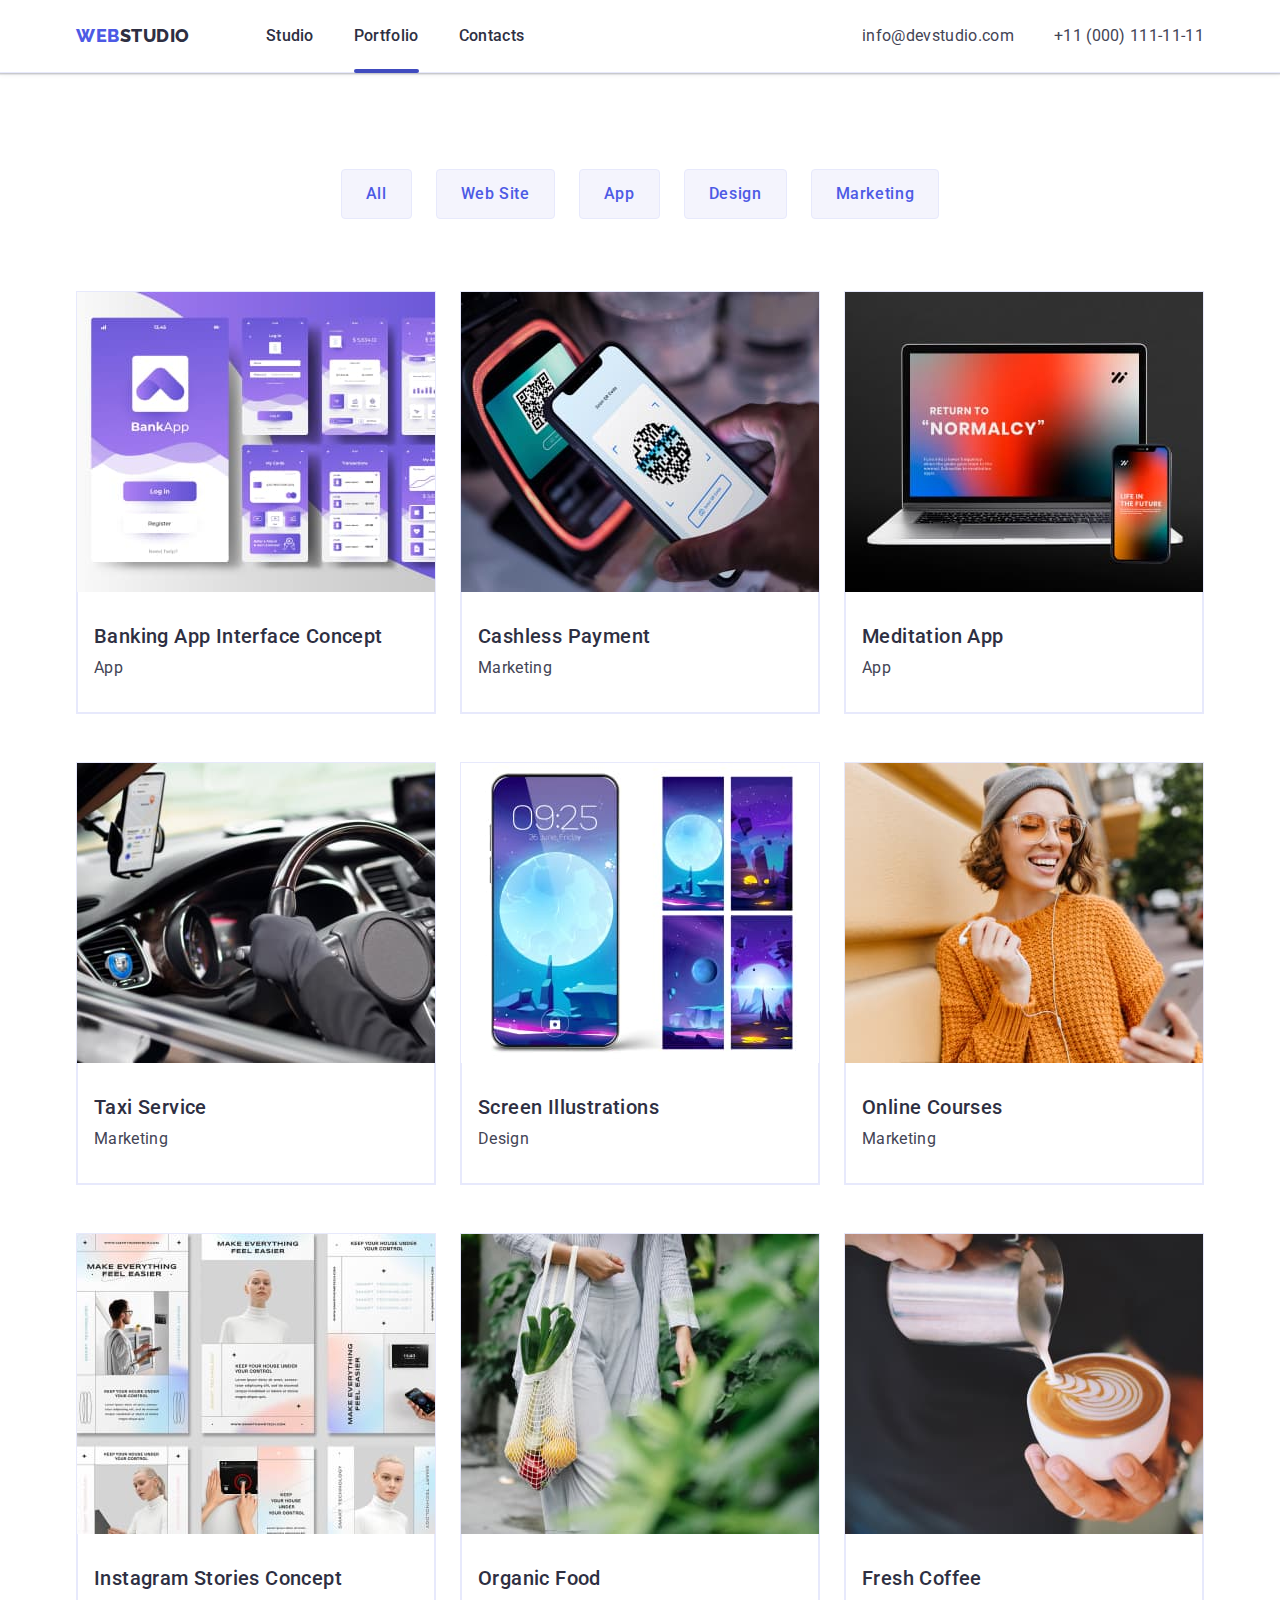
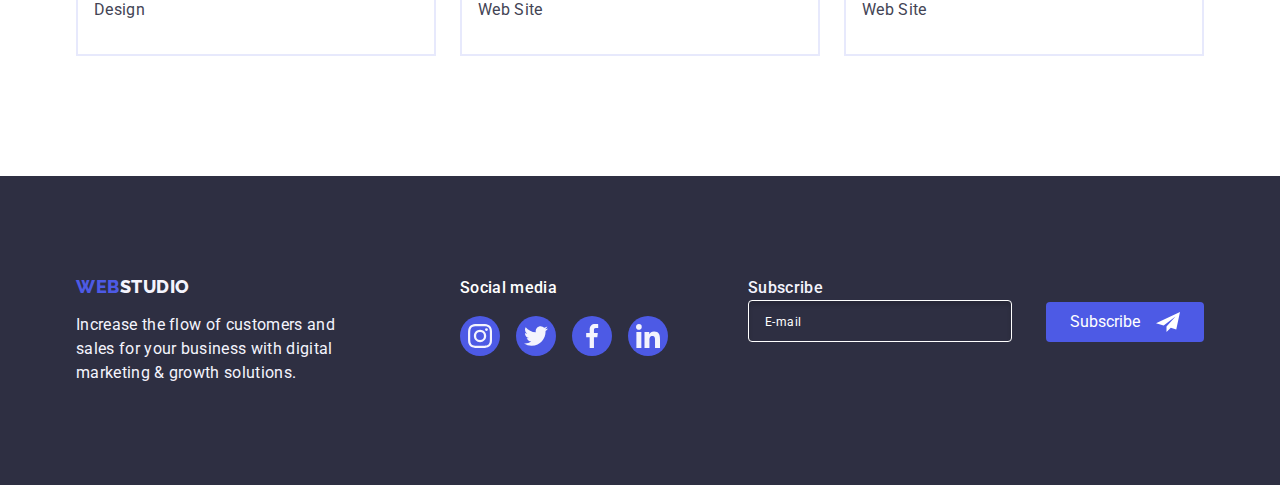
==== portfolio.html @ 1d19f9be "Initial commit" ====
<!DOCTYPE html>
<html lang="en">
<head>
    <meta charset="UTF-8">
    <meta http-equiv="X-UA-Compatible" content="IE=edge">
    <meta name="viewport" content="width=device-width, initial-scale=1.0">
    <title>Web Studio</title>

    <!-- Fonts -->
    <link rel="preconnect" href="https://fonts.googleapis.com">
    <link rel="preconnect" href="https://fonts.gstatic.com" crossorigin>
    <link href="https://fonts.googleapis.com/css2?family=Raleway:wght@800&family=Roboto:wght@400;500;700&display=swap" rel="stylesheet">

    <link rel="stylesheet" href="https://cdn.jsdelivr.net/npm/modern-normalize@1.1.0/modern-normalize.min.css">
    <link rel="stylesheet" href="./css/styles.css">
</head>
<body>
    <header class="header-section">
        <div class=" header-container container">
            <nav class="nav-container">
                <a class="header-logo link logo" href="./index.html">Web<span class="logo-header">Studio</span></a>
                <ul class="nav-list list">
                    <li>
                        <a class="link nav-link" href="./index.html">Studio</a>
                    </li>
            
                    <li>
                        <a class="link nav-link current-page" href="./portfolio.html">Portfolio</a>
                    </li>
            
                    <li>
                        <a class="link nav-link" href="">Contacts</a>
                    </li>
                </ul>
            </nav>
            <address class="contacts">
               <ul class="contacts-list list">
                    <li>
                        <a class="link contacts-link" href="mailto:info@devstudio.com">info@devstudio.com</a>
                    </li>
                    <li>
                        <a class="link contacts-link" href="tel:+110001111111">+11 (000) 111-11-11</a>
                    </li>
                </ul>
            </address>
        </div>
    </header>

    <main>
        <section class="portfolio-section">
            <div class="container">
                <h1 class="visually-hidden">Portfolio</h1>
                <!-- Buttons -->
                <ul class="buttons-list list">
                    <li>
                        <button type="button" class="portfolio-btn">All</button>
                    </li>
                    <li>
                        <button type="button" class="portfolio-btn">Web Site</button>
                    </li>
                    <li>
                        <button type="button" class="portfolio-btn">App</button>
                    </li>
                    <li>
                        <button type="button" class="portfolio-btn">Design</button>
                    </li>
                    <li>
                        <button type="button" class="portfolio-btn">Marketing</button>
                    </li>
                </ul>
                <!-- Portfolio list -->
                <ul class="portfolio-list list">
                    <li class="portfolio-card">
                        <a class="portfolio-link link" href="">
                            <div class="portfolio-img-wrapper">
                                <img src="./images/portfolio/portfolio-img-1.jpg" alt="banking application in purple tones" width="360" height="300">
                                <p class="portfolio-overlay-desc">14 Stylish and User-Friendly App Design Concepts · Task Manager App · Calorie Tracker App · Exotic Fruit Ecommerce App · Cloud Storage App</p>
                            </div>
                            <div class="portfolio-desc-thumb">
                                <h2 class="tertiary-title">Banking App Interface Concept</h2>
                                <p class="portfolio-desc">App</p>
                            </div>
                        </a>
                    </li>
                    <li class="portfolio-card">
                        <a class="portfolio-link link" href="">
                            <div class="portfolio-img-wrapper">
                                <img src="./images/portfolio/portfolio-img-2.jpg" alt="hand holds the phone and scans the QR code" width="360" height="300">
                                <p class="portfolio-overlay-desc">14 Stylish and User-Friendly App Design Concepts · Task Manager App · Calorie Tracker App · Exotic Fruit Ecommerce App · Cloud Storage App</p>
                            </div>
                            <div class="portfolio-desc-thumb">
                                <h2 class="tertiary-title">Cashless Payment</h2>
                                <p class="portfolio-desc">Marketing</p>
                            </div>
                        </a>
                    </li>
                    <li class="portfolio-card">
                        <a class="portfolio-link link" href="">
                            <div class="portfolio-img-wrapper">
                                <img src="./images/portfolio/portfolio-img-3.jpg" alt="laptop and mobile phone" width="360" height="300">
                                <p class="portfolio-overlay-desc">14 Stylish and User-Friendly App Design Concepts · Task Manager App · Calorie Tracker App · Exotic Fruit Ecommerce App · Cloud Storage App</p>
                            </div>
                            <div class="portfolio-desc-thumb">
                                <h2 class="tertiary-title">Meditation App</h2>
                                <p class="portfolio-desc">App</p>
                            </div>
                        </a>
                    </li>
                    <li class="portfolio-card">
                        <a class="portfolio-link link" href="">
                            <div class="portfolio-img-wrapper">
                                <img src="./images/portfolio/portfolio-img-4.jpg" alt="car interior in black color" width="360" height="300">
                                <p class="portfolio-overlay-desc">14 Stylish and User-Friendly App Design Concepts · Task Manager App · Calorie Tracker App · Exotic Fruit Ecommerce App · Cloud Storage App</p>
                            </div>
                            <div class="portfolio-desc-thumb">
                                <h2 class="tertiary-title">Taxi Service</h2>
                                <p class="portfolio-desc">Marketing</p>
                            </div>
                        </a>
                    </li>
                    <li class="portfolio-card">
                        <a class="portfolio-link link" href="">
                            <div class="portfolio-img-wrapper">
                                <img src="./images/portfolio/portfolio-img-5.jpg" alt="screensavers for mobile phones on a space theme" width="360" height="300">
                                <p class="portfolio-overlay-desc">14 Stylish and User-Friendly App Design Concepts · Task Manager App · Calorie Tracker App · Exotic Fruit Ecommerce App · Cloud Storage App</p>
                            </div>
                            <div class="portfolio-desc-thumb">
                                <h2 class="tertiary-title">Screen Illustrations</h2>
                                <p class="portfolio-desc">Design</p>
                            </div>
                        </a>
                    </li>
                    <li class="portfolio-card">
                        <a class="portfolio-link link" href="">
                            <div class="portfolio-img-wrapper">
                                <img src="./images/portfolio/portfolio-img-6.jpg" alt="a girl in a yellow sweater is talking on a video call on the phone" width="360" height="300">
                                <p class="portfolio-overlay-desc">14 Stylish and User-Friendly App Design Concepts · Task Manager App · Calorie Tracker App · Exotic Fruit Ecommerce App · Cloud Storage App</p>
                            </div>
                            <div class="portfolio-desc-thumb">
                                <h2 class="tertiary-title">Online Courses</h2>
                                <p class="portfolio-desc">Marketing</p>
                            </div>
                        </a>
                    </li>
                    <li class="portfolio-card">
                        <a class="portfolio-link link" href="">
                            <div class="portfolio-img-wrapper">
                                <img src="./images/portfolio/portfolio-img-7.jpg" alt="site layout in light pastel colors" width="360" height="300">
                                <p class="portfolio-overlay-desc">14 Stylish and User-Friendly App Design Concepts · Task Manager App · Calorie Tracker App · Exotic Fruit Ecommerce App · Cloud Storage App</p>
                            </div>
                            <div class="portfolio-desc-thumb">
                                <h2 class="tertiary-title">Instagram Stories Concept</h2>
                                <p class="portfolio-desc">Design</p>
                            </div>
                        </a>
                    </li>
                    <li class="portfolio-card">
                        <a class="portfolio-link link" href="">
                            <div class="portfolio-img-wrapper">
                                <img src="./images/portfolio/portfolio-img-8.jpg" alt="a woman in white clothes carries a bag of fruits" width="360" height="300">
                                <p class="portfolio-overlay-desc">14 Stylish and User-Friendly App Design Concepts · Task Manager App · Calorie Tracker App · Exotic Fruit Ecommerce App · Cloud Storage App</p>
                            </div>
                            <div class="portfolio-desc-thumb">
                                <h2 class="tertiary-title">Organic Food</h2>
                                <p class="portfolio-desc">Web Site</p>
                            </div>
                        </a>
                    </li>
                    <li class="portfolio-card">
                        <a class="portfolio-link link" href="">
                            <div class="portfolio-img-wrapper">
                                <img src="./images/portfolio/portfolio-img-9.jpg" alt="barista pours milk into coffee" width="360" height="300">
                                <p class="portfolio-overlay-desc">14 Stylish and User-Friendly App Design Concepts · Task Manager App · Calorie Tracker App · Exotic Fruit Ecommerce App · Cloud Storage App</p>
                            </div>
                            <div class="portfolio-desc-thumb">
                                <h2 class="tertiary-title">Fresh Coffee</h2>
                                <p class="portfolio-desc">Web Site</p>
                            </div>
                        </a>
                    </li>
                </ul>
            </div>
        </section>
    </main>

    <footer class="footer">
       <div class="footer-container container">
            <div class="footer-left-side">
                <a class="footer-logo link logo" href="./index.html">Web<span class="logo-footer">Studio</span></a>
                <p class="footer-text">Increase the flow of customers and sales for your business with digital marketing & growth solutions.</p>
            </div>
            <div class="footer-social-wrapper">
                <p class="footer-social-title">Social media</p>
                    <ul class="footer-social-list social-list list">
                        <li class="social-list-item">
                            <a class="social-list-link footer-social-list-link" href="#">
                                <svg class="social-list-icon" width="24" height="24">
                                    <use href="./images/icon.svg#icon-instagram"></use>
                                </svg>
                            </a>
                        </li>
                        <li class="social-list-item">
                            <a class="social-list-link footer-social-list-link" href="#">
                                <svg class="social-list-icon" width="24" height="24">
                                    <use href="./images/icon.svg#icon-twitter"></use>
                                </svg>
                            </a>
                        </li>
                        <li class="social-list-item">
                            <a class="social-list-link footer-social-list-link" href="#">
                                <svg class="social-list-icon" width="24" height="24">
                                    <use href="./images/icon.svg#icon-facebook"></use>
                                </svg>
                            </a>
                        </li>
                        <li class="social-list-item">
                            <a class="social-list-link footer-social-list-link" href="#">
                                <svg class="social-list-icon" width="24" height="24">
                                    <use href="./images/icon.svg#icon-linkedin"></use>
                                </svg>
                            </a>
                        </li>
                    </ul>
            </div>
            <div class="footer-subscribe-wrapper">
                <form class="footer-subscribe-form" name="footer-subscribe-form" autocomplete="on">
                    <label>
                        <span class="footer-sub-label">Subscribe</span>
                        <input class="footer-sub-input" type="email" name="email-subscribe" placeholder="E-mail">
                    </label>
                    
                    <button class="footer-sub-btn" type="submit">
                        <span class="footer-sub-btn-txt">Subscribe</span>
                        <svg class="footer-sub-btn-img">
                            <use href="./images/icon.svg#icon-footer-sub"></use>
                        </svg>
                    </button>
                </form>
            </div>
        </div>
    </footer>

</body>
</html>
---- css/styles.css ----
:root{
    --light-mode-color: #f4f4fd;
    --primary-brand-color: #4D5AE5;
    --dark-mode-color: #2E2F42;
    --main-text-color: #434455;
    --main-background-color: #fff;
    --link-hover-color: #404BBF;
    --btn-hover-color: #404BBF;
    --hero-text-color: #fff;
    --portfolio-btn-color:#f4f4fd;
    --customers-color: #8E8F99;
    --footer-social-hover: #31D0AA;

    --grid-gap: 24px;

    --transition-dur-func: 250ms cubic-bezier(0.4, 0, 0.2, 1);
}

/* ========== Base styles ========== */
body {
    font-family: Roboto, sans-serif;
    font-weight: 400;
    font-size: 16px;
    line-height: 1.5;
    letter-spacing: 0.02em;
    
    background-color: var(--main-background-color);
    color: var(--main-text-color);
}

h1,
h2,
h3,
h4,
h5,
h6,
p {
margin: 0;
}

img {
    display: block;
}

.visually-hidden {
  position: absolute;
  width: 1px;
  height: 1px;
  margin: -1px;
  border: 0;
  padding: 0;
  
  white-space: nowrap;
  clip-path: inset(100%);
  clip: rect(0 0 0 0);
  overflow: hidden;
}

/* ========== Components ========== */
.container {
/* outline: 2px solid tomato; */

width: 1158px;
margin-left: auto;
margin-right: auto;
padding-left: 15px;
padding-right: 15px;
}

.section {
    padding: 120px 0;
}

.link {
    text-decoration: none;
}

.list{
    list-style: none;
    margin: 0;
    padding-left: 0;
}

.secondary-title{
    font-weight: 700;
    font-size: 36px;
    line-height: 1.1;
    letter-spacing: 0.02em;
    text-align: center;
    text-transform: capitalize;

    color: var(--dark-mode-color);

    margin-bottom: 72px;
}

.tertiary-title{
    font-weight: 500;
    font-size: 20px;
    line-height: 1.2;
    letter-spacing: 0.02em;
    
    color: var(--dark-mode-color);

    margin-bottom: 8px;
}

/* ========== Logo ========== */
.logo{
    font-family: Raleway, sans-serif;
    font-weight: 800;
    font-size: 18px;
    line-height: 1.17;
    letter-spacing: 0.03em;
    text-transform: uppercase;

    color: var(--primary-brand-color);
}

.logo-header{
    color: var(--dark-mode-color);
}

.logo-footer{
    color: var(--light-mode-color);
}

/* ========== Header ========== */
.header-section {
    border-bottom: 1px solid #E7E9FC;
    box-shadow: 0px 2px 1px rgba(46, 47, 66, 0.08), 0px 1px 1px rgba(46, 47, 66, 0.16), 0px 1px 6px rgba(46, 47, 66, 0.08);
    
}

.header-container {
    display: flex;
    align-items: center;
}

.nav-container {
    display: flex;
    align-items: center;
}

.header-logo {
    margin-right: 76px;
}

.nav-list {
    display: flex;
    gap: 40px;
}

.nav-link {
    position: relative;
    display: block;
    padding: 24px 0;
    font-weight: 500;
    color: var(--dark-mode-color);
    transition: color var(--transition-dur-func);
}

.nav-link:hover,
.nav-link:focus,
.contacts-link:hover,
.contacts-link:focus {
    color: var(--link-hover-color);
}

.nav-link.current-page::after {
    position: absolute;
    bottom: -1px;
    display: block;
    content: "";
    width: 100%;
    height: 4px;
    background-color: var(--btn-hover-color);
    border-radius: 2px;
}

.contacts{
    font-style: normal;
    margin-left: auto;
}

.contacts-list {
    display: flex;
    gap: 40px;
}

.contacts-link {
    display: block;
    padding: 24px 0;

    color: inherit;
    transition: color var(--transition-dur-func);
}

/* ========== Hero section ========== */
.hero-section{
    background-color: var(--dark-mode-color);
    padding: 188px 0;
    background-image: linear-gradient(rgba(46, 47, 66, 0.7), rgba(46, 47, 66, 0.7)), url(../images/hero/hero-bg.jpg);
    background-repeat: no-repeat;
    background-position: 50% 50%;
    background-size: cover;
    max-width: 1440px;
    margin: 0 auto;
}

.hero-title{
    font-weight: 700;
    font-size: 56px;
    line-height: 1.07;
    letter-spacing: 0.02em;
    text-align: center;
    color: var(--hero-text-color);
    max-width: 496px;
    margin: 0 auto;
}

.order-btn{
background-color: var(--primary-brand-color);
font-family: inherit;
font-weight: 500;
font-size: 16px;
line-height: 1.5;
align-items: center;
letter-spacing: 0.04em;

color: var(--hero-text-color);

cursor: pointer;

display: block;
min-width: 169px;
height: 56px;
box-shadow: 0px 4px 4px rgba(0, 0, 0, 0.15);
border: none;
border-radius: 4px;
padding: 16px 32px;
margin: 48px auto 0 auto;

transition: background-color var(--transition-dur-func);
}

.order-btn:hover,
.order-btn:focus{
background-color: var(--btn-hover-color);
}

/* ========== Our preferences ========== */
.preferences-section {
    padding: 120px 0;
}

.preferences-list-container{
    display: flex;
    gap: 24px;
}

.preferences-item-container {
    width: calc((100% - var(--grid-gap) * 3) / 4);
}

.preferences-icon-cont {
    display: flex;
    align-items: center;
    justify-content: center;
    height: 112px;

    background-color: var(--light-mode-color);
    
    border-radius: 4px;
    margin-bottom: 8px;
}

.preferences-icon {
    width: 64px;
    height: 64px;
}

.prefernces-desc{
    font-family: inherit;
}

/* ========== Specialization ========== */
.specialization-section {
    padding-bottom: 120px;
}

.specialization-list-container {
display: flex;
gap: var(--grid-gap);
}

.spec-item-container {
    width: calc((100% - var(--grid-gap) * 2) / 3);
}


/* ========== Employees ========== */
.employees-section{
    background-color: var(--light-mode-color);
}

.employees-list {
    display: flex;
    gap: var(--grid-gap);
}

.team-card{
    background-color: var(--main-background-color);
    border-radius: 0px 0px 4px 4px;
    box-shadow: 0px 1px 6px rgba(46, 47, 66, 0.08), 0px 1px 1px rgba(46, 47, 66, 0.16), 0px 2px 1px rgba(46, 47, 66, 0.08);
}

.team-card-thumb {
    padding: 32px 0;
    border-radius: 0px 0px 4px 4px;
}

.employee-name{
    text-align: center;
}

.employee-position{
    font-size: 16px;
    text-align: center;
    margin-bottom: 8px;
}

.social-list {
    display: flex;
    justify-content: center;
    gap: var(--grid-gap);
}

.social-list-link {
    display: flex;
    justify-content: center;
    align-items: center;
    width: 40px;
    height: 40px;
    border-radius: 50%;
    background-color: var(--primary-brand-color);

    transition: background-color var(--transition-dur-func);
}

.social-list-link:hover,
.social-list-link:focus {
    background-color: var(--link-hover-color)
}

.social-list-icon {

    fill: #F4F4FD;
}

/* ========== Customers ========== */
.customers-list {
    display: flex;
    justify-content: center;
    gap: var(--grid-gap);
}

.customers-item {
    width: calc((100% - 120px) / 6);
    height: 88px;
}

.customers-link {
    display: flex;
    align-items: center;
    justify-content: center; 
    width: 100%;
    height: 100%;
    border: 1px solid var(--customers-color);
    border-radius: 4px;
    color: #AFB1B8;
    transition: border-color var(--transition-dur-func), color var(--transition-dur-func);
    
}

.customers-link:hover,
.customers-link:focus {
    color: var(--btn-hover-color);
    border-color: var(--link-hover-color);
}

.customers-icon {
    width: 104px;
    height: 56px;
    fill: currentColor;
}


/* ========== Footer ========== */
.footer{
    background-color: var(--dark-mode-color);
    padding: 100px 0;
    color: var(--light-mode-color);
}

.footer-container {
    display: flex;
    align-items: baseline;
}

.footer-left-side {
    max-width: 264px;
    margin-right: 120px;
}

.footer-logo {
    display: inline-block;
    margin-bottom: 16px;
}

.footer-social-wrapper {
    margin-right: 80px;
}

.footer-social-title {
    font-weight: 500;
    font-size: 16px;
    margin-bottom: 16px;
    color: var(--hero-text-color);
}

.footer-social-list {
    gap: 16px;
}

.footer-social-list-link {
    transition: background-color var(--transition-dur-func);
}

.footer-social-list-link:hover, 
.footer-social-list-link:focus {
    background-color: var(--footer-social-hover);
}

.footer-subscribe-wrapper {
    
}
.footer-subscribe-form {
    display: flex;
    align-items: flex-end;
}

.footer-input-wrapper {
    display: flex;
    flex-direction: column;
}

.footer-sub-label {
    margin-bottom: 16px;

    font-weight: 500;
}

.footer-sub-input{
    margin-right: 24px;
    background-color: transparent;
    border: 1px solid #FFFFFF;
    box-shadow: inset 0px 4px 4px rgba(0, 0, 0, 0.15);
    border-radius: 4px;
    padding: 8px 0 8px 16px;
    color: #fff;
    font-weight: 400;
    font-size: 16px;
    line-height: 1.5;
    width: 264px;
}
.footer-sub-input:focus {
    outline: none;
}
.footer-sub-input::placeholder {
    color: #fff;
    font-size: 12px;
    line-height: 2;
    letter-spacing: 0.04em;
}
.footer-sub-btn {
    padding: 8px 24px;
    display: flex;
    background-color: var(--primary-brand-color);
    border: none;
    border-radius: 4px;
    transition: background-color var(--transition-dur-func);
}
.footer-sub-btn:hover {
    background-color: var(--footer-social-hover);
}
.footer-sub-btn-txt {
    margin-right: 16px;
    font-size: 16px;
    line-height: 24px;
    color: #fff;
}
.footer-sub-btn-img {
    width: 24px;
    height: 24px;
    fill: #fff;
}


/* ========== Backdrop - modal ========== */
/* ==========                ========== */
.is-hidden {
    visibility: hidden;
    opacity: 0;
    pointer-events: none;
    scale: 0;
}

.backdrop {
    position: fixed;
    z-index: 100;
    top: 0;
    left: 0;
    width: 100%;
    height: 100%;

    background: rgba(46, 47, 66, 0.4);

    transition: visibility var(--transition-dur-func), opacity var(--transition-dur-func), scale var(--transition-dur-func);
}
.modal {
    position: absolute;
    top: 50%;
    left: 50%;
    transform: translate(-50%, -50%);
    width: 408px;
    padding: 72px 24px 24px 24px;
    background-color: #FCFCFC;
}
.modal-cls-btn {
    position: absolute;
    top: 24px;
    right: 24px;
    display: flex;
    align-items: center;
    justify-content: center;
    padding: 8px 8px;
    background: #E7E9FC;
    border: 1px solid rgba(0, 0, 0, 0.1);
    border-radius: 50%;
    cursor: pointer;
    transition: background-color var(--transition-dur-func), border var(--transition-dur-func);
}

.modal-cls-btn:hover {
    background-color: var(--btn-hover-color);
    border: 1px solid var(--btn-hover-color);
}

.modal-cls-img {
    width: 8px;
    height: 8px;
    fill: var(--dark-mode-color);
    transition: fill var(--transition-dur-func);
}

.modal-cls-btn:hover .modal-cls-img {
    fill: #fff;
}

.modal-title {
    font-weight: 500;
    text-align: center;
    margin-bottom: 16px;
}

.form-order {
    display: flex;
    flex-direction: column;
    justify-content: flex-start
}
.form-order-label{
    display: flex;
    flex-direction: column;
    margin-bottom: 8px; 
}
.form-order-label-text {
    margin-bottom: 4px;
    font-size: 12px;
    line-height: 1.17;
    color: #8E8F99;
}

.form-order-input-wrapper {
    position: relative;
}

.form-order-input {
    padding: 8px 8px 8px 38px;
    width: 100%;
    border: 1px solid rgba(46, 47, 66, 0.4);
    border-radius: 4px;
    transition: border var(--transition-dur-func);
}

.form-order-input:focus {
    outline: none;
    border: 1px solid var(--primary-brand-color);
}

.form-order-input-img {
    position: absolute;
    top: 8px;
    left: 16px;
    width: 18px;
    height: 24px;
    fill: var(--dark-mode-color);
    transition: fill var(--transition-dur-func);
}

.form-order-input:focus + .form-order-input-img{
    fill: var(--primary-brand-color);
}

.form-order-label-comment {
    display: flex;
    flex-direction: column;
    margin-bottom: 16px;
}

.form-order-textarea {
    padding: 8px 8px 8px 16px;
    height: 120px;
    resize: none;
    border: 1px solid rgba(46, 47, 66, 0.4);
    border-radius: 4px;
    transition: border var(--transition-dur-func);
}

.form-order-textarea:focus {
    outline: none;
    border: 1px solid var(--primary-brand-color);
}

.form-order-textarea::placeholder {
    font-size: 12px;
    line-height: 1.17;
    color: rgba(46, 47, 66, 0.4);;
}

.form-order-agreement-text {
    display: flex;
    align-items: center;
    align-content: center;
    margin-bottom: 4px;
    font-size: 12px;
    line-height: 1.17;
    color: #8E8F99;
    margin-bottom: 24px;
}

.form-order-agreement-text::before {
    content: "";
    display: block;
    width: 16px;
    height: 16px;
    border: 1px solid rgba(46, 47, 66, 0.4);
    border-radius: 2px;
    cursor: pointer;
    margin-right: 8px;
    transition: background-color var(--transition-dur-func),
    border var(--transition-dur-func);
}

.form-order-agreement-check:checked + .form-order-agreement-text::before {
    background-color: var(--btn-hover-color);
    border: 1px solid var(--btn-hover-color);
    background-image: url(../images/icon-mdl-check.svg);
    background-repeat: no-repeat;
    background-position: 50% 50%;
}

.form-order-agreement-check:focus + .form-order-agreement-text::before {
    border: 1px solid var(--primary-brand-color);
}

.form-order-send {
    border: none;
    align-self: center;
    justify-self: center;
    font-weight: 500;
    font-size: 16px;
    line-height: 1.5;
    color: var(--hero-text-color);
    padding: 16px 32px;
    min-width: 169px;
    height: 56px;
    background-color: var(--primary-brand-color);
    box-shadow: 0px 4px 4px rgba(0, 0, 0, 0.15);
    border-radius: 4px;
    transition: background-color var(--transition-dur-func);
    cursor: pointer;
}

.form-order-send:hover,
.form-order-send:focus {
    background-color: var(--btn-hover-color);
}

/* ========== Portfolio page ========== */
/* ==========                ========== */

.portfolio-section {
    padding: 96px 0 120px;
}


/*-- Buttons --*/
.buttons-list {
    display: flex;
    justify-content: center;
    gap: var(--grid-gap);
    margin-bottom: 72px;
}

.portfolio-btn{
    background-color: var(--portfolio-btn-color);
    color: var(--primary-brand-color);

    font-family: inherit;
    font-weight: 500;
    font-size: 16px;
    line-height: 1.5;
    letter-spacing: 0.04em;
    cursor: pointer;

    padding: 12px 24px;
    border: 1px solid #E7E9FC;
    border-radius: 4px;
    transition: background-color var(--transition-dur-func), color var(--transition-dur-func), box-shadow var(--transition-dur-func), border var(--transition-dur-func), border-radius var(--transition-dur-func);

}

.portfolio-btn:hover,
.portfolio-btn:focus{
    background-color: var(--btn-hover-color);
    color: #fff;

    box-shadow: 0px 3px 1px rgba(0, 0, 0, 0.1), 0px 2px 1px rgba(0, 0, 0, 0.08), 0px 2px 2px rgba(0, 0, 0, 0.12);
    border: 1px solid transparent;
    border-radius: 4px;
}

/*-- Portfolio list --*/
.portfolio-list {
    display: flex;
    flex-wrap: wrap;
    row-gap: calc(2 * var(--grid-gap));
    column-gap: var(--grid-gap);;
}

.portfolio-card {
    width: calc((100% - 2 * var(--grid-gap)) / 3)
}

.portfolio-link {
    display: block;
    border: 1px solid #E7E9FC;
    transition: border var(--transition-dur-func), box-shadow var(--transition-dur-func);
}

.portfolio-link:hover,
.portfolio-link:focus {
    border: 1px solid #F4F4FD;
    box-shadow: 0px 1px 6px rgba(46, 47, 66, 0.08), 0px 1px 1px rgba(46, 47, 66, 0.16), 0px 2px 1px rgba(46, 47, 66, 0.08);

}

.portfolio-img-wrapper {
    overflow: hidden;
    position: relative;
}

.portfolio-overlay-desc {
    position: absolute;
    top: 0;
    left: 0;
    overflow-y: auto;
    display: flex;
    width: 100%;
    height: 100%;
    padding: 40px 32px 0;
    color: var(--light-mode-color);
    background-color: var(--primary-brand-color);
    transform: translateY(100%);
    transition: transform var(--transition-dur-func);
}

.portfolio-link:hover .portfolio-overlay-desc,
.portfolio-link:focus .portfolio-overlay-desc {
    transform: translateY(0);
}

.portfolio-desc-thumb {
    padding: 32px 16px;
    border: 1px solid #E7E9FC;
    border-top: none;
}

.portfolio-desc{
    color: var(--main-text-color);
}
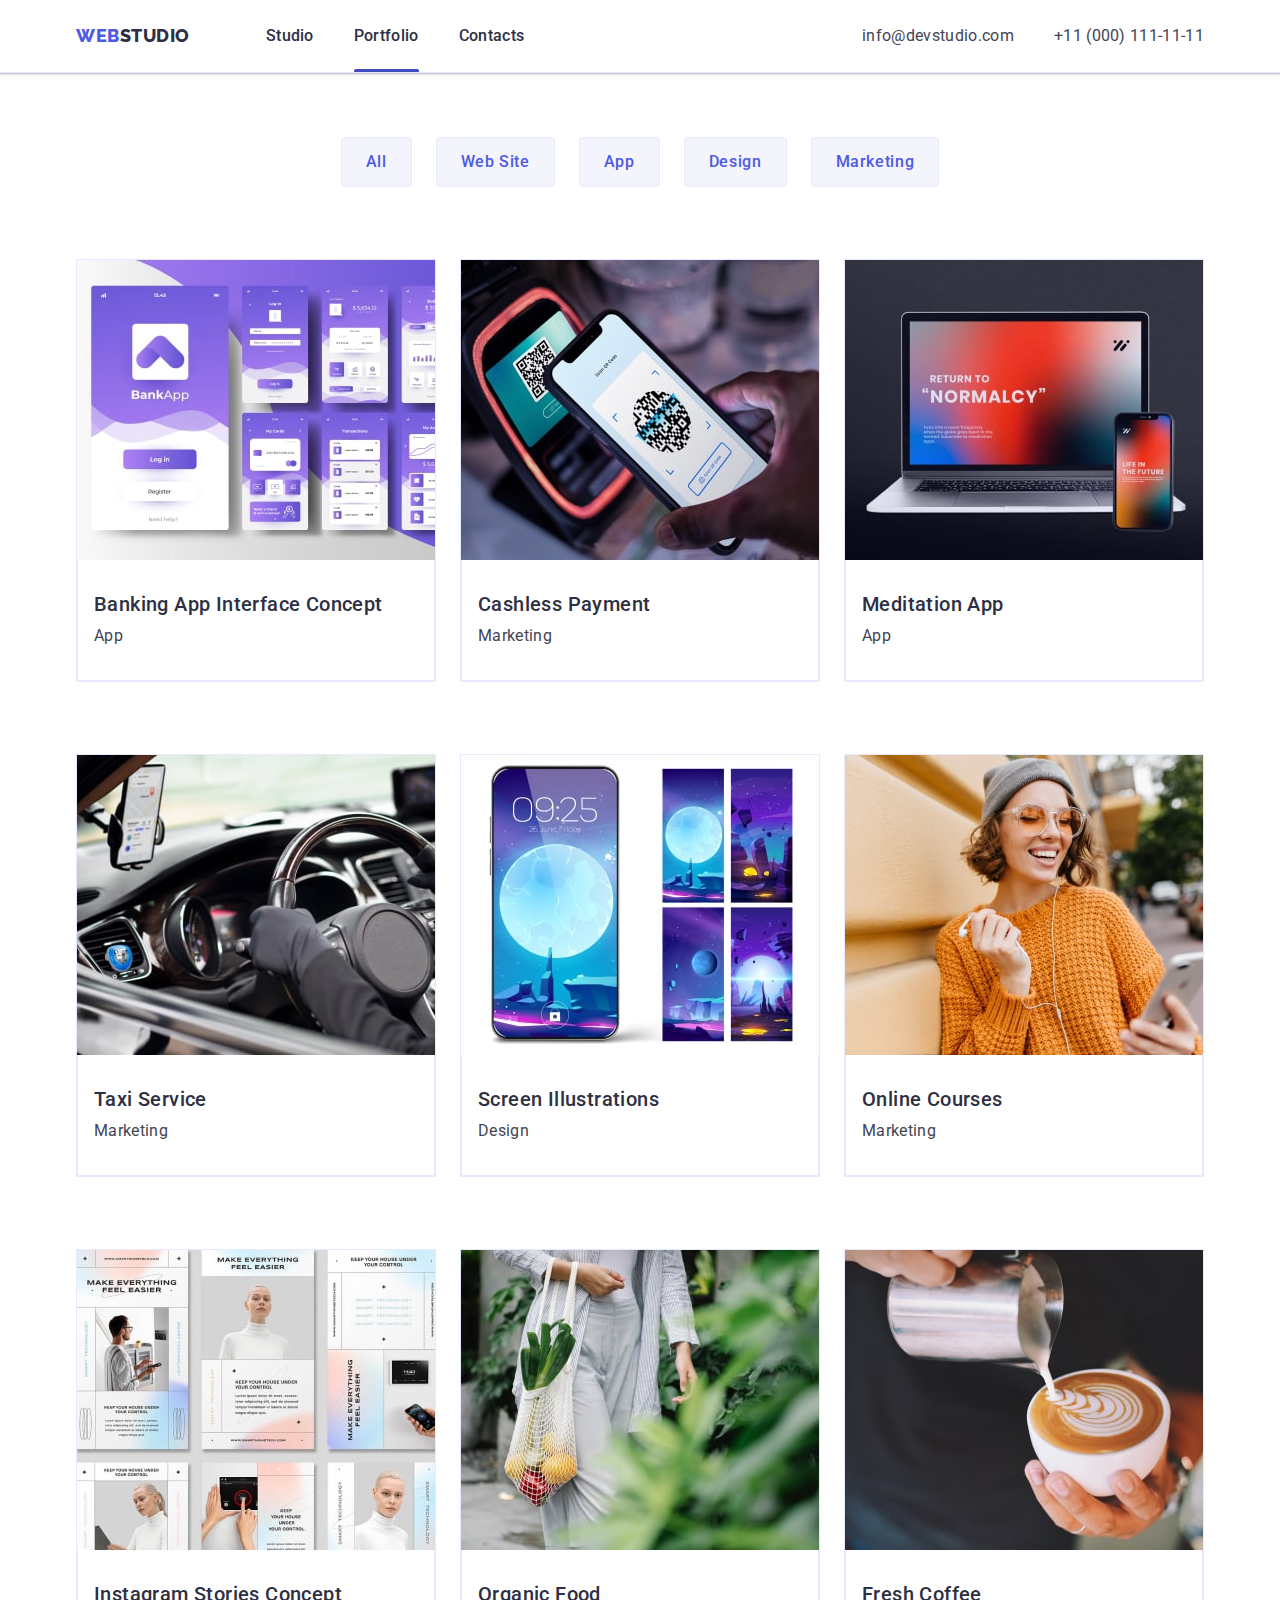
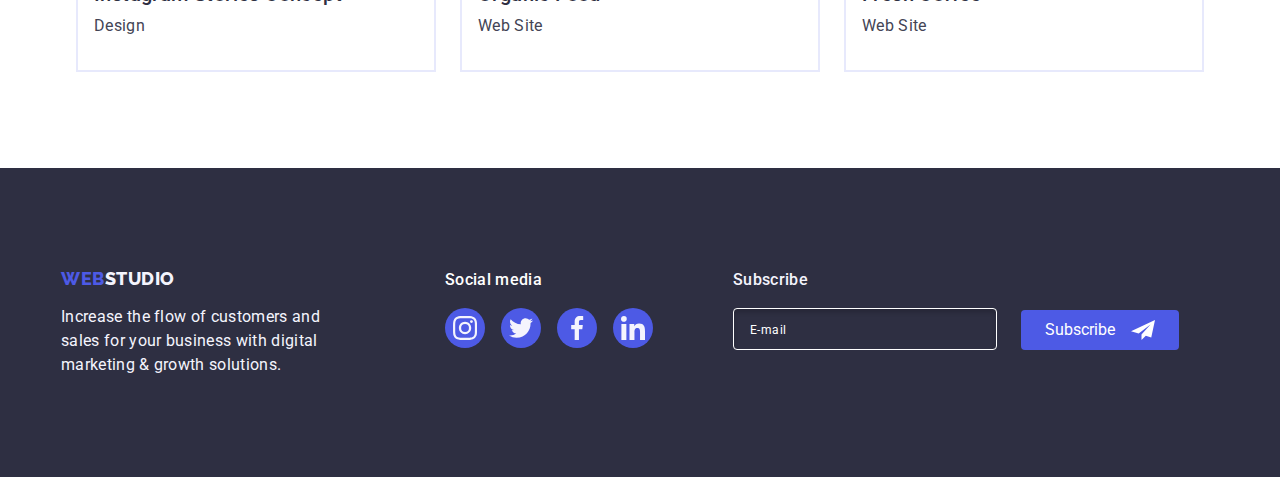
==== commit 2593d288: "HW 7" ====
--- a/portfolio.html
+++ b/portfolio.html
@@ -1,244 +1,567 @@
 <!DOCTYPE html>
 <html lang="en">
-<head>
-    <meta charset="UTF-8">
-    <meta http-equiv="X-UA-Compatible" content="IE=edge">
-    <meta name="viewport" content="width=device-width, initial-scale=1.0">
+  <head>
+    <meta charset="UTF-8" />
+    <meta http-equiv="X-UA-Compatible" content="IE=edge" />
+    <meta name="viewport" content="width=device-width, initial-scale=1.0" />
     <title>Web Studio</title>
 
     <!-- Fonts -->
-    <link rel="preconnect" href="https://fonts.googleapis.com">
-    <link rel="preconnect" href="https://fonts.gstatic.com" crossorigin>
-    <link href="https://fonts.googleapis.com/css2?family=Raleway:wght@800&family=Roboto:wght@400;500;700&display=swap" rel="stylesheet">
+    <link rel="preconnect" href="https://fonts.googleapis.com" />
+    <link rel="preconnect" href="https://fonts.gstatic.com" crossorigin />
+    <link
+      href="https://fonts.googleapis.com/css2?family=Raleway:wght@800&family=Roboto:wght@400;500;700&display=swap"
+      rel="stylesheet"
+    />
+    <!-- Normalize -->
+    <link
+      rel="stylesheet"
+      href="https://cdn.jsdelivr.net/npm/modern-normalize@1.1.0/modern-normalize.min.css"
+    />
+    <!-- Custom styles -->
+    <link rel="stylesheet" href="./css/main.min.css" />
+  </head>
+  <body>
+    <!-- Header -->
+    <header class="header">
+      <div class="header__container container">
+        <nav class="nav">
+          <a class="logo header__logo link" href="./index.html"
+            >Web<span class="logo__text--dark">Studio</span></a
+          >
+          <ul class="nav__list list">
+            <li>
+              <a class="nav__link link" href="./index.html">Studio</a>
+            </li>
 
-    <link rel="stylesheet" href="https://cdn.jsdelivr.net/npm/modern-normalize@1.1.0/modern-normalize.min.css">
-    <link rel="stylesheet" href="./css/styles.css">
-</head>
-<body>
-    <header class="header-section">
-        <div class=" header-container container">
-            <nav class="nav-container">
-                <a class="header-logo link logo" href="./index.html">Web<span class="logo-header">Studio</span></a>
-                <ul class="nav-list list">
-                    <li>
-                        <a class="link nav-link" href="./index.html">Studio</a>
-                    </li>
-            
-                    <li>
-                        <a class="link nav-link current-page" href="./portfolio.html">Portfolio</a>
-                    </li>
-            
-                    <li>
-                        <a class="link nav-link" href="">Contacts</a>
-                    </li>
-                </ul>
-            </nav>
-            <address class="contacts">
-               <ul class="contacts-list list">
-                    <li>
-                        <a class="link contacts-link" href="mailto:info@devstudio.com">info@devstudio.com</a>
-                    </li>
-                    <li>
-                        <a class="link contacts-link" href="tel:+110001111111">+11 (000) 111-11-11</a>
-                    </li>
-                </ul>
-            </address>
+            <li>
+              <a
+                class="nav__link nav__link--current link"
+                href="./portfolio.html"
+                >Portfolio</a
+              >
+            </li>
+
+            <li>
+              <a class="nav__link link" href="">Contacts</a>
+            </li>
+          </ul>
+        </nav>
+
+        <address class="contacts">
+          <ul class="contacts__list list">
+            <li>
+              <a class="contacts__link link" href="mailto:info@devstudio.com"
+                >info@devstudio.com</a
+              >
+            </li>
+            <li>
+              <a class="contacts__link link" href="tel:+110001111111"
+                >+11 (000) 111-11-11</a
+              >
+            </li>
+          </ul>
+        </address>
+        <button
+          class="mob-menu-open"
+          aria-label="open mobile menu button"
+          type="button"
+          mob-menu-open
+        >
+          <svg class="mob-menu-open__icon" width="32" height="22">
+            <use href="./images/icon.svg#icon-mob-menu-open"></use>
+          </svg>
+        </button>
+      </div>
+      <div class="modal-mob-menu is-rolled" modal-mob-menu>
+        <div class="container modal-mob-menu__container">
+          <button class="modal-mob-menu__cls-btn" mob-menu-close>
+            <svg class="modal-mob-menu__cls-icon" width="8" height="8">
+              <use href="./images/icon.svg#icon-mdl-cls"></use>
+            </svg>
+          </button>
+          <ul class="modal-mob-menu__nav list">
+            <li>
+              <a class="modal-mob-menu__nav-link link" href="./index.html"
+                >Studio</a
+              >
+            </li>
+            <li>
+              <a class="modal-mob-menu__nav-link link" href="./portfolio.html"
+                >Portfolio</a
+              >
+            </li>
+            <li>
+              <a class="modal-mob-menu__nav-link link" href="#">Contacts</a>
+            </li>
+          </ul>
+          <div>
+            <ul class="mob-menu-contacts list">
+              <li>
+                <a class="mob-menu-contacts__tel link" href="tel:+110001111111"
+                  >+11 (000) 111-11-11</a
+                >
+              </li>
+              <li>
+                <a
+                  class="mob-menu-contacts__mail link"
+                  href="mailto:info@devstudio.com"
+                  >info@devstudio.com</a
+                >
+              </li>
+            </ul>
+            <ul class="social-list social-list__mob-menu list">
+              <li>
+                <a class="social-list__link link" href="">
+                  <svg class="social-list__icon" width="24px" height="24px">
+                    <use href="./images/icon.svg#icon-instagram"></use>
+                  </svg>
+                </a>
+              </li>
+              <li>
+                <a class="social-list__link link" href="">
+                  <svg class="social-list__icon" width="24px" height="24px">
+                    <use href="./images/icon.svg#icon-twitter"></use>
+                  </svg>
+                </a>
+              </li>
+              <li>
+                <a class="social-list__link link" href="">
+                  <svg class="social-list__icon" width="24px" height="24px">
+                    <use href="./images/icon.svg#icon-facebook"></use>
+                  </svg>
+                </a>
+              </li>
+              <li>
+                <a class="social-list__link link" href="">
+                  <svg class="social-list__icon" width="24px" height="24px">
+                    <use href="./images/icon.svg#icon-linkedin"></use>
+                  </svg>
+                </a>
+              </li>
+            </ul>
+          </div>
         </div>
+      </div>
     </header>
+    <!-- Portfolio -->
+    <main>
+      <section class="portfolio-section">
+        <div class="container">
+          <h1 class="visually-hidden">Portfolio</h1>
+          <!-- Buttons -->
+          <ul class="buttons-list list">
+            <li class="buttons-list__item">
+              <button type="button" class="buttons-list__portfolio-btn">
+                All
+              </button>
+            </li>
+            <li class="buttons-list__item">
+              <button type="button" class="buttons-list__portfolio-btn">
+                Web Site
+              </button>
+            </li>
+            <li class="buttons-list__item">
+              <button type="button" class="buttons-list__portfolio-btn">
+                App
+              </button>
+            </li>
+            <li class="buttons-list__item">
+              <button type="button" class="buttons-list__portfolio-btn">
+                Design
+              </button>
+            </li>
+            <li class="buttons-list__item">
+              <button type="button" class="buttons-list__portfolio-btn">
+                Marketing
+              </button>
+            </li>
+          </ul>
+          <!-- Portfolio list -->
+          <ul class="portfolio list">
+            <li class="portfolio-card">
+              <a class="portfolio-card__link link" href="">
+                <div class="portfolio-card__img-wrapper">
+                  <picture>
+                    <img
+                      srcset="
+                        ./images/portfolio/mobile/portfolio-img-1-mob@x1.jpg   396w,
+                        ./images/portfolio/mobile/portfolio-img-1-mob@x2.jpg   792w,
+                        ./images/portfolio/tablet/portfolio-img-1-tab@x1.jpg   356w,
+                        ./images/portfolio/tablet/portfolio-img-1-tab@x2.jpg   712w,
+                        ./images/portfolio/desctop/portfolio-img-1-desc@x1.jpg 360w,
+                        ./images/portfolio/desctop/portfolio-img-1-desc@x2.jpg 720w
+                      "
+                      sizes="(min-width: 1158px) 360px, (min-width: 768px) 356px, (min-width: 428px) 396px, 100vw"
+                      src="./images/portfolio/desctop/portfolio-img-1-desc@x1.jpg"
+                      alt="banking application in purple tones"
+                      width="360px"
+                      height="300px"
+                    />
+                  </picture>
+                  <p class="portfolio-card__overlay">
+                    14 Stylish and User-Friendly App Design Concepts · Task
+                    Manager App · Calorie Tracker App · Exotic Fruit Ecommerce
+                    App · Cloud Storage App
+                  </p>
+                </div>
+                <div class="portfolio-card__desc-thumb">
+                  <h2 class="portfolio-card__title card-title">
+                    Banking App Interface Concept
+                  </h2>
+                  <p class="portfolio-card__desc">App</p>
+                </div>
+              </a>
+            </li>
+            <li class="portfolio-card">
+              <a class="portfolio-card__link link" href="">
+                <div class="portfolio-card__img-wrapper">
+                  <picture>
+                    <img
+                      srcset="
+                        ./images/portfolio/mobile/portfolio-img-2-mob@x1.jpg   396w,
+                        ./images/portfolio/mobile/portfolio-img-2-mob@x2.jpg   792w,
+                        ./images/portfolio/tablet/portfolio-img-2-tab@x1.jpg   356w,
+                        ./images/portfolio/tablet/portfolio-img-2-tab@x2.jpg   712w,
+                        ./images/portfolio/desctop/portfolio-img-2-desc@x1.jpg 360w,
+                        ./images/portfolio/desctop/portfolio-img-2-desc@x2.jpg 720w
+                      "
+                      sizes="(min-width: 1158px) 360px, (min-width: 768px) 356px, (min-width: 428px) 396px, 100vw"
+                      src="./images/portfolio/desctop/portfolio-img-2-desc@x1.jpg"
+                      alt="hand holds the phone and scans the QR code"
+                      width="360px"
+                      height="300px"
+                    />
+                  </picture>
+                  <p class="portfolio-card__overlay">
+                    14 Stylish and User-Friendly App Design Concepts · Task
+                    Manager App · Calorie Tracker App · Exotic Fruit Ecommerce
+                    App · Cloud Storage App
+                  </p>
+                </div>
+                <div class="portfolio-card__desc-thumb">
+                  <h2 class="portfolio-card__title card-title">
+                    Cashless Payment
+                  </h2>
+                  <p class="portfolio-card__desc">Marketing</p>
+                </div>
+              </a>
+            </li>
+            <li class="portfolio-card">
+              <a class="portfolio-card__link link" href="">
+                <div class="portfolio-card__img-wrapper">
+                  <picture>
+                    <img
+                      srcset="
+                        ./images/portfolio/mobile/portfolio-img-3-mob@x1.jpg   396w,
+                        ./images/portfolio/mobile/portfolio-img-3-mob@x2.jpg   792w,
+                        ./images/portfolio/tablet/portfolio-img-3-tab@x1.jpg   356w,
+                        ./images/portfolio/tablet/portfolio-img-3-tab@x2.jpg   712w,
+                        ./images/portfolio/desctop/portfolio-img-3-desc@x1.jpg 360w,
+                        ./images/portfolio/desctop/portfolio-img-3-desc@x2.jpg 720w
+                      "
+                      sizes="(min-width: 1158px) 360px, (min-width: 768px) 356px, (min-width: 428px) 396px, 100vw"
+                      src="./images/portfolio/desctop/portfolio-img-3-desc@x1.jpg"
+                      alt="laptop and mobile phone"
+                      width="360px"
+                      height="300px"
+                    />
+                  </picture>
+                  <p class="portfolio-card__overlay">
+                    14 Stylish and User-Friendly App Design Concepts · Task
+                    Manager App · Calorie Tracker App · Exotic Fruit Ecommerce
+                    App · Cloud Storage App
+                  </p>
+                </div>
+                <div class="portfolio-card__desc-thumb">
+                  <h2 class="portfolio-card__title card-title">
+                    Meditation App
+                  </h2>
+                  <p class="portfolio-card__desc">App</p>
+                </div>
+              </a>
+            </li>
+            <li class="portfolio-card">
+              <a class="portfolio-card__link link" href="">
+                <div class="portfolio-card__img-wrapper">
+                  <picture>
+                    <img
+                      srcset="
+                        ./images/portfolio/mobile/portfolio-img-4-mob@x1.jpg   396w,
+                        ./images/portfolio/mobile/portfolio-img-4-mob@x2.jpg   792w,
+                        ./images/portfolio/tablet/portfolio-img-4-tab@x1.jpg   356w,
+                        ./images/portfolio/tablet/portfolio-img-4-tab@x2.jpg   712w,
+                        ./images/portfolio/desctop/portfolio-img-4-desc@x1.jpg 360w,
+                        ./images/portfolio/desctop/portfolio-img-4-desc@x2.jpg 720w
+                      "
+                      sizes="(min-width: 1158px) 360px, (min-width: 768px) 356px, (min-width: 428px) 396px, 100vw"
+                      src="./images/portfolio/desctop/portfolio-img-4-desc@x1.jpg"
+                      alt="car interior in black color"
+                      width="360px"
+                      height="300px"
+                    />
+                  </picture>
+                  <p class="portfolio-card__overlay">
+                    14 Stylish and User-Friendly App Design Concepts · Task
+                    Manager App · Calorie Tracker App · Exotic Fruit Ecommerce
+                    App · Cloud Storage App
+                  </p>
+                </div>
+                <div class="portfolio-card__desc-thumb">
+                  <h2 class="portfolio-card__title card-title">Taxi Service</h2>
+                  <p class="portfolio-card__desc">Marketing</p>
+                </div>
+              </a>
+            </li>
+            <li class="portfolio-card">
+              <a class="portfolio-card__link link" href="">
+                <div class="portfolio-card__img-wrapper">
+                  <picture>
+                    <img
+                      srcset="
+                        ./images/portfolio/mobile/portfolio-img-5-mob@x1.jpg   396w,
+                        ./images/portfolio/mobile/portfolio-img-5-mob@x2.jpg   792w,
+                        ./images/portfolio/tablet/portfolio-img-5-tab@x1.jpg   356w,
+                        ./images/portfolio/tablet/portfolio-img-5-tab@x2.jpg   712w,
+                        ./images/portfolio/desctop/portfolio-img-5-desc@x1.jpg 360w,
+                        ./images/portfolio/desctop/portfolio-img-5-desc@x2.jpg 720w
+                      "
+                      sizes="(min-width: 1158px) 360px, (min-width: 768px) 356px, (min-width: 428px) 396px, 100vw"
+                      src="./images/portfolio/desctop/portfolio-img-5-desc@x1.jpg"
+                      alt="screensavers for mobile phones on a space theme"
+                      width="360px"
+                      height="300px"
+                    />
+                  </picture>
+                  <p class="portfolio-card__overlay">
+                    14 Stylish and User-Friendly App Design Concepts · Task
+                    Manager App · Calorie Tracker App · Exotic Fruit Ecommerce
+                    App · Cloud Storage App
+                  </p>
+                </div>
+                <div class="portfolio-card__desc-thumb">
+                  <h2 class="portfolio-card__title card-title">
+                    Screen Illustrations
+                  </h2>
+                  <p class="portfolio-card__desc">Design</p>
+                </div>
+              </a>
+            </li>
+            <li class="portfolio-card">
+              <a class="portfolio-card__link link" href="">
+                <div class="portfolio-card__img-wrapper">
+                  <picture>
+                    <img
+                      srcset="
+                        ./images/portfolio/mobile/portfolio-img-6-mob@x1.jpg   396w,
+                        ./images/portfolio/mobile/portfolio-img-6-mob@x2.jpg   792w,
+                        ./images/portfolio/tablet/portfolio-img-6-tab@x1.jpg   356w,
+                        ./images/portfolio/tablet/portfolio-img-6-tab@x2.jpg   712w,
+                        ./images/portfolio/desctop/portfolio-img-6-desc@x1.jpg 360w,
+                        ./images/portfolio/desctop/portfolio-img-6-desc@x2.jpg 720w
+                      "
+                      sizes="(min-width: 1158px) 360px, (min-width: 768px) 356px, (min-width: 428px) 396px, 100vw"
+                      src="./images/portfolio/desctop/portfolio-img-6-desc@x1.jpg"
+                      alt="a girl in a yellow sweater is talking on a video call on the phone"
+                      width="360px"
+                      height="300px"
+                    />
+                  </picture>
+                  <p class="portfolio-card__overlay">
+                    14 Stylish and User-Friendly App Design Concepts · Task
+                    Manager App · Calorie Tracker App · Exotic Fruit Ecommerce
+                    App · Cloud Storage App
+                  </p>
+                </div>
+                <div class="portfolio-card__desc-thumb">
+                  <h2 class="portfolio-card__title card-title">
+                    Online Courses
+                  </h2>
+                  <p class="portfolio-card__desc">Marketing</p>
+                </div>
+              </a>
+            </li>
+            <li class="portfolio-card">
+              <a class="portfolio-card__link link" href="">
+                <div class="portfolio-card__img-wrapper">
+                  <picture>
+                    <img
+                      srcset="
+                        ./images/portfolio/mobile/portfolio-img-7-mob@x1.jpg   396w,
+                        ./images/portfolio/mobile/portfolio-img-7-mob@x2.jpg   792w,
+                        ./images/portfolio/tablet/portfolio-img-7-tab@x1.jpg   356w,
+                        ./images/portfolio/tablet/portfolio-img-7-tab@x2.jpg   712w,
+                        ./images/portfolio/desctop/portfolio-img-7-desc@x1.jpg 360w,
+                        ./images/portfolio/desctop/portfolio-img-7-desc@x2.jpg 720w
+                      "
+                      sizes="(min-width: 1158px) 360px, (min-width: 768px) 356px, (min-width: 428px) 396px, 100vw"
+                      src="./images/portfolio/desctop/portfolio-img-7-desc@x1.jpg"
+                      alt="site layout in light pastel colors"
+                      width="360px"
+                      height="300px"
+                    />
+                  </picture>
+                  <p class="portfolio-card__overlay">
+                    14 Stylish and User-Friendly App Design Concepts · Task
+                    Manager App · Calorie Tracker App · Exotic Fruit Ecommerce
+                    App · Cloud Storage App
+                  </p>
+                </div>
+                <div class="portfolio-card__desc-thumb">
+                  <h2 class="portfolio-card__title card-title">
+                    Instagram Stories Concept
+                  </h2>
+                  <p class="portfolio-card__desc">Design</p>
+                </div>
+              </a>
+            </li>
+            <li class="portfolio-card">
+              <a class="portfolio-card__link link" href="">
+                <div class="portfolio-card__img-wrapper">
+                  <picture>
+                    <img
+                      srcset="
+                        ./images/portfolio/mobile/portfolio-img-8-mob@x1.jpg   396w,
+                        ./images/portfolio/mobile/portfolio-img-8-mob@x2.jpg   792w,
+                        ./images/portfolio/tablet/portfolio-img-8-tab@x1.jpg   356w,
+                        ./images/portfolio/tablet/portfolio-img-8-tab@x2.jpg   712w,
+                        ./images/portfolio/desctop/portfolio-img-8-desc@x1.jpg 360w,
+                        ./images/portfolio/desctop/portfolio-img-8-desc@x2.jpg 720w
+                      "
+                      sizes="(min-width: 1158px) 360px, (min-width: 768px) 356px, (min-width: 428px) 396px, 100vw"
+                      src="./images/portfolio/desctop/portfolio-img-8-desc@x1.jpg"
+                      alt="a woman in white clothes carries a bag of fruits"
+                      width="360px"
+                      height="300px"
+                    />
+                  </picture>
+                  <p class="portfolio-card__overlay">
+                    14 Stylish and User-Friendly App Design Concepts · Task
+                    Manager App · Calorie Tracker App · Exotic Fruit Ecommerce
+                    App · Cloud Storage App
+                  </p>
+                </div>
+                <div class="portfolio-card__desc-thumb">
+                  <h2 class="portfolio-card__title card-title">Organic Food</h2>
+                  <p class="portfolio-card__desc">Web Site</p>
+                </div>
+              </a>
+            </li>
+            <li class="portfolio-card">
+              <a class="portfolio-card__link link" href="">
+                <div class="portfolio-card__img-wrapper">
+                  <picture>
+                    <img
+                      srcset="
+                        ./images/portfolio/mobile/portfolio-img-9-mob@x1.jpg   396w,
+                        ./images/portfolio/mobile/portfolio-img-9-mob@x2.jpg   792w,
+                        ./images/portfolio/tablet/portfolio-img-9-tab@x1.jpg   356w,
+                        ./images/portfolio/tablet/portfolio-img-9-tab@x2.jpg   712w,
+                        ./images/portfolio/desctop/portfolio-img-9-desc@x1.jpg 360w,
+                        ./images/portfolio/desctop/portfolio-img-9-desc@x2.jpg 720w
+                      "
+                      sizes="(min-width: 1158px) 360px, (min-width: 768px) 356px, (min-width: 428px) 396px, 100vw"
+                      src="./images/portfolio/desctop/portfolio-img-9-desc@x1.jpg"
+                      alt="barista pours milk into coffee"
+                      width="360px"
+                      height="300px"
+                    />
+                  </picture>
+                  <p class="portfolio-card__overlay">
+                    14 Stylish and User-Friendly App Design Concepts · Task
+                    Manager App · Calorie Tracker App · Exotic Fruit Ecommerce
+                    App · Cloud Storage App
+                  </p>
+                </div>
+                <div class="portfolio-card__desc-thumb">
+                  <h2 class="portfolio-card__title card-title">Fresh Coffee</h2>
+                  <p class="portfolio-card__desc">Web Site</p>
+                </div>
+              </a>
+            </li>
+          </ul>
+        </div>
+      </section>
+    </main>
+    <!-- Footer -->
+    <footer class="footer">
+      <div class="footer__container container">
+        <div class="footer__left-side">
+          <a class="footer__logo logo link" href="./index.html"
+            >Web<span class="logo__text--light">Studio</span></a
+          >
+          <p>
+            Increase the flow of customers and sales for your business with
+            digital marketing & growth solutions.
+          </p>
+        </div>
+        <div class="footer__social-wrapper">
+          <p class="footer__social-title">Social media</p>
+          <ul class="social-list social-list--smaller-gap list">
+            <li>
+              <a
+                class="social-list__link social-list__link--green-theme"
+                href="#"
+              >
+                <svg class="social-list__icon" width="24" height="24">
+                  <use href="./images/icon.svg#icon-instagram"></use>
+                </svg>
+              </a>
+            </li>
+            <li>
+              <a
+                class="social-list__link social-list__link--green-theme"
+                href="#"
+              >
+                <svg class="social-list__icon" width="24" height="24">
+                  <use href="./images/icon.svg#icon-twitter"></use>
+                </svg>
+              </a>
+            </li>
+            <li>
+              <a
+                class="social-list__link social-list__link--green-theme"
+                href="#"
+              >
+                <svg class="social-list__icon" width="24" height="24">
+                  <use href="./images/icon.svg#icon-facebook"></use>
+                </svg>
+              </a>
+            </li>
+            <li>
+              <a
+                class="social-list__link social-list__link--green-theme"
+                href="#"
+              >
+                <svg class="social-list__icon" width="24" height="24">
+                  <use href="./images/icon.svg#icon-linkedin"></use>
+                </svg>
+              </a>
+            </li>
+          </ul>
+        </div>
+        <form class="subscribe-form" name="subscribe-form" autocomplete="on">
+          <div class="subscribe-form__input-wrapper">
+            <p class="subscribe-form__title">Subscribe</p>
+            <input
+              class="subscribe-form__input"
+              type="email"
+              name="email-subscribe"
+              placeholder="E-mail"
+              aria-label="E-mail"
+            />
+          </div>
 
-    <main>
-        <section class="portfolio-section">
-            <div class="container">
-                <h1 class="visually-hidden">Portfolio</h1>
-                <!-- Buttons -->
-                <ul class="buttons-list list">
-                    <li>
-                        <button type="button" class="portfolio-btn">All</button>
-                    </li>
-                    <li>
-                        <button type="button" class="portfolio-btn">Web Site</button>
-                    </li>
-                    <li>
-                        <button type="button" class="portfolio-btn">App</button>
-                    </li>
-                    <li>
-                        <button type="button" class="portfolio-btn">Design</button>
-                    </li>
-                    <li>
-                        <button type="button" class="portfolio-btn">Marketing</button>
-                    </li>
-                </ul>
-                <!-- Portfolio list -->
-                <ul class="portfolio-list list">
-                    <li class="portfolio-card">
-                        <a class="portfolio-link link" href="">
-                            <div class="portfolio-img-wrapper">
-                                <img src="./images/portfolio/portfolio-img-1.jpg" alt="banking application in purple tones" width="360" height="300">
-                                <p class="portfolio-overlay-desc">14 Stylish and User-Friendly App Design Concepts · Task Manager App · Calorie Tracker App · Exotic Fruit Ecommerce App · Cloud Storage App</p>
-                            </div>
-                            <div class="portfolio-desc-thumb">
-                                <h2 class="tertiary-title">Banking App Interface Concept</h2>
-                                <p class="portfolio-desc">App</p>
-                            </div>
-                        </a>
-                    </li>
-                    <li class="portfolio-card">
-                        <a class="portfolio-link link" href="">
-                            <div class="portfolio-img-wrapper">
-                                <img src="./images/portfolio/portfolio-img-2.jpg" alt="hand holds the phone and scans the QR code" width="360" height="300">
-                                <p class="portfolio-overlay-desc">14 Stylish and User-Friendly App Design Concepts · Task Manager App · Calorie Tracker App · Exotic Fruit Ecommerce App · Cloud Storage App</p>
-                            </div>
-                            <div class="portfolio-desc-thumb">
-                                <h2 class="tertiary-title">Cashless Payment</h2>
-                                <p class="portfolio-desc">Marketing</p>
-                            </div>
-                        </a>
-                    </li>
-                    <li class="portfolio-card">
-                        <a class="portfolio-link link" href="">
-                            <div class="portfolio-img-wrapper">
-                                <img src="./images/portfolio/portfolio-img-3.jpg" alt="laptop and mobile phone" width="360" height="300">
-                                <p class="portfolio-overlay-desc">14 Stylish and User-Friendly App Design Concepts · Task Manager App · Calorie Tracker App · Exotic Fruit Ecommerce App · Cloud Storage App</p>
-                            </div>
-                            <div class="portfolio-desc-thumb">
-                                <h2 class="tertiary-title">Meditation App</h2>
-                                <p class="portfolio-desc">App</p>
-                            </div>
-                        </a>
-                    </li>
-                    <li class="portfolio-card">
-                        <a class="portfolio-link link" href="">
-                            <div class="portfolio-img-wrapper">
-                                <img src="./images/portfolio/portfolio-img-4.jpg" alt="car interior in black color" width="360" height="300">
-                                <p class="portfolio-overlay-desc">14 Stylish and User-Friendly App Design Concepts · Task Manager App · Calorie Tracker App · Exotic Fruit Ecommerce App · Cloud Storage App</p>
-                            </div>
-                            <div class="portfolio-desc-thumb">
-                                <h2 class="tertiary-title">Taxi Service</h2>
-                                <p class="portfolio-desc">Marketing</p>
-                            </div>
-                        </a>
-                    </li>
-                    <li class="portfolio-card">
-                        <a class="portfolio-link link" href="">
-                            <div class="portfolio-img-wrapper">
-                                <img src="./images/portfolio/portfolio-img-5.jpg" alt="screensavers for mobile phones on a space theme" width="360" height="300">
-                                <p class="portfolio-overlay-desc">14 Stylish and User-Friendly App Design Concepts · Task Manager App · Calorie Tracker App · Exotic Fruit Ecommerce App · Cloud Storage App</p>
-                            </div>
-                            <div class="portfolio-desc-thumb">
-                                <h2 class="tertiary-title">Screen Illustrations</h2>
-                                <p class="portfolio-desc">Design</p>
-                            </div>
-                        </a>
-                    </li>
-                    <li class="portfolio-card">
-                        <a class="portfolio-link link" href="">
-                            <div class="portfolio-img-wrapper">
-                                <img src="./images/portfolio/portfolio-img-6.jpg" alt="a girl in a yellow sweater is talking on a video call on the phone" width="360" height="300">
-                                <p class="portfolio-overlay-desc">14 Stylish and User-Friendly App Design Concepts · Task Manager App · Calorie Tracker App · Exotic Fruit Ecommerce App · Cloud Storage App</p>
-                            </div>
-                            <div class="portfolio-desc-thumb">
-                                <h2 class="tertiary-title">Online Courses</h2>
-                                <p class="portfolio-desc">Marketing</p>
-                            </div>
-                        </a>
-                    </li>
-                    <li class="portfolio-card">
-                        <a class="portfolio-link link" href="">
-                            <div class="portfolio-img-wrapper">
-                                <img src="./images/portfolio/portfolio-img-7.jpg" alt="site layout in light pastel colors" width="360" height="300">
-                                <p class="portfolio-overlay-desc">14 Stylish and User-Friendly App Design Concepts · Task Manager App · Calorie Tracker App · Exotic Fruit Ecommerce App · Cloud Storage App</p>
-                            </div>
-                            <div class="portfolio-desc-thumb">
-                                <h2 class="tertiary-title">Instagram Stories Concept</h2>
-                                <p class="portfolio-desc">Design</p>
-                            </div>
-                        </a>
-                    </li>
-                    <li class="portfolio-card">
-                        <a class="portfolio-link link" href="">
-                            <div class="portfolio-img-wrapper">
-                                <img src="./images/portfolio/portfolio-img-8.jpg" alt="a woman in white clothes carries a bag of fruits" width="360" height="300">
-                                <p class="portfolio-overlay-desc">14 Stylish and User-Friendly App Design Concepts · Task Manager App · Calorie Tracker App · Exotic Fruit Ecommerce App · Cloud Storage App</p>
-                            </div>
-                            <div class="portfolio-desc-thumb">
-                                <h2 class="tertiary-title">Organic Food</h2>
-                                <p class="portfolio-desc">Web Site</p>
-                            </div>
-                        </a>
-                    </li>
-                    <li class="portfolio-card">
-                        <a class="portfolio-link link" href="">
-                            <div class="portfolio-img-wrapper">
-                                <img src="./images/portfolio/portfolio-img-9.jpg" alt="barista pours milk into coffee" width="360" height="300">
-                                <p class="portfolio-overlay-desc">14 Stylish and User-Friendly App Design Concepts · Task Manager App · Calorie Tracker App · Exotic Fruit Ecommerce App · Cloud Storage App</p>
-                            </div>
-                            <div class="portfolio-desc-thumb">
-                                <h2 class="tertiary-title">Fresh Coffee</h2>
-                                <p class="portfolio-desc">Web Site</p>
-                            </div>
-                        </a>
-                    </li>
-                </ul>
-            </div>
-        </section>
-    </main>
-
-    <footer class="footer">
-       <div class="footer-container container">
-            <div class="footer-left-side">
-                <a class="footer-logo link logo" href="./index.html">Web<span class="logo-footer">Studio</span></a>
-                <p class="footer-text">Increase the flow of customers and sales for your business with digital marketing & growth solutions.</p>
-            </div>
-            <div class="footer-social-wrapper">
-                <p class="footer-social-title">Social media</p>
-                    <ul class="footer-social-list social-list list">
-                        <li class="social-list-item">
-                            <a class="social-list-link footer-social-list-link" href="#">
-                                <svg class="social-list-icon" width="24" height="24">
-                                    <use href="./images/icon.svg#icon-instagram"></use>
-                                </svg>
-                            </a>
-                        </li>
-                        <li class="social-list-item">
-                            <a class="social-list-link footer-social-list-link" href="#">
-                                <svg class="social-list-icon" width="24" height="24">
-                                    <use href="./images/icon.svg#icon-twitter"></use>
-                                </svg>
-                            </a>
-                        </li>
-                        <li class="social-list-item">
-                            <a class="social-list-link footer-social-list-link" href="#">
-                                <svg class="social-list-icon" width="24" height="24">
-                                    <use href="./images/icon.svg#icon-facebook"></use>
-                                </svg>
-                            </a>
-                        </li>
-                        <li class="social-list-item">
-                            <a class="social-list-link footer-social-list-link" href="#">
-                                <svg class="social-list-icon" width="24" height="24">
-                                    <use href="./images/icon.svg#icon-linkedin"></use>
-                                </svg>
-                            </a>
-                        </li>
-                    </ul>
-            </div>
-            <div class="footer-subscribe-wrapper">
-                <form class="footer-subscribe-form" name="footer-subscribe-form" autocomplete="on">
-                    <label>
-                        <span class="footer-sub-label">Subscribe</span>
-                        <input class="footer-sub-input" type="email" name="email-subscribe" placeholder="E-mail">
-                    </label>
-                    
-                    <button class="footer-sub-btn" type="submit">
-                        <span class="footer-sub-btn-txt">Subscribe</span>
-                        <svg class="footer-sub-btn-img">
-                            <use href="./images/icon.svg#icon-footer-sub"></use>
-                        </svg>
-                    </button>
-                </form>
-            </div>
-        </div>
+          <button class="subscribe-btn" type="submit">
+            <span class="subscribe-btn__txt">Subscribe</span>
+            <svg class="subscribe-btn__img">
+              <use href="./images/icon.svg#icon-footer-sub"></use>
+            </svg>
+          </button>
+        </form>
+      </div>
     </footer>
-
-</body>
-</html>+    <!-- Mobile menu -->
+    <script src="./js/mob-menu.js"></script>
+  </body>
+</html>
--- a/css/main.min.css
+++ b/css/main.min.css
@@ -0,0 +1 @@
+body{font-family:Roboto,sans-serif;font-weight:400;font-size:16px;line-height:1.5;letter-spacing:.02em;background-color:#fff;color:#434455}h1,h2,h3,h4,h5,h6,p{margin:0}img{display:block}.link{text-decoration:none}.list{list-style:none;margin:0;padding-left:0}.visually-hidden{position:absolute;width:1px;height:1px;margin:-1px;border:0;padding:0;white-space:nowrap;-webkit-clip-path:inset(100%);clip-path:inset(100%);clip:rect(0 0 0 0);overflow:hidden}.is-hidden{visibility:hidden;opacity:0;pointer-events:none;scale:0}.is-rolled{visibility:hidden;opacity:0;pointer-events:none;transform:translateX(100%)}.container{width:100%;padding:0 16px}@media screen and (min-width: 428px){.container{width:428px;margin:0 auto}}@media screen and (min-width: 768px){.container{width:768px}}@media screen and (min-width: 1158px){.container{padding:0 15px;width:1158px}}.section{padding:96px 0}@media screen and (min-width: 1158px){.section{padding:120px 0}}.section-title{font-weight:700;font-size:36px;line-height:1.1;letter-spacing:.02em;text-align:center;text-transform:capitalize;color:#2e2f42;margin-bottom:72px}.card-title{font-weight:700;font-size:36px;line-height:1.11;letter-spacing:.02em;color:#2e2f42;margin-bottom:8px}@media screen and (max-width: 767px){.card-title{text-align:center}}@media screen and (min-width: 1158px){.card-title{font-weight:500;font-size:20px;line-height:1.2}}.logo{font-family:Raleway,sans-serif;font-weight:800;font-size:18px;line-height:1.17;letter-spacing:.03em;text-transform:uppercase;color:#4d5ae5}.logo__text--dark{color:#2e2f42}.logo__text--light{color:#f4f4fd}.footer__logo{display:block;margin-bottom:16px}@media screen and (max-width: 767px){.header__logo{display:block}.footer__logo{text-align:center}}@media screen and (min-width: 768px){.header__logo{margin-right:120px}}@media screen and (min-width: 1158px){.header__logo{margin-right:76px}}.social-list{display:flex;justify-content:center}.social-list--bigger-gap{gap:24px}.social-list--smaller-gap{gap:16px}.social-list__mob-menu{max-width:328px;justify-content:space-between}.social-list__icon{fill:#f4f4fd}.social-list__link{display:flex;justify-content:center;align-items:center;width:40px;height:40px;border-radius:50%;background-color:#4d5ae5;transition:background-color 250ms cubic-bezier(0.4, 0, 0.2, 1)}.social-list__link--ocean-theme:hover,.social-list__link--ocean-theme:focus{background-color:#404bbf}.social-list__link--green-theme:hover,.social-list__link--green-theme:focus{background-color:#31d0aa}.header{border-bottom:1px solid #e7e9fc;box-shadow:0px 2px 1px rgba(46,47,66,.08),0px 1px 1px rgba(46,47,66,.16),0px 1px 6px rgba(46,47,66,.08)}.header__container{display:flex;justify-content:space-between;align-items:center;overflow:hidden}@media screen and (max-width: 767px){.nav__list{display:none}}@media screen and (min-width: 768px){.nav{display:flex;align-items:center}.nav__list{display:flex;gap:40px}.nav__link{position:relative;display:block;padding:24px 0;font-weight:500;color:#2e2f42;transition:color 250ms cubic-bezier(0.4, 0, 0.2, 1)}.nav__link:hover,.nav__link:focus,.contacts__link:hover,.contacts__link:focus{color:#404bbf}.nav__link--current::after{position:absolute;bottom:-1px;display:block;content:"";width:100%;height:4px;background-color:#404bbf;border-radius:2px}}@media screen and (max-width: 767px){.contacts{display:none}}.contacts{font-style:normal;margin-left:auto}.contacts__list{display:flex;flex-direction:column;gap:12px}.contacts__link{color:inherit;transition:color 250ms cubic-bezier(0.4, 0, 0.2, 1)}@media screen and (min-width: 1158px){.contacts__list{display:flex;flex-direction:row;gap:40px}.contacts__link{display:block;padding:24px 0}}@media screen and (max-width: 767px){.mob-menu-open{background-color:rgba(0,0,0,0);border:none;padding:24px 0}.mob-menu-open__icon{stroke:#2e2f42}.modal-mob-menu{position:fixed;width:100%;height:100%;top:0;left:0;z-index:1000;background-color:#fff;transition:transform 250ms cubic-bezier(0.4, 0, 0.2, 1),visibility 250ms cubic-bezier(0.4, 0, 0.2, 1),opacity 250ms cubic-bezier(0.4, 0, 0.2, 1)}.modal-mob-menu__container{position:absolute;top:0;right:50%;transform:translateX(50%);padding-left:40px;padding-bottom:40px;height:100%;display:flex;flex-direction:column;justify-content:space-between;box-shadow:0px 2px 1px rgba(46,47,66,.08),0px 1px 1px rgba(46,47,66,.16),0px 1px 6px rgba(46,47,66,.08)}.modal-mob-menu__cls-btn{position:absolute;top:24px;right:19px;display:block;line-height:0;background:#e7e9fc;border:1px solid rgba(231,233,252,.1);border-radius:50%;padding:8px 8px;cursor:pointer}.modal-mob-menu__cls-icon{fill:#2e2f42}.modal-mob-menu__nav{display:flex;flex-direction:column;gap:40px;margin-top:80px}.modal-mob-menu__nav-link{font-weight:700;font-size:36px;line-height:1.11;color:#2e2f42;transition:color 250ms cubic-bezier(0.4, 0, 0.2, 1)}.modal-mob-menu__nav-link:hover,.modal-mob-menu__nav-link:focus{color:#404bbf}.mob-menu-contacts{margin-bottom:48px}.mob-menu-contacts__tel{display:block;max-width:353px;font-weight:700;font-size:36px;line-height:1.11;color:#4d5ae5;margin-bottom:40px}.mob-menu-contacts__mail{font-weight:500;font-size:20px;color:#434455}}@media screen and (max-width: 428px){.mob-menu-contacts__tel{font-size:8.6vw}}@media screen and (min-width: 768px){.modal-mob-menu{display:none}.mob-menu-open{display:none}}.hero{background-color:#2e2f42;background-repeat:no-repeat;background-position:50% 50%;background-size:cover;padding:112px 0;max-width:428px;margin:0 auto}@media screen and (max-width: 767px){.hero{background-image:linear-gradient(rgba(46, 47, 66, 0.7), rgba(46, 47, 66, 0.7)),url(../../../images/hero/hero-bg-mob@1x.jpg)}}@media screen and (min-device-ratio: 2)and (max-width: 767px),screen and (-webkit-min-device-pixel-ratio: 2)and (max-width: 767px),screen and (min-resolution: 192dpi)and (max-width: 767px),screen and (min-resolution: 2dppx)and (max-width: 767px){.hero{background-image:linear-gradient(rgba(46, 47, 66, 0.7), rgba(46, 47, 66, 0.7)),url(../../../images/hero/hero-bg-mob@2x.jpg)}}@media screen and (min-width: 768px){.hero{max-width:768px;background-image:linear-gradient(rgba(46, 47, 66, 0.7), rgba(46, 47, 66, 0.7)),url(../../../images/hero/hero-bg-tab@1x.jpg)}}@media screen and (min-device-ratio: 2)and (min-width: 768px),screen and (-webkit-min-device-pixel-ratio: 2)and (min-width: 768px),screen and (min-resolution: 192dpi)and (min-width: 768px),screen and (min-resolution: 2dppx)and (min-width: 768px){.hero{background-image:linear-gradient(rgba(46, 47, 66, 0.7), rgba(46, 47, 66, 0.7)),url(../../../images/hero/hero-bg-tab@2x.jpg)}}@media screen and (min-width: 1158px){.hero{padding:188px 0;max-width:1440px;background-image:linear-gradient(rgba(46, 47, 66, 0.7), rgba(46, 47, 66, 0.7)),url(../../../images/hero/hero-bg-desc@1x.jpg)}}@media screen and (min-device-ratio: 2)and (min-width: 1158px),screen and (-webkit-min-device-pixel-ratio: 2)and (min-width: 768px),screen and (-webkit-min-device-pixel-ratio: 2)and (min-width: 1158px),screen and (min-resolution: 192dpi)and (min-width: 1158px),screen and (min-resolution: 2dppx)and (min-width: 1158px){.hero{background-image:linear-gradient(rgba(46, 47, 66, 0.7), rgba(46, 47, 66, 0.7)),url(../../../images/hero/hero-bg-desc@2x.jpg)}}.hero__title{font-weight:700;font-size:36px;line-height:1.17;letter-spacing:.02em;text-align:center;color:#fff;max-width:320px;margin:0 auto}@media screen and (min-width: 768px){.hero__title{font-size:56px;line-height:1.07;max-width:496px}}.order-btn{background-color:#4d5ae5;font-family:inherit;font-weight:500;font-size:16px;line-height:1.5;align-items:center;letter-spacing:.04em;color:#fff;cursor:pointer;display:block;min-width:169px;height:56px;box-shadow:0px 4px 4px rgba(0,0,0,.15);border:none;border-radius:4px;padding:16px 32px;margin:72px auto 0 auto;transition:background-color 250ms cubic-bezier(0.4, 0, 0.2, 1)}@media screen and (min-width: 768px){.order-btn{margin:36px auto 0 auto}}@media screen and (min-width: 1158px){.order-btn{margin:48px auto 0 auto}}.order-btn:hover,.order-btn:focus{background-color:#404bbf}.preferences__list{display:flex;flex-direction:column;gap:72px}.prefernces__desc{font-weight:500}@media screen and (max-width: 1157px){.preferences__icon-container{display:none}.preferences__icon{display:none}}@media screen and (min-width: 768px){.preferences__list{flex-direction:row;flex-wrap:wrap;-moz-column-gap:24px;column-gap:24px;row-gap:72px}.preferences__item{width:calc((100% - 24px)/2)}}@media screen and (min-width: 1158px){.preferences__list{gap:24px}.preferences__item{width:calc((100% - 72px)/4)}.preferences__icon-container{display:flex;align-items:center;justify-content:center;height:112px;background-color:#f4f4fd;border-radius:4px;margin-bottom:8px}.preferences__icon{width:64px;height:64px}.prefernces__desc{font-weight:400}}@media screen and (max-width: 1157px){.specialization{display:none}}@media screen and (min-width: 1158px){.specialization{padding-bottom:120px}.specialization__list{display:flex;gap:24px}.specialization__item{width:calc((100% - 48px)/3)}}.team{background-color:#f4f4fd}.team__list{display:flex}.team__card{background-color:#fff;border-radius:0px 0px 4px 4px;box-shadow:0px 1px 6px rgba(46,47,66,.08),0px 1px 1px rgba(46,47,66,.16),0px 2px 1px rgba(46,47,66,.08)}.team__desc-container{padding:32px 0;border-radius:0px 0px 4px 4px}.team__employee-name{text-align:center;font-weight:500;font-size:20px;line-height:1.2}.team__position{font-size:16px;text-align:center;margin-bottom:8px}@media screen and (max-width: 767px){.team__list{flex-direction:column;gap:72px}.team__card{margin:0 auto}}@media screen and (min-width: 768px)and (max-width: 1157px){.team__list{flex-direction:row;flex-wrap:wrap;-moz-column-gap:24px;column-gap:24px;row-gap:72px;padding:0 92px}.team__card{max-width:calc((100% - 24px)/2)}}@media screen and (min-width: 1158px){.team__list{gap:24px}}.customers__list{display:flex;flex-wrap:wrap;justify-content:center;-moz-column-gap:10px;column-gap:10px;row-gap:72px}.customers__item{width:calc((100% - 10px)/2);height:88px}.customers__link{display:flex;align-items:center;justify-content:center;width:100%;height:100%;border:1px solid #8e8f99;border-radius:4px;color:#afb1b8;transition:border-color 250ms cubic-bezier(0.4, 0, 0.2, 1),color 250ms cubic-bezier(0.4, 0, 0.2, 1)}.customers__link:hover,.customers__link:focus{color:#404bbf;border-color:#404bbf}.customers__icon{width:110px;height:56px;fill:currentColor}@media screen and (min-width: 768px)and (max-width: 1157px){.customers__list{padding:0 92px;-moz-column-gap:24px;column-gap:24px}.customers__item{width:calc((100% - 48px)/3)}.customers__icon{width:104px}}@media screen and (min-width: 1158px){.customers__list{flex-wrap:nowrap}.customers__item{width:calc((100% - 120px)/6)}}.footer{background-color:#2e2f42;padding:96px 0;color:#f4f4fd}.footer__container{display:flex;align-items:baseline}.footer__social-title{font-weight:500;font-size:16px;margin-bottom:16px;color:#fff}@media screen and (max-width: 767px){.footer__container{flex-direction:column;align-items:center;gap:72px}.footer__left-side{max-width:268px}.footer__social-wrapper{text-align:center}}@media screen and (min-width: 768px){.footer__container{padding:0 92px;flex-wrap:wrap;-moz-column-gap:24px;column-gap:24px;row-gap:72px}.footer__left-side{max-width:264px}}@media screen and (min-width: 1158px){.footer{padding:100px 0}.footer__container{flex-wrap:nowrap;padding:0;gap:0}.footer__left-side{max-width:264px;margin-right:120px}.footer__social-wrapper{margin-right:80px}}.subscribe-form{display:flex;flex-direction:column;gap:16px;width:100%}.subscribe-form__input-wrapper{display:flex;flex-direction:column;align-items:center}.subscribe-form__title{margin-bottom:16px;font-weight:500}.subscribe-form__input{background-color:rgba(0,0,0,0);border:1px solid #fff;box-shadow:inset 0px 4px 4px rgba(0,0,0,.15);border-radius:4px;padding:8px 0 8px 16px;color:#fff;font-weight:400;font-size:16px;line-height:1.5;width:100%}.subscribe-form__input:focus{outline:none}.subscribe-form__input::-moz-placeholder{color:#fff;font-size:12px;line-height:2;letter-spacing:.04em}.subscribe-form__input::placeholder{color:#fff;font-size:12px;line-height:2;letter-spacing:.04em}.subscribe-btn{margin:0 auto;padding:8px 24px;display:flex;height:40px;background-color:#4d5ae5;border:none;border-radius:4px;transition:background-color 250ms cubic-bezier(0.4, 0, 0.2, 1)}.subscribe-btn:hover{background-color:#31d0aa}.subscribe-btn__txt{margin-right:16px;font-size:16px;line-height:24px;color:#fff}.subscribe-btn__img{width:24px;height:24px;fill:#fff}@media screen and (min-width: 768px){.subscribe-form{flex-direction:row;align-items:flex-end;gap:24px}.subscribe-form__input-wrapper{align-items:baseline}.subscribe-form__input{width:264px}.subscribe-btn{margin:0}}.backdrop{display:flex;align-items:center;justify-content:center;position:fixed;z-index:100;top:0;left:0;width:100%;height:100%;background:rgba(46,47,66,.4);transition:visibility 250ms cubic-bezier(0.4, 0, 0.2, 1),opacity 250ms cubic-bezier(0.4, 0, 0.2, 1),scale 250ms cubic-bezier(0.4, 0, 0.2, 1)}.modal{position:relative;max-width:392px;margin:0 5px;padding:72px 16px 24px 16px;background-color:#fcfcfc}.modal__cls-btn{position:absolute;top:24px;right:24px;display:flex;align-items:center;justify-content:center;padding:8px 8px;background:#e7e9fc;border:1px solid rgba(0,0,0,.1);border-radius:50%;cursor:pointer;transition:background-color 250ms cubic-bezier(0.4, 0, 0.2, 1),border 250ms cubic-bezier(0.4, 0, 0.2, 1)}.modal__cls-btn:hover{background-color:#404bbf;border:1px solid #404bbf}.modal__cls-img{width:8px;height:8px;fill:#2e2f42;transition:fill 250ms cubic-bezier(0.4, 0, 0.2, 1)}.modal__cls-btn:hover .modal__cls-img{fill:#fff}.modal__title{font-weight:500;text-align:center;margin-bottom:16px}@media screen and (min-width: 768px){.modal{width:408px;padding:72px 24px 24px 24px}}.form-order{display:flex;flex-direction:column;justify-content:flex-start}.form-order__label{display:flex;flex-direction:column;font-size:12px;line-height:1.17;color:#8e8f99}.form-order__label:not(:last-child){margin-bottom:8px}.form-order__input-wrapper{position:relative}.form-order__input{margin-top:4px;padding:8px 8px 8px 38px;width:100%;border:1px solid rgba(46,47,66,.4);border-radius:4px;transition:border 250ms cubic-bezier(0.4, 0, 0.2, 1)}.form-order__input__input:focus{outline:none;border:1px solid #4d5ae5}.form-order__input-img{position:absolute;top:8px;left:16px;width:18px;height:24px;fill:#2e2f42;transition:fill 250ms cubic-bezier(0.4, 0, 0.2, 1)}.form-order__input:focus+.form-order__input-img{fill:#4d5ae5}.form-order__textarea{margin-top:4px;padding:8px 8px 8px 16px;height:120px;resize:none;border:1px solid rgba(46,47,66,.4);border-radius:4px;transition:border 250ms cubic-bezier(0.4, 0, 0.2, 1)}.form-order__textarea:focus{outline:none;border:1px solid #4d5ae5}.form-order__textarea::-moz-placeholder{font-size:12px;line-height:1.17;color:rgba(46,47,66,.4)}.form-order__textarea::placeholder{font-size:12px;line-height:1.17;color:rgba(46,47,66,.4)}.form-order__agreement-text{display:flex;flex-wrap:wrap;align-items:center;align-content:center;margin-bottom:4px;font-size:12px;line-height:1.17;color:#8e8f99;margin-top:16px;margin-bottom:24px}.form-order__agreement-text::before{content:"";display:block;width:16px;height:16px;border:1px solid rgba(46,47,66,.4);border-radius:2px;cursor:pointer;margin-right:8px;transition:background-color 250ms cubic-bezier(0.4, 0, 0.2, 1),border 250ms cubic-bezier(0.4, 0, 0.2, 1)}.form-order__agreement-check:checked+.form-order__agreement-text::before{background-color:#404bbf;border:1px solid #404bbf;background-image:url(../images/icon-mdl-check.svg);background-repeat:no-repeat;background-position:50% 50%}.form-order__agreement-check:focus+.form-order__agreement-text::before{border:1px solid #4d5ae5}.form-order__send-btn{border:none;align-self:center;justify-self:center;font-weight:500;font-size:16px;line-height:1.5;color:#fff;padding:16px 32px;min-width:169px;height:56px;background-color:#4d5ae5;box-shadow:0px 4px 4px rgba(0,0,0,.15);border-radius:4px;transition:background-color 250ms cubic-bezier(0.4, 0, 0.2, 1);cursor:pointer}.form-order__send-btn:hover,.form-order__send-btn:focus{background-color:#404bbf}.portfolio{display:flex;flex-wrap:wrap;-moz-column-gap:24px;column-gap:24px}@media screen and (max-width: 767px){.portfolio-section{padding:48px 0}.portfolio{row-gap:48px}}@media screen and (min-width: 768px){.portfolio-section{padding:64px 0 96px}.portfolio{row-gap:72px}}@media screen and (min-width: 1158){.portfolio-section{padding:64px 0 96px}.portfolio{row-gap:48px}}.buttons-list{display:flex;flex-wrap:wrap;justify-content:center;gap:24px;margin-bottom:48px}.buttons-list__item{flex-grow:1}.buttons-list__portfolio-btn{flex-grow:1;width:100%;background-color:#f4f4fd;color:#4d5ae5;font-family:inherit;font-weight:500;font-size:16px;line-height:1.5;letter-spacing:.04em;cursor:pointer;padding:12px 24px;border:1px solid #e7e9fc;border-radius:4px;transition:background-color 250ms cubic-bezier(0.4, 0, 0.2, 1),color 250ms cubic-bezier(0.4, 0, 0.2, 1),box-shadow 250ms cubic-bezier(0.4, 0, 0.2, 1),border 250ms cubic-bezier(0.4, 0, 0.2, 1),border-radius 250ms cubic-bezier(0.4, 0, 0.2, 1)}.buttons-list__portfolio-btn:hover,.buttons-list__portfolio-btn:focus{background-color:#404bbf;color:#fff;box-shadow:0px 3px 1px rgba(0,0,0,.1),0px 2px 1px rgba(0,0,0,.08),0px 2px 2px rgba(0,0,0,.12);border:1px solid rgba(0,0,0,0);border-radius:4px}@media screen and (min-width: 768px){.buttons-list__item{flex-grow:0}.buttons-list{flex-wrap:nowrap;margin-bottom:72px}}@media screen and (max-width: 767px){.portfolio-card{width:100%}.portfolio-card__title{text-align:start;font-weight:500;font-size:20px;line-height:1.2}}@media screen and (min-width: 768px){.portfolio-card{width:calc((100% - 24px)/2)}.portfolio-card__title{text-align:start;font-weight:500;font-size:20px;line-height:1.2}}@media screen and (min-width: 1158px){.portfolio-card{width:calc((100% - 48px)/3)}}.portfolio-card__link{display:block;border:1px solid #e7e9fc;transition:border 250ms cubic-bezier(0.4, 0, 0.2, 1),box-shadow 250ms cubic-bezier(0.4, 0, 0.2, 1)}.portfolio-card__link:hover,.portfolio-card__link:focus{border:1px solid #f4f4fd;box-shadow:0px 1px 6px rgba(46,47,66,.08),0px 1px 1px rgba(46,47,66,.16),0px 2px 1px rgba(46,47,66,.08)}.portfolio-card__img-wrapper{overflow:hidden;position:relative}.portfolio-card__overlay{position:absolute;top:0;left:0;overflow-y:auto;display:flex;width:100%;height:100%;padding:40px 32px 0;color:#f4f4fd;background-color:#4d5ae5;transform:translateY(100%);transition:transform 250ms cubic-bezier(0.4, 0, 0.2, 1)}.portfolio-card__link:hover .portfolio-card__overlay,.portfolio-card__link:focus .portfolio-card__overlay{transform:translateY(0)}.portfolio-card__desc-thumb{padding:32px 16px;border:1px solid #e7e9fc;border-top:none}.portfolio-card__desc{color:#434455}/*# sourceMappingURL=main.min.css.map */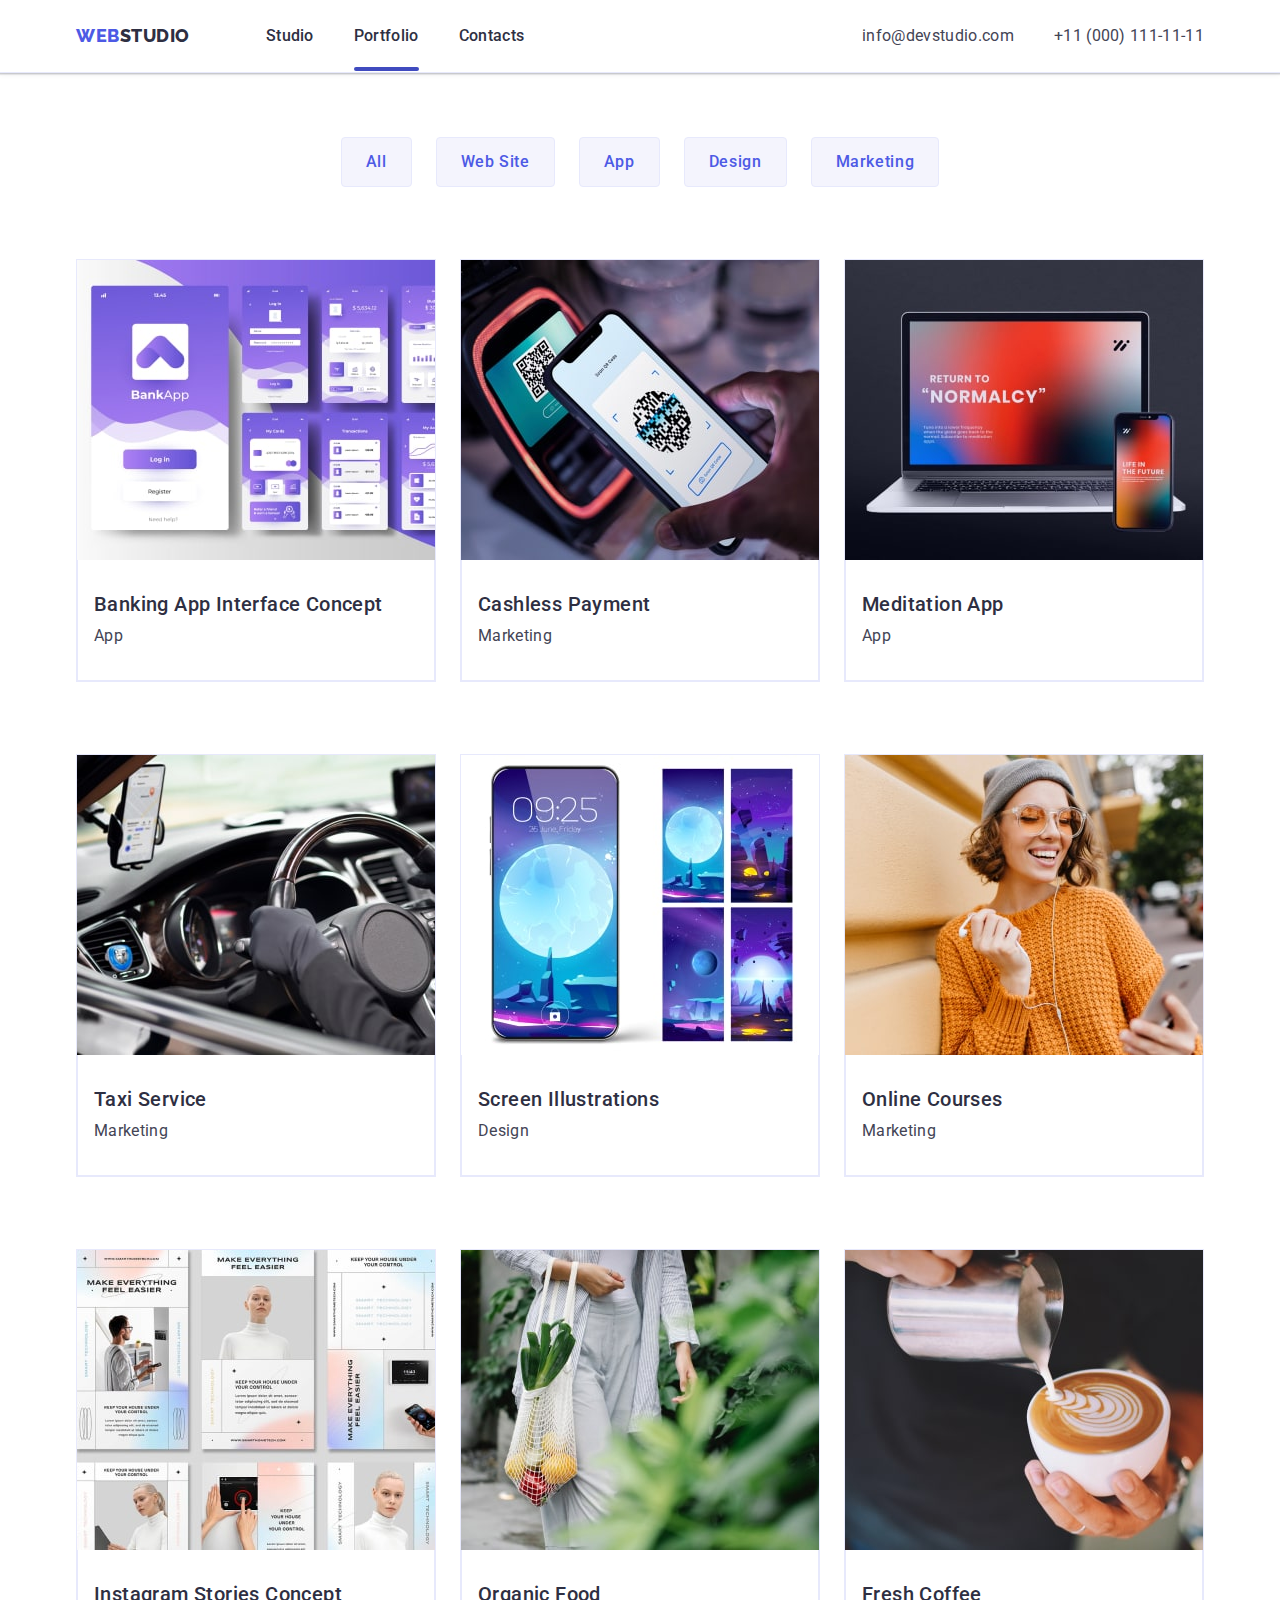
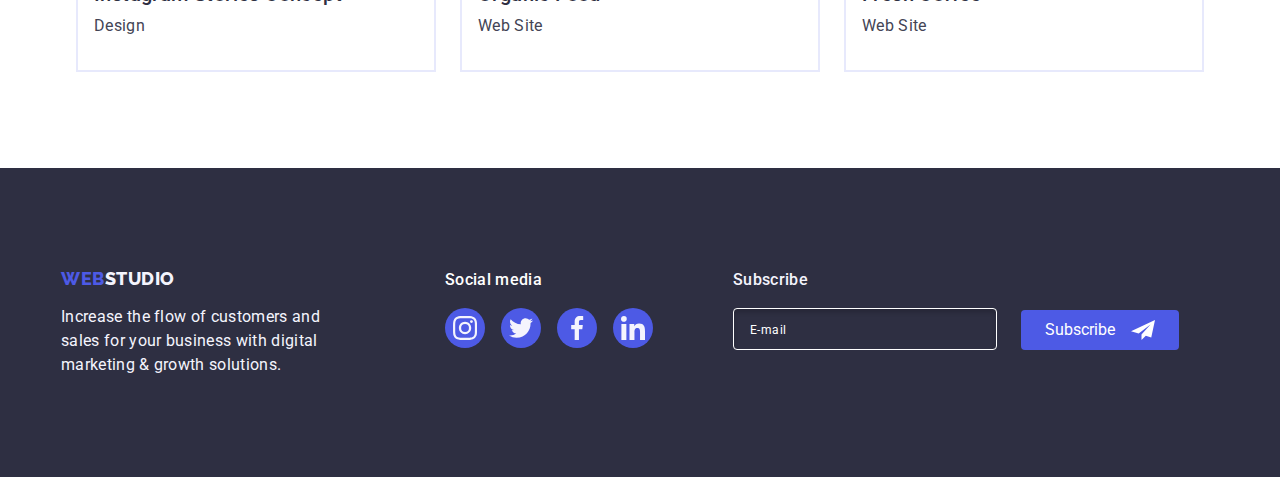
==== commit 03e3269c: "Fixed mistakes" ====
--- a/portfolio.html
+++ b/portfolio.html
@@ -563,5 +563,7 @@
     </footer>
     <!-- Mobile menu -->
     <script src="./js/mob-menu.js"></script>
+    <!-- Portfolio filter -->
+    <script src="./js/portfolio-filter.js"></script>
   </body>
 </html>
--- a/css/main.min.css
+++ b/css/main.min.css
@@ -1 +1 @@
-body{font-family:Roboto,sans-serif;font-weight:400;font-size:16px;line-height:1.5;letter-spacing:.02em;background-color:#fff;color:#434455}h1,h2,h3,h4,h5,h6,p{margin:0}img{display:block}.link{text-decoration:none}.list{list-style:none;margin:0;padding-left:0}.visually-hidden{position:absolute;width:1px;height:1px;margin:-1px;border:0;padding:0;white-space:nowrap;-webkit-clip-path:inset(100%);clip-path:inset(100%);clip:rect(0 0 0 0);overflow:hidden}.is-hidden{visibility:hidden;opacity:0;pointer-events:none;scale:0}.is-rolled{visibility:hidden;opacity:0;pointer-events:none;transform:translateX(100%)}.container{width:100%;padding:0 16px}@media screen and (min-width: 428px){.container{width:428px;margin:0 auto}}@media screen and (min-width: 768px){.container{width:768px}}@media screen and (min-width: 1158px){.container{padding:0 15px;width:1158px}}.section{padding:96px 0}@media screen and (min-width: 1158px){.section{padding:120px 0}}.section-title{font-weight:700;font-size:36px;line-height:1.1;letter-spacing:.02em;text-align:center;text-transform:capitalize;color:#2e2f42;margin-bottom:72px}.card-title{font-weight:700;font-size:36px;line-height:1.11;letter-spacing:.02em;color:#2e2f42;margin-bottom:8px}@media screen and (max-width: 767px){.card-title{text-align:center}}@media screen and (min-width: 1158px){.card-title{font-weight:500;font-size:20px;line-height:1.2}}.logo{font-family:Raleway,sans-serif;font-weight:800;font-size:18px;line-height:1.17;letter-spacing:.03em;text-transform:uppercase;color:#4d5ae5}.logo__text--dark{color:#2e2f42}.logo__text--light{color:#f4f4fd}.footer__logo{display:block;margin-bottom:16px}@media screen and (max-width: 767px){.header__logo{display:block}.footer__logo{text-align:center}}@media screen and (min-width: 768px){.header__logo{margin-right:120px}}@media screen and (min-width: 1158px){.header__logo{margin-right:76px}}.social-list{display:flex;justify-content:center}.social-list--bigger-gap{gap:24px}.social-list--smaller-gap{gap:16px}.social-list__mob-menu{max-width:328px;justify-content:space-between}.social-list__icon{fill:#f4f4fd}.social-list__link{display:flex;justify-content:center;align-items:center;width:40px;height:40px;border-radius:50%;background-color:#4d5ae5;transition:background-color 250ms cubic-bezier(0.4, 0, 0.2, 1)}.social-list__link--ocean-theme:hover,.social-list__link--ocean-theme:focus{background-color:#404bbf}.social-list__link--green-theme:hover,.social-list__link--green-theme:focus{background-color:#31d0aa}.header{border-bottom:1px solid #e7e9fc;box-shadow:0px 2px 1px rgba(46,47,66,.08),0px 1px 1px rgba(46,47,66,.16),0px 1px 6px rgba(46,47,66,.08)}.header__container{display:flex;justify-content:space-between;align-items:center;overflow:hidden}@media screen and (max-width: 767px){.nav__list{display:none}}@media screen and (min-width: 768px){.nav{display:flex;align-items:center}.nav__list{display:flex;gap:40px}.nav__link{position:relative;display:block;padding:24px 0;font-weight:500;color:#2e2f42;transition:color 250ms cubic-bezier(0.4, 0, 0.2, 1)}.nav__link:hover,.nav__link:focus,.contacts__link:hover,.contacts__link:focus{color:#404bbf}.nav__link--current::after{position:absolute;bottom:-1px;display:block;content:"";width:100%;height:4px;background-color:#404bbf;border-radius:2px}}@media screen and (max-width: 767px){.contacts{display:none}}.contacts{font-style:normal;margin-left:auto}.contacts__list{display:flex;flex-direction:column;gap:12px}.contacts__link{color:inherit;transition:color 250ms cubic-bezier(0.4, 0, 0.2, 1)}@media screen and (min-width: 1158px){.contacts__list{display:flex;flex-direction:row;gap:40px}.contacts__link{display:block;padding:24px 0}}@media screen and (max-width: 767px){.mob-menu-open{background-color:rgba(0,0,0,0);border:none;padding:24px 0}.mob-menu-open__icon{stroke:#2e2f42}.modal-mob-menu{position:fixed;width:100%;height:100%;top:0;left:0;z-index:1000;background-color:#fff;transition:transform 250ms cubic-bezier(0.4, 0, 0.2, 1),visibility 250ms cubic-bezier(0.4, 0, 0.2, 1),opacity 250ms cubic-bezier(0.4, 0, 0.2, 1)}.modal-mob-menu__container{position:absolute;top:0;right:50%;transform:translateX(50%);padding-left:40px;padding-bottom:40px;height:100%;display:flex;flex-direction:column;justify-content:space-between;box-shadow:0px 2px 1px rgba(46,47,66,.08),0px 1px 1px rgba(46,47,66,.16),0px 1px 6px rgba(46,47,66,.08)}.modal-mob-menu__cls-btn{position:absolute;top:24px;right:19px;display:block;line-height:0;background:#e7e9fc;border:1px solid rgba(231,233,252,.1);border-radius:50%;padding:8px 8px;cursor:pointer}.modal-mob-menu__cls-icon{fill:#2e2f42}.modal-mob-menu__nav{display:flex;flex-direction:column;gap:40px;margin-top:80px}.modal-mob-menu__nav-link{font-weight:700;font-size:36px;line-height:1.11;color:#2e2f42;transition:color 250ms cubic-bezier(0.4, 0, 0.2, 1)}.modal-mob-menu__nav-link:hover,.modal-mob-menu__nav-link:focus{color:#404bbf}.mob-menu-contacts{margin-bottom:48px}.mob-menu-contacts__tel{display:block;max-width:353px;font-weight:700;font-size:36px;line-height:1.11;color:#4d5ae5;margin-bottom:40px}.mob-menu-contacts__mail{font-weight:500;font-size:20px;color:#434455}}@media screen and (max-width: 428px){.mob-menu-contacts__tel{font-size:8.6vw}}@media screen and (min-width: 768px){.modal-mob-menu{display:none}.mob-menu-open{display:none}}.hero{background-color:#2e2f42;background-repeat:no-repeat;background-position:50% 50%;background-size:cover;padding:112px 0;max-width:428px;margin:0 auto}@media screen and (max-width: 767px){.hero{background-image:linear-gradient(rgba(46, 47, 66, 0.7), rgba(46, 47, 66, 0.7)),url(../../../images/hero/hero-bg-mob@1x.jpg)}}@media screen and (min-device-ratio: 2)and (max-width: 767px),screen and (-webkit-min-device-pixel-ratio: 2)and (max-width: 767px),screen and (min-resolution: 192dpi)and (max-width: 767px),screen and (min-resolution: 2dppx)and (max-width: 767px){.hero{background-image:linear-gradient(rgba(46, 47, 66, 0.7), rgba(46, 47, 66, 0.7)),url(../../../images/hero/hero-bg-mob@2x.jpg)}}@media screen and (min-width: 768px){.hero{max-width:768px;background-image:linear-gradient(rgba(46, 47, 66, 0.7), rgba(46, 47, 66, 0.7)),url(../../../images/hero/hero-bg-tab@1x.jpg)}}@media screen and (min-device-ratio: 2)and (min-width: 768px),screen and (-webkit-min-device-pixel-ratio: 2)and (min-width: 768px),screen and (min-resolution: 192dpi)and (min-width: 768px),screen and (min-resolution: 2dppx)and (min-width: 768px){.hero{background-image:linear-gradient(rgba(46, 47, 66, 0.7), rgba(46, 47, 66, 0.7)),url(../../../images/hero/hero-bg-tab@2x.jpg)}}@media screen and (min-width: 1158px){.hero{padding:188px 0;max-width:1440px;background-image:linear-gradient(rgba(46, 47, 66, 0.7), rgba(46, 47, 66, 0.7)),url(../../../images/hero/hero-bg-desc@1x.jpg)}}@media screen and (min-device-ratio: 2)and (min-width: 1158px),screen and (-webkit-min-device-pixel-ratio: 2)and (min-width: 768px),screen and (-webkit-min-device-pixel-ratio: 2)and (min-width: 1158px),screen and (min-resolution: 192dpi)and (min-width: 1158px),screen and (min-resolution: 2dppx)and (min-width: 1158px){.hero{background-image:linear-gradient(rgba(46, 47, 66, 0.7), rgba(46, 47, 66, 0.7)),url(../../../images/hero/hero-bg-desc@2x.jpg)}}.hero__title{font-weight:700;font-size:36px;line-height:1.17;letter-spacing:.02em;text-align:center;color:#fff;max-width:320px;margin:0 auto}@media screen and (min-width: 768px){.hero__title{font-size:56px;line-height:1.07;max-width:496px}}.order-btn{background-color:#4d5ae5;font-family:inherit;font-weight:500;font-size:16px;line-height:1.5;align-items:center;letter-spacing:.04em;color:#fff;cursor:pointer;display:block;min-width:169px;height:56px;box-shadow:0px 4px 4px rgba(0,0,0,.15);border:none;border-radius:4px;padding:16px 32px;margin:72px auto 0 auto;transition:background-color 250ms cubic-bezier(0.4, 0, 0.2, 1)}@media screen and (min-width: 768px){.order-btn{margin:36px auto 0 auto}}@media screen and (min-width: 1158px){.order-btn{margin:48px auto 0 auto}}.order-btn:hover,.order-btn:focus{background-color:#404bbf}.preferences__list{display:flex;flex-direction:column;gap:72px}.prefernces__desc{font-weight:500}@media screen and (max-width: 1157px){.preferences__icon-container{display:none}.preferences__icon{display:none}}@media screen and (min-width: 768px){.preferences__list{flex-direction:row;flex-wrap:wrap;-moz-column-gap:24px;column-gap:24px;row-gap:72px}.preferences__item{width:calc((100% - 24px)/2)}}@media screen and (min-width: 1158px){.preferences__list{gap:24px}.preferences__item{width:calc((100% - 72px)/4)}.preferences__icon-container{display:flex;align-items:center;justify-content:center;height:112px;background-color:#f4f4fd;border-radius:4px;margin-bottom:8px}.preferences__icon{width:64px;height:64px}.prefernces__desc{font-weight:400}}@media screen and (max-width: 1157px){.specialization{display:none}}@media screen and (min-width: 1158px){.specialization{padding-bottom:120px}.specialization__list{display:flex;gap:24px}.specialization__item{width:calc((100% - 48px)/3)}}.team{background-color:#f4f4fd}.team__list{display:flex}.team__card{background-color:#fff;border-radius:0px 0px 4px 4px;box-shadow:0px 1px 6px rgba(46,47,66,.08),0px 1px 1px rgba(46,47,66,.16),0px 2px 1px rgba(46,47,66,.08)}.team__desc-container{padding:32px 0;border-radius:0px 0px 4px 4px}.team__employee-name{text-align:center;font-weight:500;font-size:20px;line-height:1.2}.team__position{font-size:16px;text-align:center;margin-bottom:8px}@media screen and (max-width: 767px){.team__list{flex-direction:column;gap:72px}.team__card{margin:0 auto}}@media screen and (min-width: 768px)and (max-width: 1157px){.team__list{flex-direction:row;flex-wrap:wrap;-moz-column-gap:24px;column-gap:24px;row-gap:72px;padding:0 92px}.team__card{max-width:calc((100% - 24px)/2)}}@media screen and (min-width: 1158px){.team__list{gap:24px}}.customers__list{display:flex;flex-wrap:wrap;justify-content:center;-moz-column-gap:10px;column-gap:10px;row-gap:72px}.customers__item{width:calc((100% - 10px)/2);height:88px}.customers__link{display:flex;align-items:center;justify-content:center;width:100%;height:100%;border:1px solid #8e8f99;border-radius:4px;color:#afb1b8;transition:border-color 250ms cubic-bezier(0.4, 0, 0.2, 1),color 250ms cubic-bezier(0.4, 0, 0.2, 1)}.customers__link:hover,.customers__link:focus{color:#404bbf;border-color:#404bbf}.customers__icon{width:110px;height:56px;fill:currentColor}@media screen and (min-width: 768px)and (max-width: 1157px){.customers__list{padding:0 92px;-moz-column-gap:24px;column-gap:24px}.customers__item{width:calc((100% - 48px)/3)}.customers__icon{width:104px}}@media screen and (min-width: 1158px){.customers__list{flex-wrap:nowrap}.customers__item{width:calc((100% - 120px)/6)}}.footer{background-color:#2e2f42;padding:96px 0;color:#f4f4fd}.footer__container{display:flex;align-items:baseline}.footer__social-title{font-weight:500;font-size:16px;margin-bottom:16px;color:#fff}@media screen and (max-width: 767px){.footer__container{flex-direction:column;align-items:center;gap:72px}.footer__left-side{max-width:268px}.footer__social-wrapper{text-align:center}}@media screen and (min-width: 768px){.footer__container{padding:0 92px;flex-wrap:wrap;-moz-column-gap:24px;column-gap:24px;row-gap:72px}.footer__left-side{max-width:264px}}@media screen and (min-width: 1158px){.footer{padding:100px 0}.footer__container{flex-wrap:nowrap;padding:0;gap:0}.footer__left-side{max-width:264px;margin-right:120px}.footer__social-wrapper{margin-right:80px}}.subscribe-form{display:flex;flex-direction:column;gap:16px;width:100%}.subscribe-form__input-wrapper{display:flex;flex-direction:column;align-items:center}.subscribe-form__title{margin-bottom:16px;font-weight:500}.subscribe-form__input{background-color:rgba(0,0,0,0);border:1px solid #fff;box-shadow:inset 0px 4px 4px rgba(0,0,0,.15);border-radius:4px;padding:8px 0 8px 16px;color:#fff;font-weight:400;font-size:16px;line-height:1.5;width:100%}.subscribe-form__input:focus{outline:none}.subscribe-form__input::-moz-placeholder{color:#fff;font-size:12px;line-height:2;letter-spacing:.04em}.subscribe-form__input::placeholder{color:#fff;font-size:12px;line-height:2;letter-spacing:.04em}.subscribe-btn{margin:0 auto;padding:8px 24px;display:flex;height:40px;background-color:#4d5ae5;border:none;border-radius:4px;transition:background-color 250ms cubic-bezier(0.4, 0, 0.2, 1)}.subscribe-btn:hover{background-color:#31d0aa}.subscribe-btn__txt{margin-right:16px;font-size:16px;line-height:24px;color:#fff}.subscribe-btn__img{width:24px;height:24px;fill:#fff}@media screen and (min-width: 768px){.subscribe-form{flex-direction:row;align-items:flex-end;gap:24px}.subscribe-form__input-wrapper{align-items:baseline}.subscribe-form__input{width:264px}.subscribe-btn{margin:0}}.backdrop{display:flex;align-items:center;justify-content:center;position:fixed;z-index:100;top:0;left:0;width:100%;height:100%;background:rgba(46,47,66,.4);transition:visibility 250ms cubic-bezier(0.4, 0, 0.2, 1),opacity 250ms cubic-bezier(0.4, 0, 0.2, 1),scale 250ms cubic-bezier(0.4, 0, 0.2, 1)}.modal{position:relative;max-width:392px;margin:0 5px;padding:72px 16px 24px 16px;background-color:#fcfcfc}.modal__cls-btn{position:absolute;top:24px;right:24px;display:flex;align-items:center;justify-content:center;padding:8px 8px;background:#e7e9fc;border:1px solid rgba(0,0,0,.1);border-radius:50%;cursor:pointer;transition:background-color 250ms cubic-bezier(0.4, 0, 0.2, 1),border 250ms cubic-bezier(0.4, 0, 0.2, 1)}.modal__cls-btn:hover{background-color:#404bbf;border:1px solid #404bbf}.modal__cls-img{width:8px;height:8px;fill:#2e2f42;transition:fill 250ms cubic-bezier(0.4, 0, 0.2, 1)}.modal__cls-btn:hover .modal__cls-img{fill:#fff}.modal__title{font-weight:500;text-align:center;margin-bottom:16px}@media screen and (min-width: 768px){.modal{width:408px;padding:72px 24px 24px 24px}}.form-order{display:flex;flex-direction:column;justify-content:flex-start}.form-order__label{display:flex;flex-direction:column;font-size:12px;line-height:1.17;color:#8e8f99}.form-order__label:not(:last-child){margin-bottom:8px}.form-order__input-wrapper{position:relative}.form-order__input{margin-top:4px;padding:8px 8px 8px 38px;width:100%;border:1px solid rgba(46,47,66,.4);border-radius:4px;transition:border 250ms cubic-bezier(0.4, 0, 0.2, 1)}.form-order__input__input:focus{outline:none;border:1px solid #4d5ae5}.form-order__input-img{position:absolute;top:8px;left:16px;width:18px;height:24px;fill:#2e2f42;transition:fill 250ms cubic-bezier(0.4, 0, 0.2, 1)}.form-order__input:focus+.form-order__input-img{fill:#4d5ae5}.form-order__textarea{margin-top:4px;padding:8px 8px 8px 16px;height:120px;resize:none;border:1px solid rgba(46,47,66,.4);border-radius:4px;transition:border 250ms cubic-bezier(0.4, 0, 0.2, 1)}.form-order__textarea:focus{outline:none;border:1px solid #4d5ae5}.form-order__textarea::-moz-placeholder{font-size:12px;line-height:1.17;color:rgba(46,47,66,.4)}.form-order__textarea::placeholder{font-size:12px;line-height:1.17;color:rgba(46,47,66,.4)}.form-order__agreement-text{display:flex;flex-wrap:wrap;align-items:center;align-content:center;margin-bottom:4px;font-size:12px;line-height:1.17;color:#8e8f99;margin-top:16px;margin-bottom:24px}.form-order__agreement-text::before{content:"";display:block;width:16px;height:16px;border:1px solid rgba(46,47,66,.4);border-radius:2px;cursor:pointer;margin-right:8px;transition:background-color 250ms cubic-bezier(0.4, 0, 0.2, 1),border 250ms cubic-bezier(0.4, 0, 0.2, 1)}.form-order__agreement-check:checked+.form-order__agreement-text::before{background-color:#404bbf;border:1px solid #404bbf;background-image:url(../images/icon-mdl-check.svg);background-repeat:no-repeat;background-position:50% 50%}.form-order__agreement-check:focus+.form-order__agreement-text::before{border:1px solid #4d5ae5}.form-order__send-btn{border:none;align-self:center;justify-self:center;font-weight:500;font-size:16px;line-height:1.5;color:#fff;padding:16px 32px;min-width:169px;height:56px;background-color:#4d5ae5;box-shadow:0px 4px 4px rgba(0,0,0,.15);border-radius:4px;transition:background-color 250ms cubic-bezier(0.4, 0, 0.2, 1);cursor:pointer}.form-order__send-btn:hover,.form-order__send-btn:focus{background-color:#404bbf}.portfolio{display:flex;flex-wrap:wrap;-moz-column-gap:24px;column-gap:24px}@media screen and (max-width: 767px){.portfolio-section{padding:48px 0}.portfolio{row-gap:48px}}@media screen and (min-width: 768px){.portfolio-section{padding:64px 0 96px}.portfolio{row-gap:72px}}@media screen and (min-width: 1158){.portfolio-section{padding:64px 0 96px}.portfolio{row-gap:48px}}.buttons-list{display:flex;flex-wrap:wrap;justify-content:center;gap:24px;margin-bottom:48px}.buttons-list__item{flex-grow:1}.buttons-list__portfolio-btn{flex-grow:1;width:100%;background-color:#f4f4fd;color:#4d5ae5;font-family:inherit;font-weight:500;font-size:16px;line-height:1.5;letter-spacing:.04em;cursor:pointer;padding:12px 24px;border:1px solid #e7e9fc;border-radius:4px;transition:background-color 250ms cubic-bezier(0.4, 0, 0.2, 1),color 250ms cubic-bezier(0.4, 0, 0.2, 1),box-shadow 250ms cubic-bezier(0.4, 0, 0.2, 1),border 250ms cubic-bezier(0.4, 0, 0.2, 1),border-radius 250ms cubic-bezier(0.4, 0, 0.2, 1)}.buttons-list__portfolio-btn:hover,.buttons-list__portfolio-btn:focus{background-color:#404bbf;color:#fff;box-shadow:0px 3px 1px rgba(0,0,0,.1),0px 2px 1px rgba(0,0,0,.08),0px 2px 2px rgba(0,0,0,.12);border:1px solid rgba(0,0,0,0);border-radius:4px}@media screen and (min-width: 768px){.buttons-list__item{flex-grow:0}.buttons-list{flex-wrap:nowrap;margin-bottom:72px}}@media screen and (max-width: 767px){.portfolio-card{width:100%}.portfolio-card__title{text-align:start;font-weight:500;font-size:20px;line-height:1.2}}@media screen and (min-width: 768px){.portfolio-card{width:calc((100% - 24px)/2)}.portfolio-card__title{text-align:start;font-weight:500;font-size:20px;line-height:1.2}}@media screen and (min-width: 1158px){.portfolio-card{width:calc((100% - 48px)/3)}}.portfolio-card__link{display:block;border:1px solid #e7e9fc;transition:border 250ms cubic-bezier(0.4, 0, 0.2, 1),box-shadow 250ms cubic-bezier(0.4, 0, 0.2, 1)}.portfolio-card__link:hover,.portfolio-card__link:focus{border:1px solid #f4f4fd;box-shadow:0px 1px 6px rgba(46,47,66,.08),0px 1px 1px rgba(46,47,66,.16),0px 2px 1px rgba(46,47,66,.08)}.portfolio-card__img-wrapper{overflow:hidden;position:relative}.portfolio-card__overlay{position:absolute;top:0;left:0;overflow-y:auto;display:flex;width:100%;height:100%;padding:40px 32px 0;color:#f4f4fd;background-color:#4d5ae5;transform:translateY(100%);transition:transform 250ms cubic-bezier(0.4, 0, 0.2, 1)}.portfolio-card__link:hover .portfolio-card__overlay,.portfolio-card__link:focus .portfolio-card__overlay{transform:translateY(0)}.portfolio-card__desc-thumb{padding:32px 16px;border:1px solid #e7e9fc;border-top:none}.portfolio-card__desc{color:#434455}/*# sourceMappingURL=main.min.css.map */+body{font-family:Roboto,sans-serif;font-weight:400;font-size:16px;line-height:1.5;letter-spacing:.02em;background-color:#fff;color:#434455}h1,h2,h3,h4,h5,h6,p{margin:0}img{display:block}.link{text-decoration:none}.list{list-style:none;margin:0;padding-left:0}.visually-hidden{position:absolute;width:1px;height:1px;margin:-1px;border:0;padding:0;white-space:nowrap;-webkit-clip-path:inset(100%);clip-path:inset(100%);clip:rect(0 0 0 0);overflow:hidden}.is-hidden{visibility:hidden;opacity:0;pointer-events:none;scale:0}.is-rolled{visibility:hidden;opacity:0;pointer-events:none;transform:translateX(100%)}.container{width:100%;padding:0 16px}@media screen and (min-width: 428px){.container{width:428px;margin:0 auto}}@media screen and (min-width: 768px){.container{width:768px}}@media screen and (min-width: 1158px){.container{padding:0 15px;width:1158px}}.section{padding:96px 0}@media screen and (min-width: 1158px){.section{padding:120px 0}}.section-title{font-weight:700;font-size:36px;line-height:1.1;letter-spacing:.02em;text-align:center;text-transform:capitalize;color:#2e2f42;margin-bottom:72px}.card-title{font-weight:700;font-size:36px;line-height:1.11;letter-spacing:.02em;color:#2e2f42;margin-bottom:8px}@media screen and (max-width: 767px){.card-title{text-align:center}}@media screen and (min-width: 1158px){.card-title{font-weight:500;font-size:20px;line-height:1.2}}.logo{font-family:Raleway,sans-serif;font-weight:800;font-size:18px;line-height:1.17;letter-spacing:.03em;text-transform:uppercase;color:#4d5ae5}.logo__text--dark{color:#2e2f42}.logo__text--light{color:#f4f4fd}.footer__logo{display:block;margin-bottom:16px}@media screen and (max-width: 767px){.header__logo{display:block}.footer__logo{text-align:center}}@media screen and (min-width: 768px){.header__logo{margin-right:120px}}@media screen and (min-width: 1158px){.header__logo{margin-right:76px}}.social-list{display:flex;justify-content:center}.social-list--bigger-gap{gap:24px}.social-list--smaller-gap{gap:16px}.social-list__mob-menu{max-width:328px;justify-content:space-between}.social-list__icon{fill:#f4f4fd}.social-list__link{display:flex;justify-content:center;align-items:center;width:40px;height:40px;border-radius:50%;background-color:#4d5ae5;transition:background-color 250ms cubic-bezier(0.4, 0, 0.2, 1)}.social-list__link--ocean-theme:hover,.social-list__link--ocean-theme:focus{background-color:#404bbf}.social-list__link--green-theme:hover,.social-list__link--green-theme:focus{background-color:#31d0aa}.header{border-bottom:1px solid #e7e9fc;box-shadow:0px 2px 1px rgba(46,47,66,.08),0px 1px 1px rgba(46,47,66,.16),0px 1px 6px rgba(46,47,66,.08)}.header__container{display:flex;justify-content:space-between;align-items:center;overflow:hidden}@media screen and (max-width: 767px){.nav__list{display:none}}@media screen and (min-width: 768px){.nav{display:flex;align-items:center}.nav__list{display:flex;gap:40px}.nav__link{position:relative;display:block;padding:24px 0;font-weight:500;color:#2e2f42;transition:color 250ms cubic-bezier(0.4, 0, 0.2, 1)}.nav__link:hover,.nav__link:focus,.contacts__link:hover,.contacts__link:focus{color:#404bbf}.nav__link--current::after{position:absolute;bottom:1px;display:block;content:"";width:100%;height:4px;background-color:#404bbf;border-radius:2px}}@media screen and (max-width: 767px){.contacts{display:none}}.contacts{font-style:normal;margin-left:auto}.contacts__list{display:flex;flex-direction:column;gap:12px}.contacts__link{color:inherit;transition:color 250ms cubic-bezier(0.4, 0, 0.2, 1)}@media screen and (min-width: 1158px){.contacts__list{display:flex;flex-direction:row;gap:40px}.contacts__link{display:block;padding:24px 0}}@media screen and (max-width: 767px){.mob-menu-open{background-color:rgba(0,0,0,0);border:none;padding:24px 0}.mob-menu-open__icon{stroke:#2e2f42}.modal-mob-menu{position:fixed;width:100%;height:100%;top:0;left:0;z-index:1000;background-color:#fff;transition:transform 250ms cubic-bezier(0.4, 0, 0.2, 1),visibility 250ms cubic-bezier(0.4, 0, 0.2, 1),opacity 250ms cubic-bezier(0.4, 0, 0.2, 1)}.modal-mob-menu__container{position:absolute;top:0;right:50%;transform:translateX(50%);padding-left:40px;padding-bottom:40px;height:100%;display:flex;flex-direction:column;justify-content:space-between;box-shadow:0px 2px 1px rgba(46,47,66,.08),0px 1px 1px rgba(46,47,66,.16),0px 1px 6px rgba(46,47,66,.08)}.modal-mob-menu__cls-btn{position:absolute;top:24px;right:19px;display:block;line-height:0;background:#e7e9fc;border:1px solid rgba(231,233,252,.1);border-radius:50%;padding:8px 8px;cursor:pointer;transition:background-color 250ms cubic-bezier(0.4, 0, 0.2, 1),border 250ms cubic-bezier(0.4, 0, 0.2, 1)}.modal-mob-menu__cls-btn:hover{background-color:#404bbf;border:1px solid #404bbf}.modal-mob-menu__cls-icon{fill:#2e2f42;transition:fill 250ms cubic-bezier(0.4, 0, 0.2, 1)}.modal-mob-menu__cls-btn:hover .modal-mob-menu__cls-icon{fill:#fff}.modal-mob-menu__nav{display:flex;flex-direction:column;gap:40px;margin-top:80px}.modal-mob-menu__nav-link{font-weight:700;font-size:36px;line-height:1.11;color:#2e2f42;transition:color 250ms cubic-bezier(0.4, 0, 0.2, 1)}.modal-mob-menu__nav-link:hover,.modal-mob-menu__nav-link:focus{color:#404bbf}.mob-menu-contacts{margin-bottom:48px}.mob-menu-contacts__tel{display:block;max-width:353px;font-weight:700;font-size:36px;line-height:1.11;color:#4d5ae5;margin-bottom:40px}.mob-menu-contacts__mail{font-weight:500;font-size:20px;color:#434455}}@media screen and (max-width: 428px){.mob-menu-contacts__tel{font-size:8.6vw}}@media screen and (min-width: 768px){.modal-mob-menu{display:none}.mob-menu-open{display:none}}.hero{background-color:#2e2f42;background-repeat:no-repeat;background-position:50% 50%;background-size:cover;padding:112px 0;max-width:428px;margin:0 auto}@media screen and (max-width: 428px){.hero{background-image:linear-gradient(rgba(46, 47, 66, 0.7), rgba(46, 47, 66, 0.7)),url(../images/hero/hero-bg-mob@1x.jpg)}}@media screen and (min-device-ratio: 2)and (max-width: 428px),screen and (-webkit-min-device-pixel-ratio: 2)and (max-width: 767px),screen and (min-resolution: 192dpi)and (max-width: 767px),screen and (min-resolution: 2dppx)and (max-width: 767px){.hero{background-image:linear-gradient(rgba(46, 47, 66, 0.7), rgba(46, 47, 66, 0.7)),url(../images/hero/hero-bg-mob@2x.jpg)}}@media screen and (min-width: 429px){.hero{max-width:768px;background-image:linear-gradient(rgba(46, 47, 66, 0.7), rgba(46, 47, 66, 0.7)),url(../images/hero/hero-bg-tab@1x.jpg)}}@media screen and (min-device-ratio: 2)and (min-width: 429px),screen and (-webkit-min-device-pixel-ratio: 2)and (min-width: 768px),screen and (min-resolution: 192dpi)and (min-width: 768px),screen and (min-resolution: 2dppx)and (min-width: 768px){.hero{background-image:linear-gradient(rgba(46, 47, 66, 0.7), rgba(46, 47, 66, 0.7)),url(../../../images/hero/hero-bg-tab@2x.jpg)}}@media screen and (min-width: 769px){.hero{padding:188px 0;max-width:1440px;background-image:linear-gradient(rgba(46, 47, 66, 0.7), rgba(46, 47, 66, 0.7)),url(../../../images/hero/hero-bg-desc@1x.jpg)}}@media screen and (min-device-ratio: 2)and (min-width: 769px),screen and (-webkit-min-device-pixel-ratio: 2)and (min-width: 768px),screen and (-webkit-min-device-pixel-ratio: 2)and (min-width: 1158px),screen and (min-resolution: 192dpi)and (min-width: 1158px),screen and (min-resolution: 2dppx)and (min-width: 1158px){.hero{background-image:linear-gradient(rgba(46, 47, 66, 0.7), rgba(46, 47, 66, 0.7)),url(../../../images/hero/hero-bg-desc@2x.jpg)}}.hero__title{font-weight:700;font-size:36px;line-height:1.17;letter-spacing:.02em;text-align:center;color:#fff;max-width:320px;margin:0 auto}@media screen and (min-width: 768px){.hero__title{font-size:56px;line-height:1.07;max-width:496px}}.order-btn{background-color:#4d5ae5;font-family:inherit;font-weight:500;font-size:16px;line-height:1.5;align-items:center;letter-spacing:.04em;color:#fff;cursor:pointer;display:block;min-width:169px;height:56px;box-shadow:0px 4px 4px rgba(0,0,0,.15);border:none;border-radius:4px;padding:16px 32px;margin:72px auto 0 auto;transition:background-color 250ms cubic-bezier(0.4, 0, 0.2, 1)}@media screen and (min-width: 768px){.order-btn{margin:36px auto 0 auto}}@media screen and (min-width: 1158px){.order-btn{margin:48px auto 0 auto}}.order-btn:hover,.order-btn:focus{background-color:#404bbf}.preferences__list{display:flex;flex-direction:column;gap:72px}.prefernces__desc{font-weight:500}@media screen and (max-width: 1157px){.preferences__icon-container{display:none}.preferences__icon{display:none}}@media screen and (min-width: 768px){.preferences__list{flex-direction:row;flex-wrap:wrap;-moz-column-gap:24px;column-gap:24px;row-gap:72px}.preferences__item{width:calc((100% - 24px)/2)}}@media screen and (min-width: 1158px){.preferences__list{gap:24px}.preferences__item{width:calc((100% - 72px)/4)}.preferences__icon-container{display:flex;align-items:center;justify-content:center;height:112px;background-color:#f4f4fd;border-radius:4px;margin-bottom:8px}.preferences__icon{width:64px;height:64px}.prefernces__desc{font-weight:400}}@media screen and (max-width: 1157px){.specialization{display:none}}@media screen and (min-width: 1158px){.specialization{padding-bottom:120px}.specialization__list{display:flex;gap:24px}.specialization__item{width:calc((100% - 48px)/3)}}.team{background-color:#f4f4fd}.team__list{display:flex}.team__card{background-color:#fff;border-radius:0px 0px 4px 4px;box-shadow:0px 1px 6px rgba(46,47,66,.08),0px 1px 1px rgba(46,47,66,.16),0px 2px 1px rgba(46,47,66,.08)}.team__desc-container{padding:32px 0;border-radius:0px 0px 4px 4px}.team__employee-name{text-align:center;font-weight:500;font-size:20px;line-height:1.2}.team__position{font-size:16px;text-align:center;margin-bottom:8px}@media screen and (max-width: 767px){.team__list{flex-direction:column;gap:72px}.team__card{margin:0 auto}}@media screen and (min-width: 768px)and (max-width: 1157px){.team__container{width:552px;padding:0}.team__list{flex-direction:row;flex-wrap:wrap;-moz-column-gap:24px;column-gap:24px;row-gap:72px}.team__card{max-width:calc((100% - 24px)/2)}}@media screen and (min-width: 1158px){.team__list{gap:24px}}.customers__list{display:flex;flex-wrap:wrap;justify-content:center;-moz-column-gap:10px;column-gap:10px;row-gap:72px}.customers__item{width:calc((100% - 10px)/2);height:88px}.customers__link{display:flex;align-items:center;justify-content:center;width:100%;height:100%;border:1px solid #8e8f99;border-radius:4px;color:#afb1b8;transition:border-color 250ms cubic-bezier(0.4, 0, 0.2, 1),color 250ms cubic-bezier(0.4, 0, 0.2, 1)}.customers__link:hover,.customers__link:focus{color:#404bbf;border-color:#404bbf}.customers__icon{width:110px;height:56px;fill:currentColor}@media screen and (min-width: 768px)and (max-width: 1157px){.customers__container{width:552px;padding:0}.customers__list{-moz-column-gap:24px;column-gap:24px}.customers__item{width:calc((100% - 48px)/3)}.customers__icon{width:104px}}@media screen and (min-width: 1158px){.customers__list{flex-wrap:nowrap;gap:24px}.customers__item{width:calc((100% - 120px)/6)}}.footer{background-color:#2e2f42;padding:96px 0;color:#f4f4fd}.footer__container{display:flex;align-items:baseline}.footer__social-title{font-weight:500;font-size:16px;margin-bottom:16px;color:#fff}@media screen and (max-width: 767px){.footer__container{flex-direction:column;align-items:center;gap:72px}.footer__left-side{max-width:268px}.footer__social-wrapper{text-align:center}}@media screen and (min-width: 768px)and (max-width: 1157px){.footer__container{width:552px;padding:0;flex-wrap:wrap;-moz-column-gap:24px;column-gap:24px;row-gap:72px}.footer__left-side{max-width:264px}}@media screen and (min-width: 1158px){.footer{padding:100px 0}.footer__container{flex-wrap:nowrap;padding:0;gap:0}.footer__left-side{max-width:264px;margin-right:120px}.footer__social-wrapper{margin-right:80px}}.subscribe-form{display:flex;flex-direction:column;gap:16px;width:100%}.subscribe-form__input-wrapper{display:flex;flex-direction:column;align-items:center}.subscribe-form__title{margin-bottom:16px;font-weight:500}.subscribe-form__input{background-color:rgba(0,0,0,0);border:1px solid #fff;box-shadow:inset 0px 4px 4px rgba(0,0,0,.15);border-radius:4px;padding:8px 0 8px 16px;color:#fff;font-weight:400;font-size:16px;line-height:1.5;width:100%}.subscribe-form__input:focus{outline:none}.subscribe-form__input::-moz-placeholder{color:#fff;font-size:12px;line-height:2;letter-spacing:.04em}.subscribe-form__input::placeholder{color:#fff;font-size:12px;line-height:2;letter-spacing:.04em}.subscribe-btn{margin:0 auto;padding:8px 24px;display:flex;height:40px;background-color:#4d5ae5;border:none;border-radius:4px;transition:background-color 250ms cubic-bezier(0.4, 0, 0.2, 1)}.subscribe-btn:hover{background-color:#31d0aa}.subscribe-btn__txt{margin-right:16px;font-size:16px;line-height:24px;color:#fff}.subscribe-btn__img{width:24px;height:24px;fill:#fff}@media screen and (min-width: 768px){.subscribe-form{flex-direction:row;align-items:flex-end;gap:24px}.subscribe-form__input-wrapper{align-items:baseline}.subscribe-form__input{width:264px}.subscribe-btn{margin:0}}.backdrop{display:flex;align-items:flex-start;justify-content:center;overflow:auto;position:fixed;z-index:100;top:0;left:0;width:100%;height:100%;background:rgba(46,47,66,.4);transition:visibility 250ms cubic-bezier(0.4, 0, 0.2, 1),opacity 250ms cubic-bezier(0.4, 0, 0.2, 1),scale 250ms cubic-bezier(0.4, 0, 0.2, 1)}.modal{position:relative;max-width:392px;margin:96px 5px 96px;padding:72px 16px 24px 16px;background-color:#fcfcfc}.modal__cls-btn{position:absolute;top:24px;right:24px;display:flex;align-items:center;justify-content:center;padding:8px 8px;background:#e7e9fc;border:1px solid rgba(0,0,0,.1);border-radius:50%;cursor:pointer;transition:background-color 250ms cubic-bezier(0.4, 0, 0.2, 1),border 250ms cubic-bezier(0.4, 0, 0.2, 1)}.modal__cls-btn:hover{background-color:#404bbf;border:1px solid #404bbf}.modal__cls-img{width:8px;height:8px;fill:#2e2f42;transition:fill 250ms cubic-bezier(0.4, 0, 0.2, 1)}.modal__cls-btn:hover .modal__cls-img{fill:#fff}.modal__title{font-weight:500;text-align:center;margin-bottom:16px}@media screen and (min-width: 768px){.modal{width:408px;padding:72px 24px 24px 24px}}@media screen and (min-width: 1158px){.modal{margin:80px 5px 80px}}.form-order{display:flex;flex-direction:column;justify-content:flex-start}.form-order__label{display:flex;flex-direction:column;font-size:12px;line-height:1.17;color:#8e8f99}.form-order__label:not(:last-child){margin-bottom:8px}.form-order__input-wrapper{position:relative}.form-order__input{margin-top:4px;padding:8px 8px 8px 38px;width:100%;border:1px solid rgba(46,47,66,.4);border-radius:4px;transition:border 250ms cubic-bezier(0.4, 0, 0.2, 1)}.form-order__input:focus{outline:none;border:1px solid #4d5ae5}.form-order__input-img{position:absolute;top:8px;left:16px;width:18px;height:24px;fill:#2e2f42;transition:fill 250ms cubic-bezier(0.4, 0, 0.2, 1)}.form-order__input:focus+.form-order__input-img{fill:#4d5ae5}.form-order__textarea{margin-top:4px;padding:8px 8px 8px 16px;height:120px;resize:none;border:1px solid rgba(46,47,66,.4);border-radius:4px;transition:border 250ms cubic-bezier(0.4, 0, 0.2, 1)}.form-order__textarea:focus{outline:none;border:1px solid #4d5ae5}.form-order__textarea::-moz-placeholder{font-size:12px;line-height:1.17;color:rgba(46,47,66,.4)}.form-order__textarea::placeholder{font-size:12px;line-height:1.17;color:rgba(46,47,66,.4)}.form-order__agreement-text{display:flex;flex-wrap:wrap;align-items:center;align-content:center;margin-bottom:4px;font-size:12px;line-height:1.17;color:#8e8f99;margin-top:16px;margin-bottom:24px}.form-order__agreement-text::before{content:"";display:block;width:16px;height:16px;border:1px solid rgba(46,47,66,.4);border-radius:2px;cursor:pointer;margin-right:8px;transition:background-color 250ms cubic-bezier(0.4, 0, 0.2, 1),border 250ms cubic-bezier(0.4, 0, 0.2, 1)}.form-order__agreement-check:checked+.form-order__agreement-text::before{background-color:#404bbf;border:1px solid #404bbf;background-image:url(../images/icon-mdl-check.svg);background-repeat:no-repeat;background-position:50% 50%}.form-order__agreement-check:focus+.form-order__agreement-text::before{border:1px solid #4d5ae5}.form-order__send-btn{border:none;align-self:center;justify-self:center;font-weight:500;font-size:16px;line-height:1.5;color:#fff;padding:16px 32px;min-width:169px;height:56px;background-color:#4d5ae5;box-shadow:0px 4px 4px rgba(0,0,0,.15);border-radius:4px;transition:background-color 250ms cubic-bezier(0.4, 0, 0.2, 1);cursor:pointer}.form-order__send-btn:hover,.form-order__send-btn:focus{background-color:#404bbf}.portfolio{display:flex;flex-wrap:wrap;-moz-column-gap:24px;column-gap:24px}@media screen and (max-width: 767px){.portfolio-section{padding:48px 0}.portfolio{row-gap:48px}}@media screen and (min-width: 768px){.portfolio-section{padding:64px 0 96px}.portfolio{row-gap:72px}}@media screen and (min-width: 1158){.portfolio-section{padding:64px 0 96px}.portfolio{row-gap:48px}}.buttons-list{display:flex;flex-wrap:wrap;justify-content:center;gap:24px;margin-bottom:48px}.buttons-list__item{flex-grow:1}.buttons-list__portfolio-btn{flex-grow:1;width:100%;background-color:#f4f4fd;color:#4d5ae5;font-family:inherit;font-weight:500;font-size:16px;line-height:1.5;letter-spacing:.04em;cursor:pointer;padding:12px 24px;border:1px solid #e7e9fc;border-radius:4px;transition:background-color 250ms cubic-bezier(0.4, 0, 0.2, 1),color 250ms cubic-bezier(0.4, 0, 0.2, 1),box-shadow 250ms cubic-bezier(0.4, 0, 0.2, 1),border 250ms cubic-bezier(0.4, 0, 0.2, 1),border-radius 250ms cubic-bezier(0.4, 0, 0.2, 1)}.buttons-list__portfolio-btn:hover,.buttons-list__portfolio-btn:focus{background-color:#404bbf;color:#fff;box-shadow:0px 3px 1px rgba(0,0,0,.1),0px 2px 1px rgba(0,0,0,.08),0px 2px 2px rgba(0,0,0,.12);border:1px solid rgba(0,0,0,0);border-radius:4px}@media screen and (min-width: 768px){.buttons-list__item{flex-grow:0}.buttons-list{flex-wrap:nowrap;margin-bottom:72px}}@media screen and (max-width: 767px){.portfolio-card{width:100%}.portfolio-card__title{text-align:start;font-weight:500;font-size:20px;line-height:1.2}}@media screen and (min-width: 768px){.portfolio-card{width:calc((100% - 24px)/2)}.portfolio-card__title{text-align:start;font-weight:500;font-size:20px;line-height:1.2}}@media screen and (min-width: 1158px){.portfolio-card{width:calc((100% - 48px)/3)}}.portfolio-card__link{display:block;border:1px solid #e7e9fc;transition:border 250ms cubic-bezier(0.4, 0, 0.2, 1),box-shadow 250ms cubic-bezier(0.4, 0, 0.2, 1)}.portfolio-card__link:hover,.portfolio-card__link:focus{border:1px solid #f4f4fd;box-shadow:0px 1px 6px rgba(46,47,66,.08),0px 1px 1px rgba(46,47,66,.16),0px 2px 1px rgba(46,47,66,.08)}.portfolio-card__img-wrapper{overflow:hidden;position:relative}.portfolio-card__overlay{position:absolute;top:0;left:0;overflow-y:auto;display:flex;width:100%;height:100%;padding:40px 32px 0;color:#f4f4fd;background-color:#4d5ae5;transform:translateY(100%);transition:transform 250ms cubic-bezier(0.4, 0, 0.2, 1)}.portfolio-card__link:hover .portfolio-card__overlay,.portfolio-card__link:focus .portfolio-card__overlay{transform:translateY(0)}.portfolio-card__desc-thumb{padding:32px 16px;border:1px solid #e7e9fc;border-top:none}.portfolio-card__desc{color:#434455}/*# sourceMappingURL=main.min.css.map */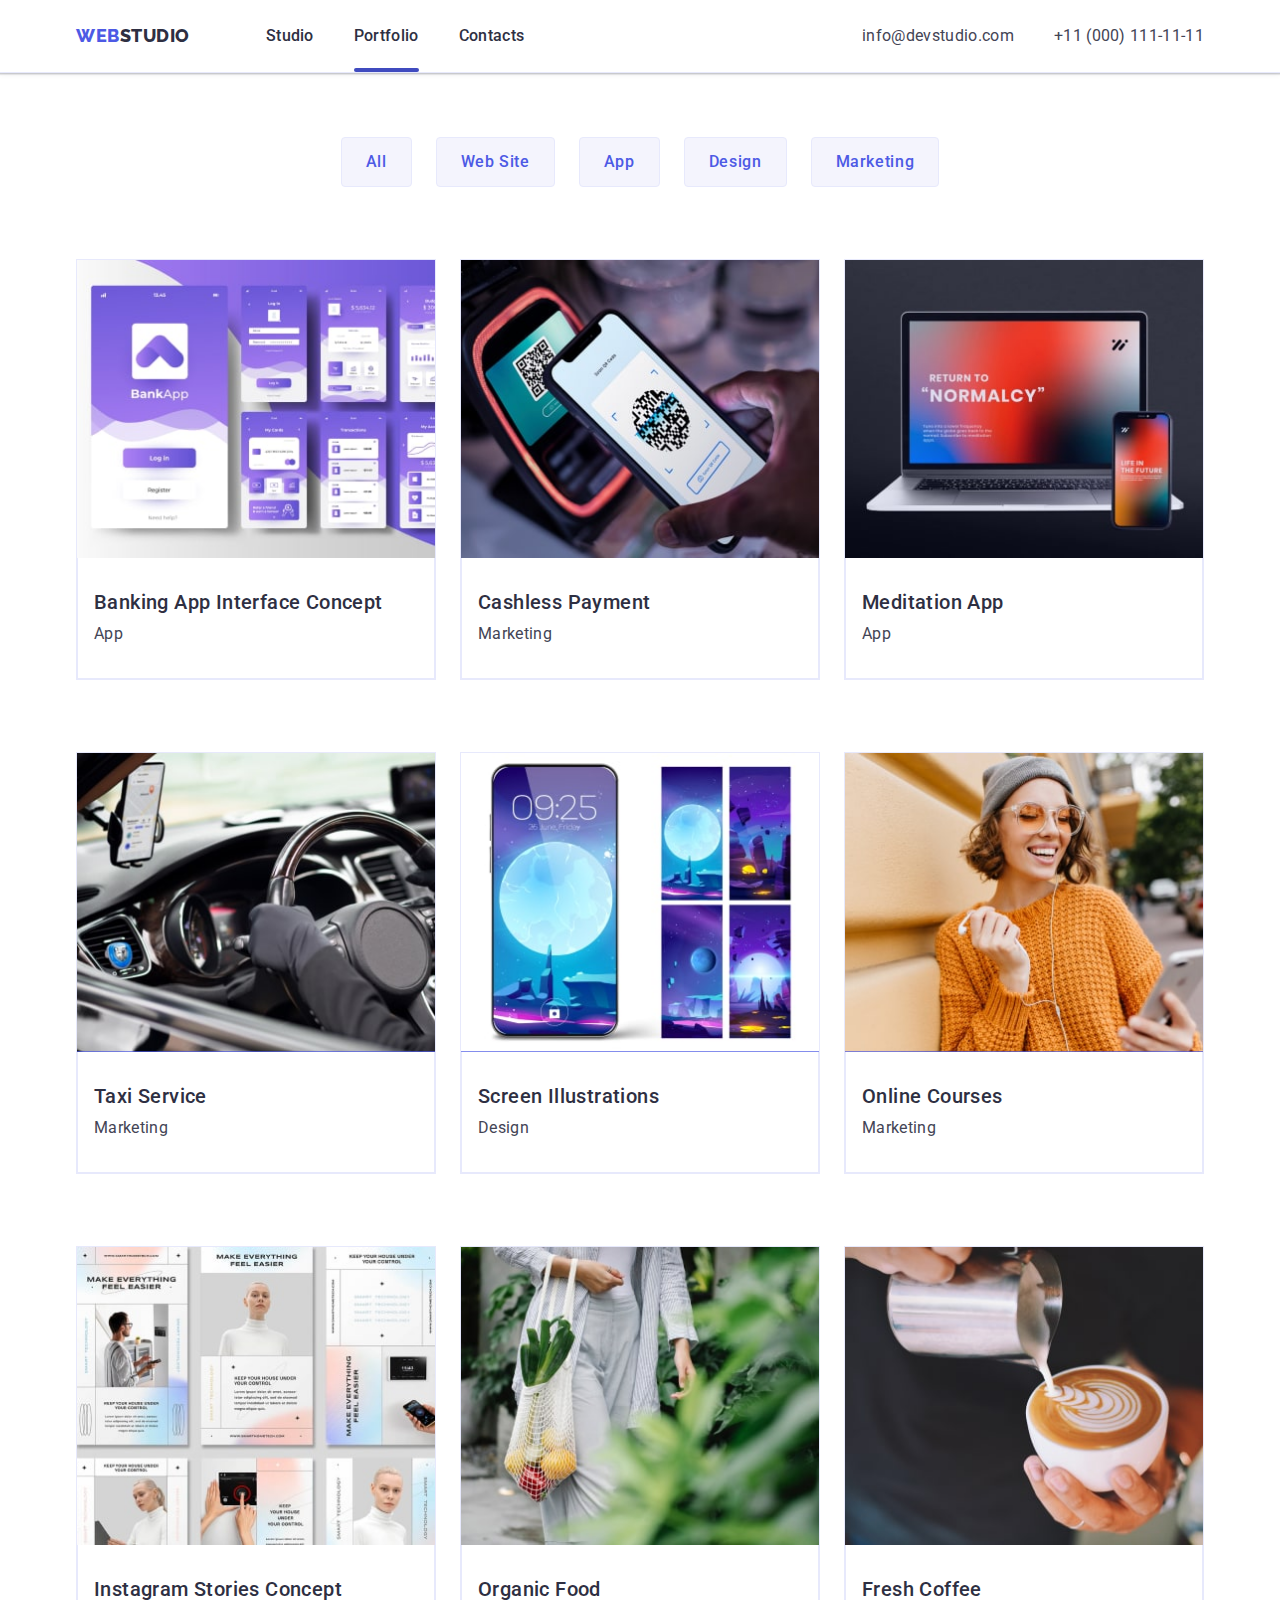
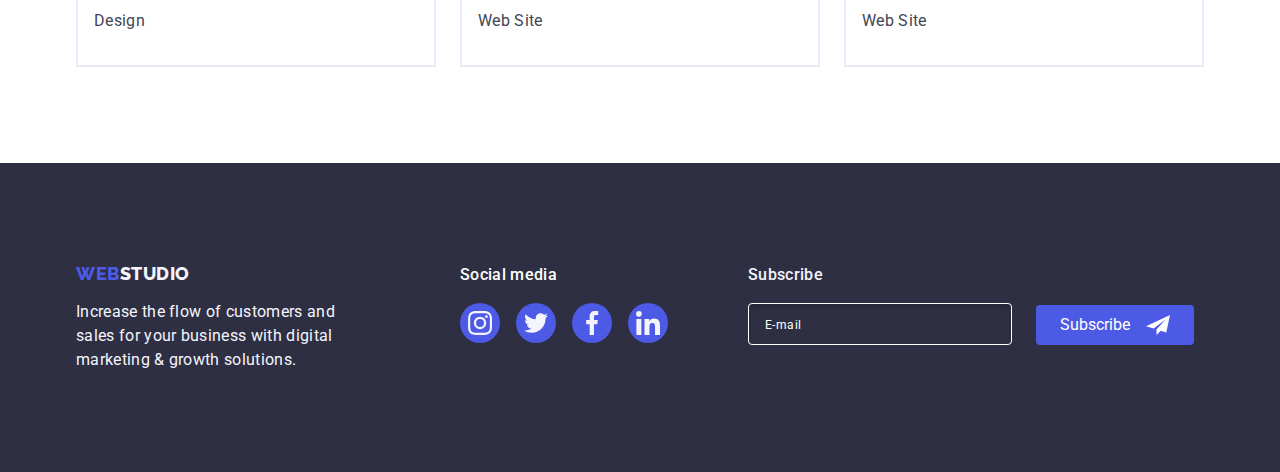
==== commit dc8a19ed: "Fixed some mistakes" ====
--- a/portfolio.html
+++ b/portfolio.html
@@ -184,19 +184,18 @@
                 <div class="portfolio-card__img-wrapper">
                   <picture>
                     <img
-                      srcset="
+                      class="portfolio-card__img"
+                      srcset="
+                        ./images/portfolio/tablet/portfolio-img-1-tab@x1.jpg   356w,
+                        ./images/portfolio/desctop/portfolio-img-1-desc@x1.jpg 360w,
                         ./images/portfolio/mobile/portfolio-img-1-mob@x1.jpg   396w,
-                        ./images/portfolio/mobile/portfolio-img-1-mob@x2.jpg   792w,
-                        ./images/portfolio/tablet/portfolio-img-1-tab@x1.jpg   356w,
                         ./images/portfolio/tablet/portfolio-img-1-tab@x2.jpg   712w,
-                        ./images/portfolio/desctop/portfolio-img-1-desc@x1.jpg 360w,
-                        ./images/portfolio/desctop/portfolio-img-1-desc@x2.jpg 720w
+                        ./images/portfolio/desctop/portfolio-img-1-desc@x2.jpg 720w,
+                        ./images/portfolio/mobile/portfolio-img-1-mob@x2.jpg   792w
                       "
                       sizes="(min-width: 1158px) 360px, (min-width: 768px) 356px, (min-width: 428px) 396px, 100vw"
                       src="./images/portfolio/desctop/portfolio-img-1-desc@x1.jpg"
                       alt="banking application in purple tones"
-                      width="360px"
-                      height="300px"
                     />
                   </picture>
                   <p class="portfolio-card__overlay">
@@ -218,6 +217,7 @@
                 <div class="portfolio-card__img-wrapper">
                   <picture>
                     <img
+                      class="portfolio-card__img"
                       srcset="
                         ./images/portfolio/mobile/portfolio-img-2-mob@x1.jpg   396w,
                         ./images/portfolio/mobile/portfolio-img-2-mob@x2.jpg   792w,
@@ -229,8 +229,6 @@
                       sizes="(min-width: 1158px) 360px, (min-width: 768px) 356px, (min-width: 428px) 396px, 100vw"
                       src="./images/portfolio/desctop/portfolio-img-2-desc@x1.jpg"
                       alt="hand holds the phone and scans the QR code"
-                      width="360px"
-                      height="300px"
                     />
                   </picture>
                   <p class="portfolio-card__overlay">
@@ -252,6 +250,7 @@
                 <div class="portfolio-card__img-wrapper">
                   <picture>
                     <img
+                      class="portfolio-card__img"
                       srcset="
                         ./images/portfolio/mobile/portfolio-img-3-mob@x1.jpg   396w,
                         ./images/portfolio/mobile/portfolio-img-3-mob@x2.jpg   792w,
@@ -263,8 +262,6 @@
                       sizes="(min-width: 1158px) 360px, (min-width: 768px) 356px, (min-width: 428px) 396px, 100vw"
                       src="./images/portfolio/desctop/portfolio-img-3-desc@x1.jpg"
                       alt="laptop and mobile phone"
-                      width="360px"
-                      height="300px"
                     />
                   </picture>
                   <p class="portfolio-card__overlay">
@@ -286,6 +283,7 @@
                 <div class="portfolio-card__img-wrapper">
                   <picture>
                     <img
+                      class="portfolio-card__img"
                       srcset="
                         ./images/portfolio/mobile/portfolio-img-4-mob@x1.jpg   396w,
                         ./images/portfolio/mobile/portfolio-img-4-mob@x2.jpg   792w,
@@ -297,8 +295,6 @@
                       sizes="(min-width: 1158px) 360px, (min-width: 768px) 356px, (min-width: 428px) 396px, 100vw"
                       src="./images/portfolio/desctop/portfolio-img-4-desc@x1.jpg"
                       alt="car interior in black color"
-                      width="360px"
-                      height="300px"
                     />
                   </picture>
                   <p class="portfolio-card__overlay">
@@ -318,6 +314,7 @@
                 <div class="portfolio-card__img-wrapper">
                   <picture>
                     <img
+                      class="portfolio-card__img"
                       srcset="
                         ./images/portfolio/mobile/portfolio-img-5-mob@x1.jpg   396w,
                         ./images/portfolio/mobile/portfolio-img-5-mob@x2.jpg   792w,
@@ -329,8 +326,6 @@
                       sizes="(min-width: 1158px) 360px, (min-width: 768px) 356px, (min-width: 428px) 396px, 100vw"
                       src="./images/portfolio/desctop/portfolio-img-5-desc@x1.jpg"
                       alt="screensavers for mobile phones on a space theme"
-                      width="360px"
-                      height="300px"
                     />
                   </picture>
                   <p class="portfolio-card__overlay">
@@ -352,6 +347,7 @@
                 <div class="portfolio-card__img-wrapper">
                   <picture>
                     <img
+                      class="portfolio-card__img"
                       srcset="
                         ./images/portfolio/mobile/portfolio-img-6-mob@x1.jpg   396w,
                         ./images/portfolio/mobile/portfolio-img-6-mob@x2.jpg   792w,
@@ -363,8 +359,6 @@
                       sizes="(min-width: 1158px) 360px, (min-width: 768px) 356px, (min-width: 428px) 396px, 100vw"
                       src="./images/portfolio/desctop/portfolio-img-6-desc@x1.jpg"
                       alt="a girl in a yellow sweater is talking on a video call on the phone"
-                      width="360px"
-                      height="300px"
                     />
                   </picture>
                   <p class="portfolio-card__overlay">
@@ -386,6 +380,7 @@
                 <div class="portfolio-card__img-wrapper">
                   <picture>
                     <img
+                      class="portfolio-card__img"
                       srcset="
                         ./images/portfolio/mobile/portfolio-img-7-mob@x1.jpg   396w,
                         ./images/portfolio/mobile/portfolio-img-7-mob@x2.jpg   792w,
@@ -397,8 +392,6 @@
                       sizes="(min-width: 1158px) 360px, (min-width: 768px) 356px, (min-width: 428px) 396px, 100vw"
                       src="./images/portfolio/desctop/portfolio-img-7-desc@x1.jpg"
                       alt="site layout in light pastel colors"
-                      width="360px"
-                      height="300px"
                     />
                   </picture>
                   <p class="portfolio-card__overlay">
@@ -420,6 +413,7 @@
                 <div class="portfolio-card__img-wrapper">
                   <picture>
                     <img
+                      class="portfolio-card__img"
                       srcset="
                         ./images/portfolio/mobile/portfolio-img-8-mob@x1.jpg   396w,
                         ./images/portfolio/mobile/portfolio-img-8-mob@x2.jpg   792w,
@@ -431,8 +425,6 @@
                       sizes="(min-width: 1158px) 360px, (min-width: 768px) 356px, (min-width: 428px) 396px, 100vw"
                       src="./images/portfolio/desctop/portfolio-img-8-desc@x1.jpg"
                       alt="a woman in white clothes carries a bag of fruits"
-                      width="360px"
-                      height="300px"
                     />
                   </picture>
                   <p class="portfolio-card__overlay">
@@ -452,6 +444,7 @@
                 <div class="portfolio-card__img-wrapper">
                   <picture>
                     <img
+                      class="portfolio-card__img"
                       srcset="
                         ./images/portfolio/mobile/portfolio-img-9-mob@x1.jpg   396w,
                         ./images/portfolio/mobile/portfolio-img-9-mob@x2.jpg   792w,
@@ -463,8 +456,6 @@
                       sizes="(min-width: 1158px) 360px, (min-width: 768px) 356px, (min-width: 428px) 396px, 100vw"
                       src="./images/portfolio/desctop/portfolio-img-9-desc@x1.jpg"
                       alt="barista pours milk into coffee"
-                      width="360px"
-                      height="300px"
                     />
                   </picture>
                   <p class="portfolio-card__overlay">
@@ -563,7 +554,5 @@
     </footer>
     <!-- Mobile menu -->
     <script src="./js/mob-menu.js"></script>
-    <!-- Portfolio filter -->
-    <script src="./js/portfolio-filter.js"></script>
   </body>
 </html>
--- a/css/main.min.css
+++ b/css/main.min.css
@@ -1 +1 @@
-body{font-family:Roboto,sans-serif;font-weight:400;font-size:16px;line-height:1.5;letter-spacing:.02em;background-color:#fff;color:#434455}h1,h2,h3,h4,h5,h6,p{margin:0}img{display:block}.link{text-decoration:none}.list{list-style:none;margin:0;padding-left:0}.visually-hidden{position:absolute;width:1px;height:1px;margin:-1px;border:0;padding:0;white-space:nowrap;-webkit-clip-path:inset(100%);clip-path:inset(100%);clip:rect(0 0 0 0);overflow:hidden}.is-hidden{visibility:hidden;opacity:0;pointer-events:none;scale:0}.is-rolled{visibility:hidden;opacity:0;pointer-events:none;transform:translateX(100%)}.container{width:100%;padding:0 16px}@media screen and (min-width: 428px){.container{width:428px;margin:0 auto}}@media screen and (min-width: 768px){.container{width:768px}}@media screen and (min-width: 1158px){.container{padding:0 15px;width:1158px}}.section{padding:96px 0}@media screen and (min-width: 1158px){.section{padding:120px 0}}.section-title{font-weight:700;font-size:36px;line-height:1.1;letter-spacing:.02em;text-align:center;text-transform:capitalize;color:#2e2f42;margin-bottom:72px}.card-title{font-weight:700;font-size:36px;line-height:1.11;letter-spacing:.02em;color:#2e2f42;margin-bottom:8px}@media screen and (max-width: 767px){.card-title{text-align:center}}@media screen and (min-width: 1158px){.card-title{font-weight:500;font-size:20px;line-height:1.2}}.logo{font-family:Raleway,sans-serif;font-weight:800;font-size:18px;line-height:1.17;letter-spacing:.03em;text-transform:uppercase;color:#4d5ae5}.logo__text--dark{color:#2e2f42}.logo__text--light{color:#f4f4fd}.footer__logo{display:block;margin-bottom:16px}@media screen and (max-width: 767px){.header__logo{display:block}.footer__logo{text-align:center}}@media screen and (min-width: 768px){.header__logo{margin-right:120px}}@media screen and (min-width: 1158px){.header__logo{margin-right:76px}}.social-list{display:flex;justify-content:center}.social-list--bigger-gap{gap:24px}.social-list--smaller-gap{gap:16px}.social-list__mob-menu{max-width:328px;justify-content:space-between}.social-list__icon{fill:#f4f4fd}.social-list__link{display:flex;justify-content:center;align-items:center;width:40px;height:40px;border-radius:50%;background-color:#4d5ae5;transition:background-color 250ms cubic-bezier(0.4, 0, 0.2, 1)}.social-list__link--ocean-theme:hover,.social-list__link--ocean-theme:focus{background-color:#404bbf}.social-list__link--green-theme:hover,.social-list__link--green-theme:focus{background-color:#31d0aa}.header{border-bottom:1px solid #e7e9fc;box-shadow:0px 2px 1px rgba(46,47,66,.08),0px 1px 1px rgba(46,47,66,.16),0px 1px 6px rgba(46,47,66,.08)}.header__container{display:flex;justify-content:space-between;align-items:center;overflow:hidden}@media screen and (max-width: 767px){.nav__list{display:none}}@media screen and (min-width: 768px){.nav{display:flex;align-items:center}.nav__list{display:flex;gap:40px}.nav__link{position:relative;display:block;padding:24px 0;font-weight:500;color:#2e2f42;transition:color 250ms cubic-bezier(0.4, 0, 0.2, 1)}.nav__link:hover,.nav__link:focus,.contacts__link:hover,.contacts__link:focus{color:#404bbf}.nav__link--current::after{position:absolute;bottom:1px;display:block;content:"";width:100%;height:4px;background-color:#404bbf;border-radius:2px}}@media screen and (max-width: 767px){.contacts{display:none}}.contacts{font-style:normal;margin-left:auto}.contacts__list{display:flex;flex-direction:column;gap:12px}.contacts__link{color:inherit;transition:color 250ms cubic-bezier(0.4, 0, 0.2, 1)}@media screen and (min-width: 1158px){.contacts__list{display:flex;flex-direction:row;gap:40px}.contacts__link{display:block;padding:24px 0}}@media screen and (max-width: 767px){.mob-menu-open{background-color:rgba(0,0,0,0);border:none;padding:24px 0}.mob-menu-open__icon{stroke:#2e2f42}.modal-mob-menu{position:fixed;width:100%;height:100%;top:0;left:0;z-index:1000;background-color:#fff;transition:transform 250ms cubic-bezier(0.4, 0, 0.2, 1),visibility 250ms cubic-bezier(0.4, 0, 0.2, 1),opacity 250ms cubic-bezier(0.4, 0, 0.2, 1)}.modal-mob-menu__container{position:absolute;top:0;right:50%;transform:translateX(50%);padding-left:40px;padding-bottom:40px;height:100%;display:flex;flex-direction:column;justify-content:space-between;box-shadow:0px 2px 1px rgba(46,47,66,.08),0px 1px 1px rgba(46,47,66,.16),0px 1px 6px rgba(46,47,66,.08)}.modal-mob-menu__cls-btn{position:absolute;top:24px;right:19px;display:block;line-height:0;background:#e7e9fc;border:1px solid rgba(231,233,252,.1);border-radius:50%;padding:8px 8px;cursor:pointer;transition:background-color 250ms cubic-bezier(0.4, 0, 0.2, 1),border 250ms cubic-bezier(0.4, 0, 0.2, 1)}.modal-mob-menu__cls-btn:hover{background-color:#404bbf;border:1px solid #404bbf}.modal-mob-menu__cls-icon{fill:#2e2f42;transition:fill 250ms cubic-bezier(0.4, 0, 0.2, 1)}.modal-mob-menu__cls-btn:hover .modal-mob-menu__cls-icon{fill:#fff}.modal-mob-menu__nav{display:flex;flex-direction:column;gap:40px;margin-top:80px}.modal-mob-menu__nav-link{font-weight:700;font-size:36px;line-height:1.11;color:#2e2f42;transition:color 250ms cubic-bezier(0.4, 0, 0.2, 1)}.modal-mob-menu__nav-link:hover,.modal-mob-menu__nav-link:focus{color:#404bbf}.mob-menu-contacts{margin-bottom:48px}.mob-menu-contacts__tel{display:block;max-width:353px;font-weight:700;font-size:36px;line-height:1.11;color:#4d5ae5;margin-bottom:40px}.mob-menu-contacts__mail{font-weight:500;font-size:20px;color:#434455}}@media screen and (max-width: 428px){.mob-menu-contacts__tel{font-size:8.6vw}}@media screen and (min-width: 768px){.modal-mob-menu{display:none}.mob-menu-open{display:none}}.hero{background-color:#2e2f42;background-repeat:no-repeat;background-position:50% 50%;background-size:cover;padding:112px 0;max-width:428px;margin:0 auto}@media screen and (max-width: 428px){.hero{background-image:linear-gradient(rgba(46, 47, 66, 0.7), rgba(46, 47, 66, 0.7)),url(../images/hero/hero-bg-mob@1x.jpg)}}@media screen and (min-device-ratio: 2)and (max-width: 428px),screen and (-webkit-min-device-pixel-ratio: 2)and (max-width: 767px),screen and (min-resolution: 192dpi)and (max-width: 767px),screen and (min-resolution: 2dppx)and (max-width: 767px){.hero{background-image:linear-gradient(rgba(46, 47, 66, 0.7), rgba(46, 47, 66, 0.7)),url(../images/hero/hero-bg-mob@2x.jpg)}}@media screen and (min-width: 429px){.hero{max-width:768px;background-image:linear-gradient(rgba(46, 47, 66, 0.7), rgba(46, 47, 66, 0.7)),url(../images/hero/hero-bg-tab@1x.jpg)}}@media screen and (min-device-ratio: 2)and (min-width: 429px),screen and (-webkit-min-device-pixel-ratio: 2)and (min-width: 768px),screen and (min-resolution: 192dpi)and (min-width: 768px),screen and (min-resolution: 2dppx)and (min-width: 768px){.hero{background-image:linear-gradient(rgba(46, 47, 66, 0.7), rgba(46, 47, 66, 0.7)),url(../../../images/hero/hero-bg-tab@2x.jpg)}}@media screen and (min-width: 769px){.hero{padding:188px 0;max-width:1440px;background-image:linear-gradient(rgba(46, 47, 66, 0.7), rgba(46, 47, 66, 0.7)),url(../../../images/hero/hero-bg-desc@1x.jpg)}}@media screen and (min-device-ratio: 2)and (min-width: 769px),screen and (-webkit-min-device-pixel-ratio: 2)and (min-width: 768px),screen and (-webkit-min-device-pixel-ratio: 2)and (min-width: 1158px),screen and (min-resolution: 192dpi)and (min-width: 1158px),screen and (min-resolution: 2dppx)and (min-width: 1158px){.hero{background-image:linear-gradient(rgba(46, 47, 66, 0.7), rgba(46, 47, 66, 0.7)),url(../../../images/hero/hero-bg-desc@2x.jpg)}}.hero__title{font-weight:700;font-size:36px;line-height:1.17;letter-spacing:.02em;text-align:center;color:#fff;max-width:320px;margin:0 auto}@media screen and (min-width: 768px){.hero__title{font-size:56px;line-height:1.07;max-width:496px}}.order-btn{background-color:#4d5ae5;font-family:inherit;font-weight:500;font-size:16px;line-height:1.5;align-items:center;letter-spacing:.04em;color:#fff;cursor:pointer;display:block;min-width:169px;height:56px;box-shadow:0px 4px 4px rgba(0,0,0,.15);border:none;border-radius:4px;padding:16px 32px;margin:72px auto 0 auto;transition:background-color 250ms cubic-bezier(0.4, 0, 0.2, 1)}@media screen and (min-width: 768px){.order-btn{margin:36px auto 0 auto}}@media screen and (min-width: 1158px){.order-btn{margin:48px auto 0 auto}}.order-btn:hover,.order-btn:focus{background-color:#404bbf}.preferences__list{display:flex;flex-direction:column;gap:72px}.prefernces__desc{font-weight:500}@media screen and (max-width: 1157px){.preferences__icon-container{display:none}.preferences__icon{display:none}}@media screen and (min-width: 768px){.preferences__list{flex-direction:row;flex-wrap:wrap;-moz-column-gap:24px;column-gap:24px;row-gap:72px}.preferences__item{width:calc((100% - 24px)/2)}}@media screen and (min-width: 1158px){.preferences__list{gap:24px}.preferences__item{width:calc((100% - 72px)/4)}.preferences__icon-container{display:flex;align-items:center;justify-content:center;height:112px;background-color:#f4f4fd;border-radius:4px;margin-bottom:8px}.preferences__icon{width:64px;height:64px}.prefernces__desc{font-weight:400}}@media screen and (max-width: 1157px){.specialization{display:none}}@media screen and (min-width: 1158px){.specialization{padding-bottom:120px}.specialization__list{display:flex;gap:24px}.specialization__item{width:calc((100% - 48px)/3)}}.team{background-color:#f4f4fd}.team__list{display:flex}.team__card{background-color:#fff;border-radius:0px 0px 4px 4px;box-shadow:0px 1px 6px rgba(46,47,66,.08),0px 1px 1px rgba(46,47,66,.16),0px 2px 1px rgba(46,47,66,.08)}.team__desc-container{padding:32px 0;border-radius:0px 0px 4px 4px}.team__employee-name{text-align:center;font-weight:500;font-size:20px;line-height:1.2}.team__position{font-size:16px;text-align:center;margin-bottom:8px}@media screen and (max-width: 767px){.team__list{flex-direction:column;gap:72px}.team__card{margin:0 auto}}@media screen and (min-width: 768px)and (max-width: 1157px){.team__container{width:552px;padding:0}.team__list{flex-direction:row;flex-wrap:wrap;-moz-column-gap:24px;column-gap:24px;row-gap:72px}.team__card{max-width:calc((100% - 24px)/2)}}@media screen and (min-width: 1158px){.team__list{gap:24px}}.customers__list{display:flex;flex-wrap:wrap;justify-content:center;-moz-column-gap:10px;column-gap:10px;row-gap:72px}.customers__item{width:calc((100% - 10px)/2);height:88px}.customers__link{display:flex;align-items:center;justify-content:center;width:100%;height:100%;border:1px solid #8e8f99;border-radius:4px;color:#afb1b8;transition:border-color 250ms cubic-bezier(0.4, 0, 0.2, 1),color 250ms cubic-bezier(0.4, 0, 0.2, 1)}.customers__link:hover,.customers__link:focus{color:#404bbf;border-color:#404bbf}.customers__icon{width:110px;height:56px;fill:currentColor}@media screen and (min-width: 768px)and (max-width: 1157px){.customers__container{width:552px;padding:0}.customers__list{-moz-column-gap:24px;column-gap:24px}.customers__item{width:calc((100% - 48px)/3)}.customers__icon{width:104px}}@media screen and (min-width: 1158px){.customers__list{flex-wrap:nowrap;gap:24px}.customers__item{width:calc((100% - 120px)/6)}}.footer{background-color:#2e2f42;padding:96px 0;color:#f4f4fd}.footer__container{display:flex;align-items:baseline}.footer__social-title{font-weight:500;font-size:16px;margin-bottom:16px;color:#fff}@media screen and (max-width: 767px){.footer__container{flex-direction:column;align-items:center;gap:72px}.footer__left-side{max-width:268px}.footer__social-wrapper{text-align:center}}@media screen and (min-width: 768px)and (max-width: 1157px){.footer__container{width:552px;padding:0;flex-wrap:wrap;-moz-column-gap:24px;column-gap:24px;row-gap:72px}.footer__left-side{max-width:264px}}@media screen and (min-width: 1158px){.footer{padding:100px 0}.footer__container{flex-wrap:nowrap;padding:0;gap:0}.footer__left-side{max-width:264px;margin-right:120px}.footer__social-wrapper{margin-right:80px}}.subscribe-form{display:flex;flex-direction:column;gap:16px;width:100%}.subscribe-form__input-wrapper{display:flex;flex-direction:column;align-items:center}.subscribe-form__title{margin-bottom:16px;font-weight:500}.subscribe-form__input{background-color:rgba(0,0,0,0);border:1px solid #fff;box-shadow:inset 0px 4px 4px rgba(0,0,0,.15);border-radius:4px;padding:8px 0 8px 16px;color:#fff;font-weight:400;font-size:16px;line-height:1.5;width:100%}.subscribe-form__input:focus{outline:none}.subscribe-form__input::-moz-placeholder{color:#fff;font-size:12px;line-height:2;letter-spacing:.04em}.subscribe-form__input::placeholder{color:#fff;font-size:12px;line-height:2;letter-spacing:.04em}.subscribe-btn{margin:0 auto;padding:8px 24px;display:flex;height:40px;background-color:#4d5ae5;border:none;border-radius:4px;transition:background-color 250ms cubic-bezier(0.4, 0, 0.2, 1)}.subscribe-btn:hover{background-color:#31d0aa}.subscribe-btn__txt{margin-right:16px;font-size:16px;line-height:24px;color:#fff}.subscribe-btn__img{width:24px;height:24px;fill:#fff}@media screen and (min-width: 768px){.subscribe-form{flex-direction:row;align-items:flex-end;gap:24px}.subscribe-form__input-wrapper{align-items:baseline}.subscribe-form__input{width:264px}.subscribe-btn{margin:0}}.backdrop{display:flex;align-items:flex-start;justify-content:center;overflow:auto;position:fixed;z-index:100;top:0;left:0;width:100%;height:100%;background:rgba(46,47,66,.4);transition:visibility 250ms cubic-bezier(0.4, 0, 0.2, 1),opacity 250ms cubic-bezier(0.4, 0, 0.2, 1),scale 250ms cubic-bezier(0.4, 0, 0.2, 1)}.modal{position:relative;max-width:392px;margin:96px 5px 96px;padding:72px 16px 24px 16px;background-color:#fcfcfc}.modal__cls-btn{position:absolute;top:24px;right:24px;display:flex;align-items:center;justify-content:center;padding:8px 8px;background:#e7e9fc;border:1px solid rgba(0,0,0,.1);border-radius:50%;cursor:pointer;transition:background-color 250ms cubic-bezier(0.4, 0, 0.2, 1),border 250ms cubic-bezier(0.4, 0, 0.2, 1)}.modal__cls-btn:hover{background-color:#404bbf;border:1px solid #404bbf}.modal__cls-img{width:8px;height:8px;fill:#2e2f42;transition:fill 250ms cubic-bezier(0.4, 0, 0.2, 1)}.modal__cls-btn:hover .modal__cls-img{fill:#fff}.modal__title{font-weight:500;text-align:center;margin-bottom:16px}@media screen and (min-width: 768px){.modal{width:408px;padding:72px 24px 24px 24px}}@media screen and (min-width: 1158px){.modal{margin:80px 5px 80px}}.form-order{display:flex;flex-direction:column;justify-content:flex-start}.form-order__label{display:flex;flex-direction:column;font-size:12px;line-height:1.17;color:#8e8f99}.form-order__label:not(:last-child){margin-bottom:8px}.form-order__input-wrapper{position:relative}.form-order__input{margin-top:4px;padding:8px 8px 8px 38px;width:100%;border:1px solid rgba(46,47,66,.4);border-radius:4px;transition:border 250ms cubic-bezier(0.4, 0, 0.2, 1)}.form-order__input:focus{outline:none;border:1px solid #4d5ae5}.form-order__input-img{position:absolute;top:8px;left:16px;width:18px;height:24px;fill:#2e2f42;transition:fill 250ms cubic-bezier(0.4, 0, 0.2, 1)}.form-order__input:focus+.form-order__input-img{fill:#4d5ae5}.form-order__textarea{margin-top:4px;padding:8px 8px 8px 16px;height:120px;resize:none;border:1px solid rgba(46,47,66,.4);border-radius:4px;transition:border 250ms cubic-bezier(0.4, 0, 0.2, 1)}.form-order__textarea:focus{outline:none;border:1px solid #4d5ae5}.form-order__textarea::-moz-placeholder{font-size:12px;line-height:1.17;color:rgba(46,47,66,.4)}.form-order__textarea::placeholder{font-size:12px;line-height:1.17;color:rgba(46,47,66,.4)}.form-order__agreement-text{display:flex;flex-wrap:wrap;align-items:center;align-content:center;margin-bottom:4px;font-size:12px;line-height:1.17;color:#8e8f99;margin-top:16px;margin-bottom:24px}.form-order__agreement-text::before{content:"";display:block;width:16px;height:16px;border:1px solid rgba(46,47,66,.4);border-radius:2px;cursor:pointer;margin-right:8px;transition:background-color 250ms cubic-bezier(0.4, 0, 0.2, 1),border 250ms cubic-bezier(0.4, 0, 0.2, 1)}.form-order__agreement-check:checked+.form-order__agreement-text::before{background-color:#404bbf;border:1px solid #404bbf;background-image:url(../images/icon-mdl-check.svg);background-repeat:no-repeat;background-position:50% 50%}.form-order__agreement-check:focus+.form-order__agreement-text::before{border:1px solid #4d5ae5}.form-order__send-btn{border:none;align-self:center;justify-self:center;font-weight:500;font-size:16px;line-height:1.5;color:#fff;padding:16px 32px;min-width:169px;height:56px;background-color:#4d5ae5;box-shadow:0px 4px 4px rgba(0,0,0,.15);border-radius:4px;transition:background-color 250ms cubic-bezier(0.4, 0, 0.2, 1);cursor:pointer}.form-order__send-btn:hover,.form-order__send-btn:focus{background-color:#404bbf}.portfolio{display:flex;flex-wrap:wrap;-moz-column-gap:24px;column-gap:24px}@media screen and (max-width: 767px){.portfolio-section{padding:48px 0}.portfolio{row-gap:48px}}@media screen and (min-width: 768px){.portfolio-section{padding:64px 0 96px}.portfolio{row-gap:72px}}@media screen and (min-width: 1158){.portfolio-section{padding:64px 0 96px}.portfolio{row-gap:48px}}.buttons-list{display:flex;flex-wrap:wrap;justify-content:center;gap:24px;margin-bottom:48px}.buttons-list__item{flex-grow:1}.buttons-list__portfolio-btn{flex-grow:1;width:100%;background-color:#f4f4fd;color:#4d5ae5;font-family:inherit;font-weight:500;font-size:16px;line-height:1.5;letter-spacing:.04em;cursor:pointer;padding:12px 24px;border:1px solid #e7e9fc;border-radius:4px;transition:background-color 250ms cubic-bezier(0.4, 0, 0.2, 1),color 250ms cubic-bezier(0.4, 0, 0.2, 1),box-shadow 250ms cubic-bezier(0.4, 0, 0.2, 1),border 250ms cubic-bezier(0.4, 0, 0.2, 1),border-radius 250ms cubic-bezier(0.4, 0, 0.2, 1)}.buttons-list__portfolio-btn:hover,.buttons-list__portfolio-btn:focus{background-color:#404bbf;color:#fff;box-shadow:0px 3px 1px rgba(0,0,0,.1),0px 2px 1px rgba(0,0,0,.08),0px 2px 2px rgba(0,0,0,.12);border:1px solid rgba(0,0,0,0);border-radius:4px}@media screen and (min-width: 768px){.buttons-list__item{flex-grow:0}.buttons-list{flex-wrap:nowrap;margin-bottom:72px}}@media screen and (max-width: 767px){.portfolio-card{width:100%}.portfolio-card__title{text-align:start;font-weight:500;font-size:20px;line-height:1.2}}@media screen and (min-width: 768px){.portfolio-card{width:calc((100% - 24px)/2)}.portfolio-card__title{text-align:start;font-weight:500;font-size:20px;line-height:1.2}}@media screen and (min-width: 1158px){.portfolio-card{width:calc((100% - 48px)/3)}}.portfolio-card__link{display:block;border:1px solid #e7e9fc;transition:border 250ms cubic-bezier(0.4, 0, 0.2, 1),box-shadow 250ms cubic-bezier(0.4, 0, 0.2, 1)}.portfolio-card__link:hover,.portfolio-card__link:focus{border:1px solid #f4f4fd;box-shadow:0px 1px 6px rgba(46,47,66,.08),0px 1px 1px rgba(46,47,66,.16),0px 2px 1px rgba(46,47,66,.08)}.portfolio-card__img-wrapper{overflow:hidden;position:relative}.portfolio-card__overlay{position:absolute;top:0;left:0;overflow-y:auto;display:flex;width:100%;height:100%;padding:40px 32px 0;color:#f4f4fd;background-color:#4d5ae5;transform:translateY(100%);transition:transform 250ms cubic-bezier(0.4, 0, 0.2, 1)}.portfolio-card__link:hover .portfolio-card__overlay,.portfolio-card__link:focus .portfolio-card__overlay{transform:translateY(0)}.portfolio-card__desc-thumb{padding:32px 16px;border:1px solid #e7e9fc;border-top:none}.portfolio-card__desc{color:#434455}/*# sourceMappingURL=main.min.css.map */+body{font-family:Roboto,sans-serif;font-weight:400;font-size:16px;line-height:1.5;letter-spacing:.02em;background-color:#fff;color:#434455}h1,h2,h3,h4,h5,h6,p{margin:0}img{display:block}.link{text-decoration:none}.list{list-style:none;margin:0;padding-left:0}.visually-hidden{position:absolute;width:1px;height:1px;margin:-1px;border:0;padding:0;white-space:nowrap;-webkit-clip-path:inset(100%);clip-path:inset(100%);clip:rect(0 0 0 0);overflow:hidden}.is-hidden{visibility:hidden;opacity:0;pointer-events:none;scale:0}.is-rolled{visibility:hidden;opacity:0;pointer-events:none;transform:translateX(100%)}.container{width:100%;padding:0 16px}@media screen and (min-width: 428px){.container{width:428px;margin:0 auto}}@media screen and (min-width: 768px){.container{width:768px}}@media screen and (min-width: 1158px){.container{padding:0 15px;width:1158px}}.section{padding:96px 0}@media screen and (min-width: 1158px){.section{padding:120px 0}}.section-title{font-weight:700;font-size:36px;line-height:1.1;letter-spacing:.02em;text-align:center;text-transform:capitalize;color:#2e2f42;margin-bottom:72px}.card-title{font-weight:700;font-size:36px;line-height:1.11;letter-spacing:.02em;color:#2e2f42;margin-bottom:8px}@media screen and (max-width: 767px){.card-title{text-align:center}}@media screen and (min-width: 1158px){.card-title{font-weight:500;font-size:20px;line-height:1.2}}.logo{font-family:Raleway,sans-serif;font-weight:800;font-size:18px;line-height:1.17;letter-spacing:.03em;text-transform:uppercase;color:#4d5ae5}.logo__text--dark{color:#2e2f42}.logo__text--light{color:#f4f4fd}.footer__logo{display:block;margin-bottom:16px}@media screen and (max-width: 767px){.header__logo{display:block}.footer__logo{text-align:center}}@media screen and (min-width: 768px){.header__logo{margin-right:120px}}@media screen and (min-width: 1158px){.header__logo{margin-right:76px}}.social-list{display:flex;justify-content:center}.social-list--bigger-gap{gap:24px}.social-list--smaller-gap{gap:16px}.social-list__mob-menu{max-width:328px;justify-content:space-between}.social-list__icon{fill:#f4f4fd}.social-list__link{display:flex;justify-content:center;align-items:center;width:40px;height:40px;border-radius:50%;background-color:#4d5ae5;transition:background-color 250ms cubic-bezier(0.4, 0, 0.2, 1)}.social-list__link--ocean-theme:hover,.social-list__link--ocean-theme:focus{background-color:#404bbf}.social-list__link--green-theme:hover,.social-list__link--green-theme:focus{background-color:#31d0aa}.header{border-bottom:1px solid #e7e9fc;box-shadow:0px 2px 1px rgba(46,47,66,.08),0px 1px 1px rgba(46,47,66,.16),0px 1px 6px rgba(46,47,66,.08)}.header__container{display:flex;justify-content:space-between;align-items:center;overflow:hidden}@media screen and (max-width: 767px){.nav__list{display:none}}@media screen and (min-width: 768px){.nav{display:flex;align-items:center}.nav__list{display:flex;gap:40px}.nav__link{position:relative;display:block;padding:24px 0;font-weight:500;color:#2e2f42;transition:color 250ms cubic-bezier(0.4, 0, 0.2, 1)}.nav__link:hover,.nav__link:focus,.contacts__link:hover,.contacts__link:focus{color:#404bbf}.nav__link--current::after{position:absolute;bottom:0px;display:block;content:"";width:100%;height:4px;background-color:#404bbf;border-radius:2px}}@media screen and (max-width: 767px){.contacts{display:none}}.contacts{font-style:normal;margin-left:auto}.contacts__list{display:flex;flex-direction:column;gap:12px}.contacts__link{color:inherit;transition:color 250ms cubic-bezier(0.4, 0, 0.2, 1)}@media screen and (min-width: 1158px){.contacts__list{display:flex;flex-direction:row;gap:40px}.contacts__link{display:block;padding:24px 0}}@media screen and (max-width: 767px){.mob-menu-open{background-color:rgba(0,0,0,0);border:none;padding:24px 0}.mob-menu-open__icon{stroke:#2e2f42}.modal-mob-menu{position:fixed;width:100%;height:100%;top:0;left:0;z-index:1000;display:flex;align-items:flex-start;justify-content:center;overflow:auto;background-color:#fff;transition:transform 250ms cubic-bezier(0.4, 0, 0.2, 1),visibility 250ms cubic-bezier(0.4, 0, 0.2, 1),opacity 250ms cubic-bezier(0.4, 0, 0.2, 1)}.modal-mob-menu__container{position:relative;padding-left:40px;padding-bottom:40px;min-height:796px;display:flex;flex-direction:column;justify-content:space-between;box-shadow:0px 2px 1px rgba(46,47,66,.08),0px 1px 1px rgba(46,47,66,.16),0px 1px 6px rgba(46,47,66,.08)}.modal-mob-menu__cls-btn{position:absolute;top:24px;right:19px;display:block;line-height:0;background:#e7e9fc;border:1px solid rgba(231,233,252,.1);border-radius:50%;padding:8px 8px;cursor:pointer;transition:background-color 250ms cubic-bezier(0.4, 0, 0.2, 1),border 250ms cubic-bezier(0.4, 0, 0.2, 1)}.modal-mob-menu__cls-btn:hover{background-color:#404bbf;border:1px solid #404bbf}.modal-mob-menu__cls-icon{fill:#2e2f42;transition:fill 250ms cubic-bezier(0.4, 0, 0.2, 1)}.modal-mob-menu__cls-btn:hover .modal-mob-menu__cls-icon{fill:#fff}.modal-mob-menu__nav{display:flex;flex-direction:column;gap:40px;margin-top:80px}.modal-mob-menu__nav-link{font-weight:700;font-size:36px;line-height:1.11;color:#2e2f42;transition:color 250ms cubic-bezier(0.4, 0, 0.2, 1)}.modal-mob-menu__nav-link:hover,.modal-mob-menu__nav-link:focus{color:#404bbf}.mob-menu-contacts{margin-bottom:48px}.mob-menu-contacts__tel{display:block;max-width:353px;font-weight:700;font-size:36px;line-height:1.11;color:#4d5ae5;margin-bottom:40px}.mob-menu-contacts__mail{font-weight:500;font-size:20px;color:#434455}}@media screen and (max-width: 428px){.mob-menu-contacts__tel{font-size:8.6vw}}@media screen and (min-width: 768px){.modal-mob-menu{display:none}.mob-menu-open{display:none}}.hero{background-color:#2e2f42;background-repeat:no-repeat;background-position:50% 50%;background-size:cover;padding:112px 0;max-width:428px;margin:0 auto}@media screen and (max-width: 428px){.hero{background-image:linear-gradient(rgba(46, 47, 66, 0.7), rgba(46, 47, 66, 0.7)),url(../images/hero/hero-bg-mob@1x.jpg)}}@media screen and (min-device-ratio: 2)and (max-width: 428px),screen and (-webkit-min-device-pixel-ratio: 2)and (max-width: 767px),screen and (min-resolution: 192dpi)and (max-width: 767px),screen and (min-resolution: 2dppx)and (max-width: 767px){.hero{background-image:linear-gradient(rgba(46, 47, 66, 0.7), rgba(46, 47, 66, 0.7)),url(../images/hero/hero-bg-mob@2x.jpg)}}@media screen and (min-width: 429px){.hero{max-width:768px;background-image:linear-gradient(rgba(46, 47, 66, 0.7), rgba(46, 47, 66, 0.7)),url(../images/hero/hero-bg-tab@1x.jpg)}}@media screen and (min-device-ratio: 2)and (min-width: 429px),screen and (-webkit-min-device-pixel-ratio: 2)and (min-width: 768px),screen and (min-resolution: 192dpi)and (min-width: 768px),screen and (min-resolution: 2dppx)and (min-width: 768px){.hero{background-image:linear-gradient(rgba(46, 47, 66, 0.7), rgba(46, 47, 66, 0.7)),url(../images/hero/hero-bg-tab@2x.jpg)}}@media screen and (min-width: 769px){.hero{padding:188px 0;max-width:1440px;background-image:linear-gradient(rgba(46, 47, 66, 0.7), rgba(46, 47, 66, 0.7)),url(../images/hero/hero-bg-desc@1x.jpg)}}@media screen and (min-device-ratio: 2)and (min-width: 769px),screen and (-webkit-min-device-pixel-ratio: 2)and (min-width: 768px),screen and (-webkit-min-device-pixel-ratio: 2)and (min-width: 1158px),screen and (min-resolution: 192dpi)and (min-width: 1158px),screen and (min-resolution: 2dppx)and (min-width: 1158px){.hero{background-image:linear-gradient(rgba(46, 47, 66, 0.7), rgba(46, 47, 66, 0.7)),url(../images/hero/hero-bg-desc@2x.jpg)}}.hero__title{font-weight:700;font-size:36px;line-height:1.17;letter-spacing:.02em;text-align:center;color:#fff;max-width:320px;margin:0 auto}@media screen and (min-width: 768px){.hero__title{font-size:56px;line-height:1.07;max-width:496px}}.order-btn{background-color:#4d5ae5;font-family:inherit;font-weight:500;font-size:16px;line-height:1.5;align-items:center;letter-spacing:.04em;color:#fff;cursor:pointer;display:block;min-width:169px;height:56px;box-shadow:0px 4px 4px rgba(0,0,0,.15);border:none;border-radius:4px;padding:16px 32px;margin:72px auto 0 auto;transition:background-color 250ms cubic-bezier(0.4, 0, 0.2, 1)}@media screen and (min-width: 768px){.order-btn{margin:36px auto 0 auto}}@media screen and (min-width: 1158px){.order-btn{margin:48px auto 0 auto}}.order-btn:hover,.order-btn:focus{background-color:#404bbf}.preferences__list{display:flex;flex-direction:column;gap:72px}.prefernces__desc{font-weight:500}@media screen and (max-width: 1157px){.preferences__icon-container{display:none}.preferences__icon{display:none}}@media screen and (min-width: 768px){.preferences__list{flex-direction:row;flex-wrap:wrap;-moz-column-gap:24px;column-gap:24px;row-gap:72px}.preferences__item{width:calc((100% - 24px)/2)}}@media screen and (min-width: 1158px){.preferences__list{gap:24px}.preferences__item{width:calc((100% - 72px)/4)}.preferences__icon-container{display:flex;align-items:center;justify-content:center;height:112px;background-color:#f4f4fd;border-radius:4px;margin-bottom:8px}.preferences__icon{width:64px;height:64px}.prefernces__desc{font-weight:400}}@media screen and (max-width: 1157px){.specialization{display:none}}@media screen and (min-width: 1158px){.specialization{padding-bottom:120px}.specialization__list{display:flex;gap:24px}.specialization__item{width:calc((100% - 48px)/3)}}.team{background-color:#f4f4fd}.team__list{display:flex}.team__card{background-color:#fff;border-radius:0px 0px 4px 4px;box-shadow:0px 1px 6px rgba(46,47,66,.08),0px 1px 1px rgba(46,47,66,.16),0px 2px 1px rgba(46,47,66,.08)}.team__desc-container{padding:32px 0;border-radius:0px 0px 4px 4px}.team__employee-name{text-align:center;font-weight:500;font-size:20px;line-height:1.2}.team__position{font-size:16px;text-align:center;margin-bottom:8px}@media screen and (max-width: 767px){.team__list{flex-direction:column;gap:72px}.team__card{margin:0 auto}}@media screen and (min-width: 768px)and (max-width: 1157px){.team__container{width:552px;padding:0}.team__list{flex-direction:row;flex-wrap:wrap;-moz-column-gap:24px;column-gap:24px;row-gap:72px}.team__card{max-width:calc((100% - 24px)/2)}}@media screen and (min-width: 1158px){.team__list{gap:24px}}.customers__list{display:flex;flex-wrap:wrap;justify-content:center;-moz-column-gap:16px;column-gap:16px;row-gap:72px}.customers__item{width:calc((100% - 16px)/2);height:88px}.customers__link{display:flex;align-items:center;justify-content:center;width:100%;height:100%;border:1px solid #8e8f99;border-radius:4px;color:#afb1b8;transition:border-color 250ms cubic-bezier(0.4, 0, 0.2, 1),color 250ms cubic-bezier(0.4, 0, 0.2, 1)}.customers__link:hover,.customers__link:focus{color:#404bbf;border-color:#404bbf}.customers__icon{width:110px;height:56px;fill:currentColor}@media screen and (min-width: 768px)and (max-width: 1157px){.customers__container{width:552px;padding:0}.customers__list{-moz-column-gap:24px;column-gap:24px}.customers__item{width:calc((100% - 48px)/3)}.customers__icon{width:104px}}@media screen and (min-width: 1158px){.customers__list{flex-wrap:nowrap;gap:24px}.customers__item{width:calc((100% - 120px)/6)}}.footer{background-color:#2e2f42;padding:96px 0;color:#f4f4fd}.footer__container{display:flex;align-items:baseline}.footer__social-title{font-weight:500;font-size:16px;margin-bottom:16px;color:#fff}@media screen and (max-width: 767px){.footer__container{flex-direction:column;align-items:center;gap:72px}.footer__left-side{max-width:268px}.footer__social-wrapper{text-align:center}}@media screen and (min-width: 768px)and (max-width: 1157px){.footer__container{width:552px;padding:0;flex-wrap:wrap;-moz-column-gap:24px;column-gap:24px;row-gap:72px}.footer__left-side{max-width:264px}}@media screen and (min-width: 1158px){.footer{padding:100px 0}.footer__container{flex-wrap:nowrap;padding:0 15px;gap:0}.footer__left-side{max-width:264px;margin-right:120px}.footer__social-wrapper{margin-right:80px}}.subscribe-form{display:flex;flex-direction:column;gap:16px;width:100%}.subscribe-form__input-wrapper{display:flex;flex-direction:column;align-items:center}.subscribe-form__title{margin-bottom:16px;font-weight:500}.subscribe-form__input{background-color:rgba(0,0,0,0);border:1px solid #fff;box-shadow:inset 0px 4px 4px rgba(0,0,0,.15);border-radius:4px;padding:8px 0 8px 16px;color:#fff;font-weight:400;font-size:16px;line-height:1.5;width:100%}.subscribe-form__input:focus{outline:none}.subscribe-form__input::-moz-placeholder{color:#fff;font-size:12px;line-height:2;letter-spacing:.04em}.subscribe-form__input::placeholder{color:#fff;font-size:12px;line-height:2;letter-spacing:.04em}.subscribe-btn{margin:0 auto;padding:8px 24px;display:flex;height:40px;background-color:#4d5ae5;border:none;border-radius:4px;transition:background-color 250ms cubic-bezier(0.4, 0, 0.2, 1)}.subscribe-btn:hover{background-color:#31d0aa}.subscribe-btn__txt{margin-right:16px;font-size:16px;line-height:24px;color:#fff}.subscribe-btn__img{width:24px;height:24px;fill:#fff}@media screen and (min-width: 768px){.subscribe-form{flex-direction:row;align-items:flex-end;gap:24px}.subscribe-form__input-wrapper{align-items:baseline}.subscribe-form__input{width:264px}.subscribe-btn{margin:0}}.backdrop{display:flex;align-items:flex-start;justify-content:center;overflow:auto;position:fixed;z-index:100;top:0;left:0;width:100%;height:100%;background:rgba(46,47,66,.4);transition:visibility 250ms cubic-bezier(0.4, 0, 0.2, 1),opacity 250ms cubic-bezier(0.4, 0, 0.2, 1),scale 250ms cubic-bezier(0.4, 0, 0.2, 1)}.modal{position:relative;max-width:392px;margin:96px 5px 96px;padding:72px 16px 24px 16px;background-color:#fcfcfc}.modal__cls-btn{position:absolute;top:24px;right:24px;display:flex;align-items:center;justify-content:center;padding:8px 8px;background:#e7e9fc;border:1px solid rgba(0,0,0,.1);border-radius:50%;cursor:pointer;transition:background-color 250ms cubic-bezier(0.4, 0, 0.2, 1),border 250ms cubic-bezier(0.4, 0, 0.2, 1)}.modal__cls-btn:hover{background-color:#404bbf;border:1px solid #404bbf}.modal__cls-img{width:8px;height:8px;fill:#2e2f42;transition:fill 250ms cubic-bezier(0.4, 0, 0.2, 1)}.modal__cls-btn:hover .modal__cls-img{fill:#fff}.modal__title{font-weight:500;text-align:center;margin-bottom:16px}@media screen and (min-width: 768px){.modal{width:408px;padding:72px 24px 24px 24px}}@media screen and (min-width: 1158px){.modal{margin:80px 5px 80px}}.form-order{display:flex;flex-direction:column;justify-content:flex-start}.form-order__label{display:flex;flex-direction:column;font-size:12px;line-height:1.17;color:#8e8f99}.form-order__label:not(:last-child){margin-bottom:8px}.form-order__input-wrapper{position:relative}.form-order__input{margin-top:4px;padding:8px 8px 8px 38px;width:100%;border:1px solid rgba(46,47,66,.4);border-radius:4px;transition:border 250ms cubic-bezier(0.4, 0, 0.2, 1)}.form-order__input:focus{outline:none;border:1px solid #4d5ae5}.form-order__input-img{position:absolute;top:8px;left:16px;width:18px;height:24px;fill:#2e2f42;transition:fill 250ms cubic-bezier(0.4, 0, 0.2, 1)}.form-order__input:focus+.form-order__input-img{fill:#4d5ae5}.form-order__textarea{margin-top:4px;padding:8px 8px 8px 16px;height:120px;resize:none;border:1px solid rgba(46,47,66,.4);border-radius:4px;transition:border 250ms cubic-bezier(0.4, 0, 0.2, 1)}.form-order__textarea:focus{outline:none;border:1px solid #4d5ae5}.form-order__textarea::-moz-placeholder{font-size:12px;line-height:1.17;color:rgba(46,47,66,.4)}.form-order__textarea::placeholder{font-size:12px;line-height:1.17;color:rgba(46,47,66,.4)}.form-order__agreement-text{display:flex;flex-wrap:wrap;align-items:center;align-content:center;margin-bottom:4px;font-size:12px;line-height:1.17;color:#8e8f99;margin-top:16px;margin-bottom:24px}.form-order__agreement-text::before{content:"";display:block;width:16px;height:16px;border:1px solid rgba(46,47,66,.4);border-radius:2px;cursor:pointer;margin-right:8px;transition:background-color 250ms cubic-bezier(0.4, 0, 0.2, 1),border 250ms cubic-bezier(0.4, 0, 0.2, 1)}.form-order__agreement-check:checked+.form-order__agreement-text::before{background-color:#404bbf;border:1px solid #404bbf;background-image:url(../images/icon-mdl-check.svg);background-repeat:no-repeat;background-position:50% 50%}.form-order__agreement-check:focus+.form-order__agreement-text::before{border:1px solid #4d5ae5}.form-order__send-btn{border:none;align-self:center;justify-self:center;font-weight:500;font-size:16px;line-height:1.5;color:#fff;padding:16px 32px;min-width:169px;height:56px;background-color:#4d5ae5;box-shadow:0px 4px 4px rgba(0,0,0,.15);border-radius:4px;transition:background-color 250ms cubic-bezier(0.4, 0, 0.2, 1);cursor:pointer}.form-order__send-btn:hover,.form-order__send-btn:focus{background-color:#404bbf}.portfolio{display:flex;flex-wrap:wrap;-moz-column-gap:24px;column-gap:24px}@media screen and (max-width: 767px){.portfolio-section{padding:48px 0}.portfolio{row-gap:48px}}@media screen and (min-width: 768px){.portfolio-section{padding:64px 0 96px}.portfolio{row-gap:72px}}@media screen and (min-width: 1158){.portfolio-section{padding:64px 0 96px}.portfolio{row-gap:48px}}.buttons-list{display:flex;flex-wrap:wrap;justify-content:center;gap:24px;margin-bottom:48px}.buttons-list__item{flex-grow:1}.buttons-list__portfolio-btn{flex-grow:1;width:100%;background-color:#f4f4fd;color:#4d5ae5;font-family:inherit;font-weight:500;font-size:16px;line-height:1.5;letter-spacing:.04em;cursor:pointer;padding:12px 24px;border:1px solid #e7e9fc;border-radius:4px;transition:background-color 250ms cubic-bezier(0.4, 0, 0.2, 1),color 250ms cubic-bezier(0.4, 0, 0.2, 1),box-shadow 250ms cubic-bezier(0.4, 0, 0.2, 1),border 250ms cubic-bezier(0.4, 0, 0.2, 1),border-radius 250ms cubic-bezier(0.4, 0, 0.2, 1)}.buttons-list__portfolio-btn:hover,.buttons-list__portfolio-btn:focus{background-color:#404bbf;color:#fff;box-shadow:0px 3px 1px rgba(0,0,0,.1),0px 2px 1px rgba(0,0,0,.08),0px 2px 2px rgba(0,0,0,.12);border:1px solid rgba(0,0,0,0);border-radius:4px}@media screen and (min-width: 768px){.buttons-list__item{flex-grow:0}.buttons-list{flex-wrap:nowrap;margin-bottom:72px}}.portfolio-card__img{width:100%}@media screen and (max-width: 767px){.portfolio-card{width:100%}.portfolio-card__title{text-align:start;font-weight:500;font-size:20px;line-height:1.2}}@media screen and (min-width: 768px){.portfolio-card{width:calc((100% - 24px)/2)}.portfolio-card__title{text-align:start;font-weight:500;font-size:20px;line-height:1.2}}@media screen and (min-width: 1158px){.portfolio-card{width:calc((100% - 48px)/3)}}.portfolio-card__link{display:block;border:1px solid #e7e9fc;transition:border 250ms cubic-bezier(0.4, 0, 0.2, 1),box-shadow 250ms cubic-bezier(0.4, 0, 0.2, 1)}.portfolio-card__link:hover,.portfolio-card__link:focus{border:1px solid #f4f4fd;box-shadow:0px 1px 6px rgba(46,47,66,.08),0px 1px 1px rgba(46,47,66,.16),0px 2px 1px rgba(46,47,66,.08)}.portfolio-card__img-wrapper{overflow:hidden;position:relative}.portfolio-card__overlay{position:absolute;top:0;left:0;overflow-y:auto;display:flex;width:100%;height:100%;padding:40px 32px 0;color:#f4f4fd;background-color:#4d5ae5;transform:translateY(100%);transition:transform 250ms cubic-bezier(0.4, 0, 0.2, 1)}.portfolio-card__link:hover .portfolio-card__overlay,.portfolio-card__link:focus .portfolio-card__overlay{transform:translateY(0)}.portfolio-card__desc-thumb{padding:32px 16px;border:1px solid #e7e9fc;border-top:none}.portfolio-card__desc{color:#434455}/*# sourceMappingURL=main.min.css.map */